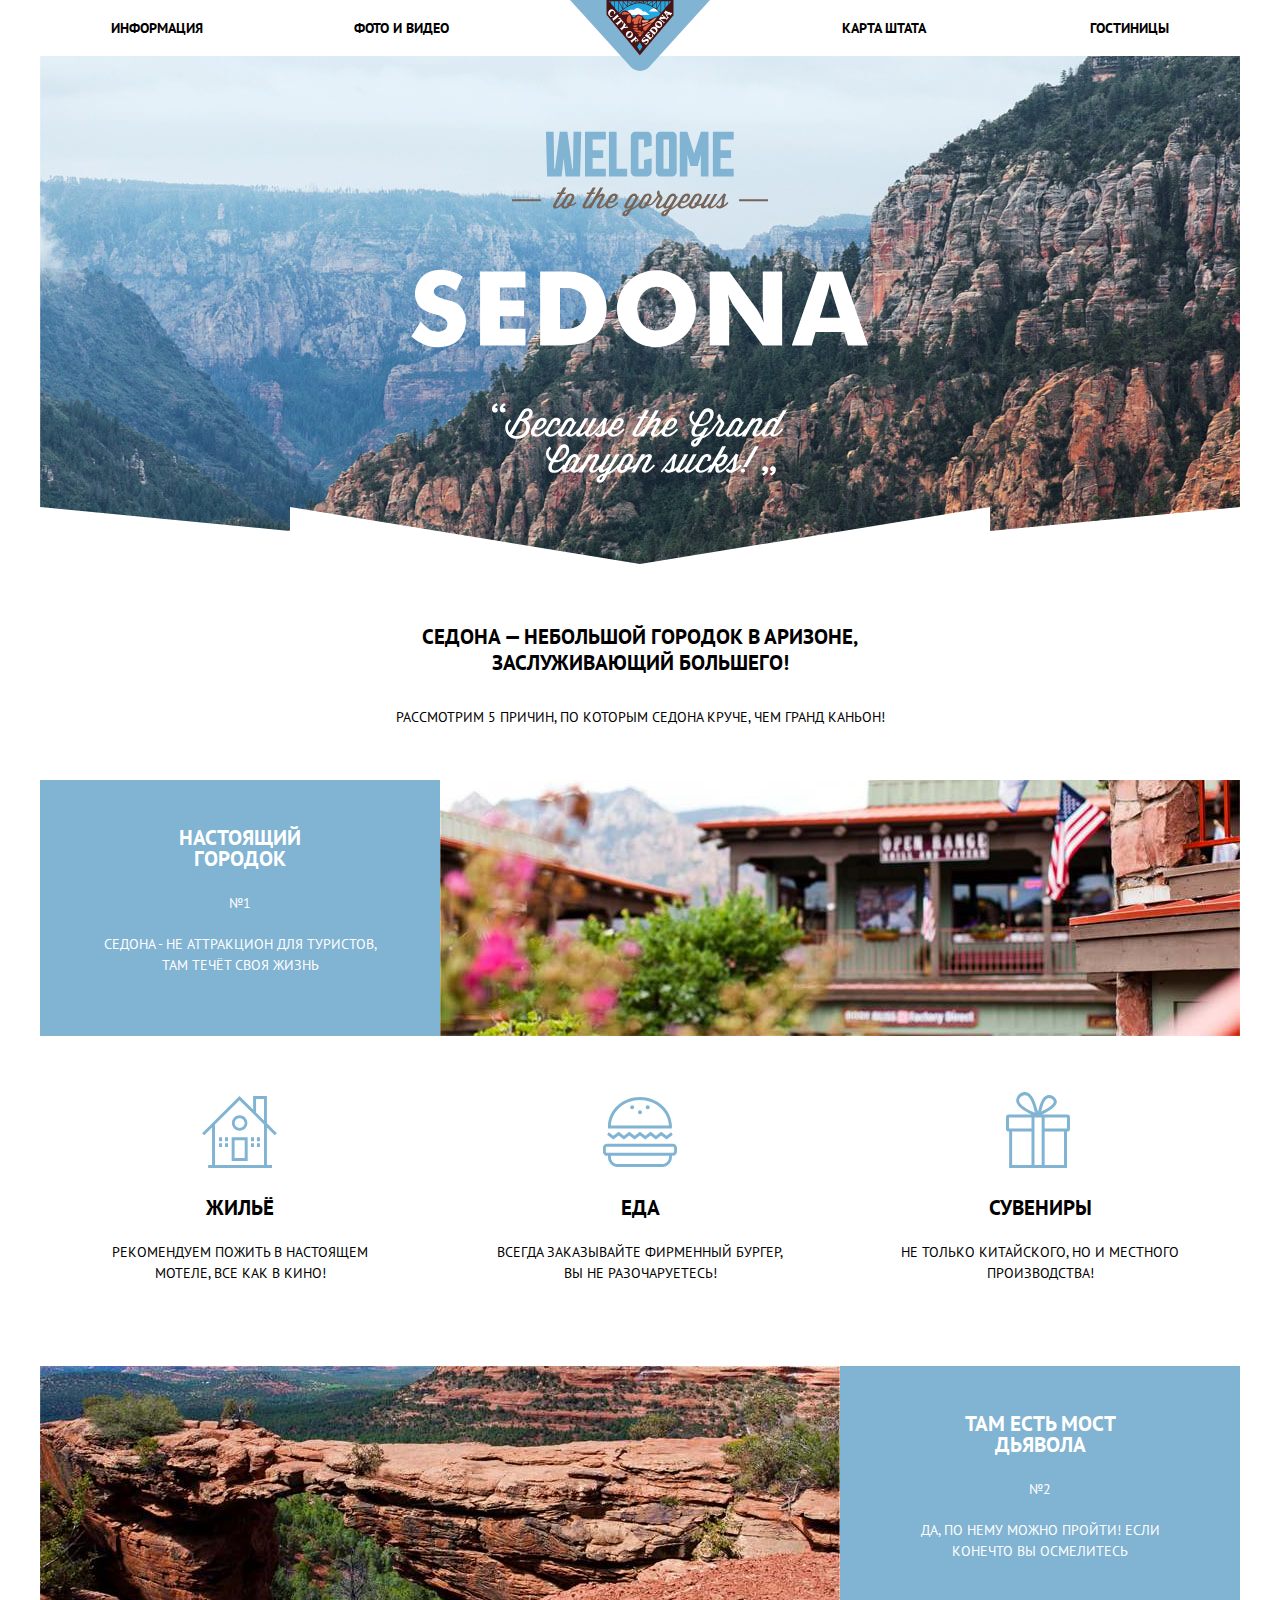
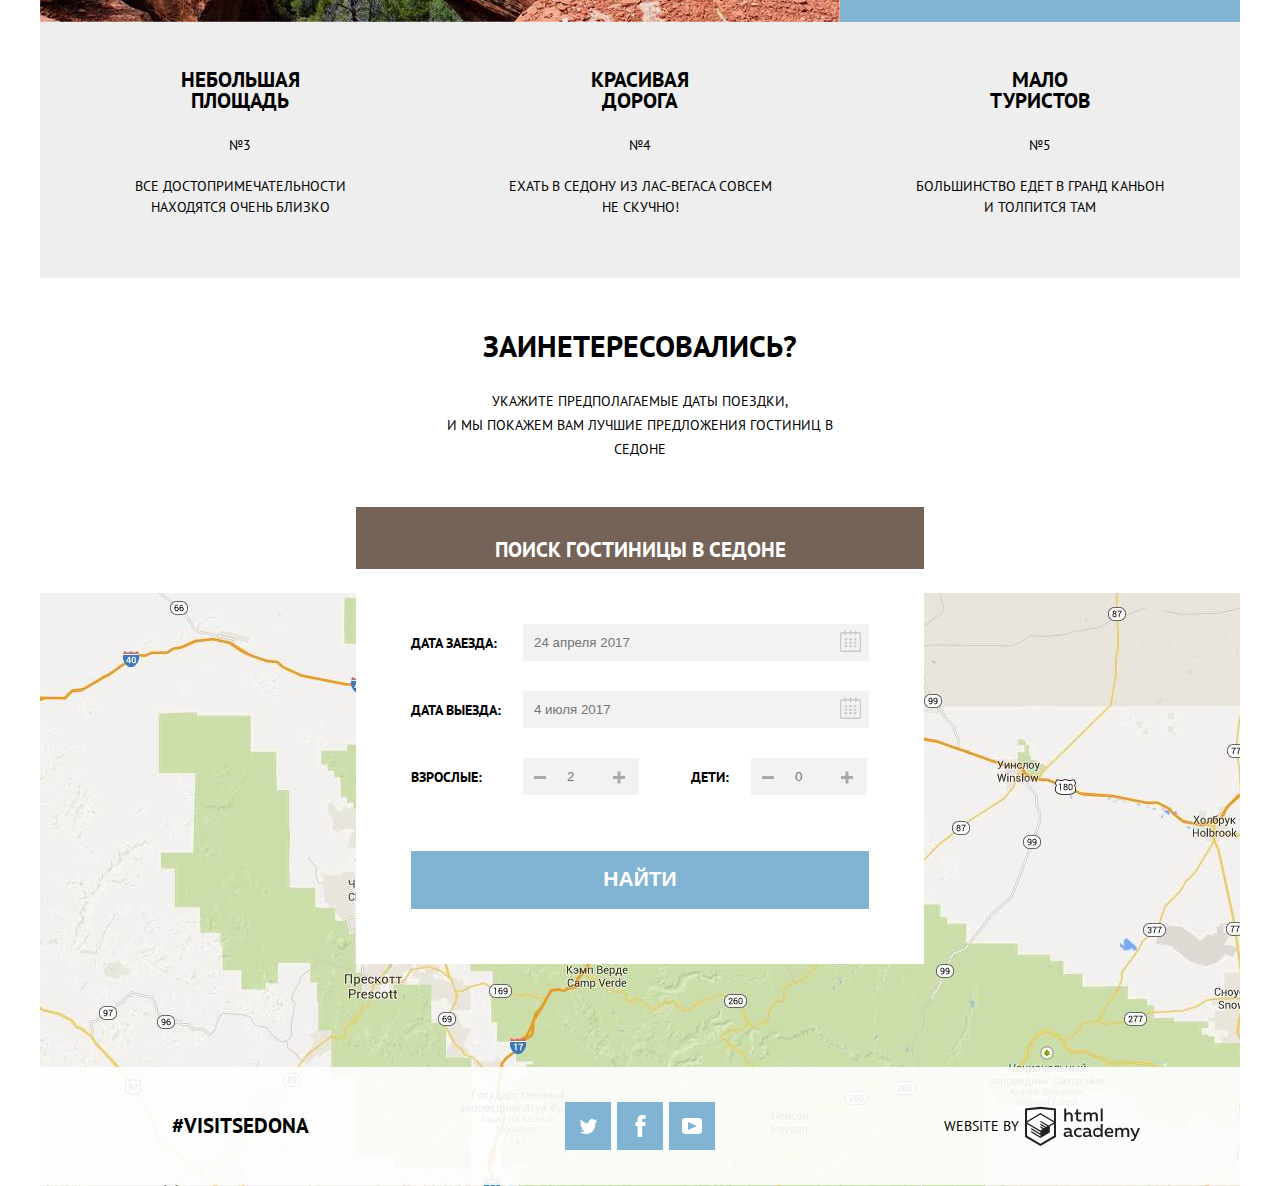
==== index.html @ 8707bc6f "внесены корректировки" ====
<!DOCTYPE html>
<html lang="ru">

<head>
  <meta charset="utf-8">
  <title>HTML Academy: Седона</title>
  <link href="https://fonts.googleapis.com/css?family=PT+Sans:400,700&amp;subset=cyrillic" rel="stylesheet">
  <link href="css/normalize.css" rel="stylesheet">
  <link rel="stylesheet" href="css/style.css">
</head>

<body>
  <!--главная навигация сайта-->
  <header class="main-header">
    <nav class="site-navigation">
      <div class="site-navigation-wrapper">
        <a class="site-navigation-logo" href="index.html" aria-label="Нажмите, для перехода на главную страницу">       
        <img src="img/logo-sedona.svg" width="140" height="72" alt="Логотип городка Седона">     
        </a>
      </div>
      <ul class="site-navigation-list">
        <li class="navigation-left-info"><a href="#" aria-label="Нажмите, что бы узнать подробную информацию о городке">Информация</a></li>
        <li class="navigation-left-photo"><a href="#" aria-label="Нажмите, для перехода в галерею">Фото и видео</a></li>
        <li class="navigation-right-map"><a href="#" aria-label="Нажмите, что бы рассмотреть Седону на карте">Карта штата</a></li>
        <li class="navigation-right-hotels"><a href="hotels.html" aria-label="Нажмите, для поиска гостиницы в Седоне">Гостиницы</a></li>
      </ul>
    </nav>
  </header>
  <!--Основное содержимое сайта-->
  <main>
    <div class="container">
      <section class="main-image">
        <h2 class="visually-hidden">Welcome to the gardeous Sedona</h2>
        <img src="img/intro-welcome.svg" width="458" height="353" alt="Because the Grand Canyon sucks">
      </section>
      <h1>Седона — небольшой городок в Аризоне, заслуживающий большего!</h1>
      <!--раздел "причины"-->
      <section class="causes">
        <h2 class="visually-hidden">Причины</h2>
        <p class="pre-causes">Рассмотрим 5 причин, по которым Седона круче, чем Гранд каньон!</p>
        <ul class="causes-list">
          <li class="causes-item causes-item-picture">
            <div class="item-wrap">
              <h3>Настоящий городок</h3>
              <span>№1</span>
              <p>Седона - не аттракцион для туристов, там течёт своя жизнь</p>
            </div>
            <img src="img/causes-cut-1.jpg" width="800" height="256" alt="Фото городка">
          </li>
          <li>
            <ul class="causes-list quality-list">
              <li class="causes-item quality-item">
                <div class="quality-item-wrap">
                  <h3>Жильё</h3>
                  <p>Рекомендуем пожить в настоящем мотеле, все как в кино!</p>
                </div>
              </li>
              <li class="causes-item quality-item">
                <div class=" quality-item-wrap">
                  <h3>Еда</h3>
                  <p>Всегда заказывайте фирменный бургер,
                    <br> вы не разочаруетесь!</p>
                </div>
              </li>
              <li class="causes-item quality-item">
                <div class=" quality-item-wrap">
                  <h3>Сувениры</h3>
                  <p>Не только китайского, но и местного производства!</p>
                </div>
              </li>
            </ul>
          </li>
          <li class="causes-item causes-item-picture">
            <img src="img/causes-cut-2.jpg" width="800" height="256" alt="Мост дьявола">
            <div class="item-wrap">
              <h3>Там есть мост дьявола</h3>
              <span>№2</span>
              <p>Да, по нему можно пройти! Если конечто вы осмелитесь</p>
            </div>
          </li>
          <li class="causes-item">
            <div class="item-wrap">
              <h3>Небольшая площадь</h3>
              <span>№3</span>
              <p>Все достопримечательности находятся очень близко</p>
            </div>
          </li>
          <li class="causes-item">
            <div class="item-wrap">
              <h3>Красивая дорога</h3>
              <span>№4</span>
              <p>Ехать в Седону из Лас-Вегаса совсем
                <br> не скучно!</p>
            </div>
          </li>
          <li class="causes-item">
            <div class="item-wrap">
              <h3>Мало туристов</h3>
              <span>№5</span>
              <p>Большинство едет в Гранд каньон
                <br> и толпится там</p>
            </div>
          </li>
        </ul>
      </section>
      <!--раздел бронирование-->
      <section class="reservation">
        <div class="reservation-paragraph">
          <h2 class="visually-hidden">Поиск гостиницы</h2>
          <p class="as-header">Заинетересовались?</p>
          <p> Укажите предполагаемые даты поездки,
            <br> и мы покажем вам лучшие предложения гостиниц в Седоне</p>
        </div>
        <!--форма бронирования-->
        <div class="form-call">
          <a>Поиск гостиницы в Седоне</a>
        </div>
        <div class="reservation-column">
          <form class="reservation-form" method="post" action="htpps://echo.htmlacademy.ru">
            <div class="form-list">
              <p class="input-text">
                <label>Дата заезда:</label>
                <input type="text" name="arrival-date" id="arrival-date" class="date" placeholder="24 апреля 2017">
                <button class="btn-calendar btn-calendar-arrival">
                  <svg xmlns="http://www.w3.org/2000/svg" width="21" height="22" viewBox="0 0 21 22">
                    <path d="M19.251 2.025h-2.845V.648c0-.381-.294-.689-.656-.689-.363 0-.656.308-.656.689v1.377h-3.938V.648c0-.381-.294-.689-.655-.689-.363 0-.657.308-.657.689v1.377H5.906V.648c0-.381-.294-.689-.656-.689-.363 0-.657.308-.657.689v1.377H1.75C.784 2.025 0 2.847 0 3.862v16.302C0 21.179.784 22 1.75 22h17.501c.966 0 1.749-.821 1.749-1.836V3.862c0-1.015-.783-1.837-1.749-1.837zm.437 18.139a.448.448 0 0 1-.437.459H1.75a.45.45 0 0 1-.438-.459V3.862a.45.45 0 0 1 .438-.459h2.844v1.378c0 .381.294.689.657.689.362 0 .656-.308.656-.689V3.403h3.938v1.378c0 .381.294.689.657.689.361 0 .655-.308.655-.689V3.403h3.938v1.378c0 .381.293.689.656.689.362 0 .656-.308.656-.689V3.403h2.845c.241 0 .437.206.437.459v16.302z" />
                    <path d="M4.594 8.225h2.625v2.066H4.594zM4.594 11.668h2.625v2.067H4.594zM4.594 15.112h2.625v2.066H4.594zM9.188 15.112h2.625v2.066H9.188zM9.188 11.668h2.625v2.067H9.188zM9.188 8.225h2.625v2.066H9.188zM13.781 15.112h2.625v2.066h-2.625zM13.781 11.668h2.625v2.067h-2.625zM13.781 8.225h2.625v2.066h-2.625z" />
                  </svg>
                </button>
              </p>
              <p class="input-text">
                <label for="departure-date">Дата выезда:</label>
                <input type="text" name="departure-date" id="departure-date" class="date" placeholder="4 июля 2017">
                <button class="btn-calendar btn-calendar-departure">
                  <svg xmlns="http://www.w3.org/2000/svg" width="21" height="22" viewBox="0 0 21 22">
                    <path d="M19.251 2.025h-2.845V.648c0-.381-.294-.689-.656-.689-.363 0-.656.308-.656.689v1.377h-3.938V.648c0-.381-.294-.689-.655-.689-.363 0-.657.308-.657.689v1.377H5.906V.648c0-.381-.294-.689-.656-.689-.363 0-.657.308-.657.689v1.377H1.75C.784 2.025 0 2.847 0 3.862v16.302C0 21.179.784 22 1.75 22h17.501c.966 0 1.749-.821 1.749-1.836V3.862c0-1.015-.783-1.837-1.749-1.837zm.437 18.139a.448.448 0 0 1-.437.459H1.75a.45.45 0 0 1-.438-.459V3.862a.45.45 0 0 1 .438-.459h2.844v1.378c0 .381.294.689.657.689.362 0 .656-.308.656-.689V3.403h3.938v1.378c0 .381.294.689.657.689.361 0 .655-.308.655-.689V3.403h3.938v1.378c0 .381.293.689.656.689.362 0 .656-.308.656-.689V3.403h2.845c.241 0 .437.206.437.459v16.302z" />
                    <path d="M4.594 8.225h2.625v2.066H4.594zM4.594 11.668h2.625v2.067H4.594zM4.594 15.112h2.625v2.066H4.594zM9.188 15.112h2.625v2.066H9.188zM9.188 11.668h2.625v2.067H9.188zM9.188 8.225h2.625v2.066H9.188zM13.781 15.112h2.625v2.066h-2.625zM13.781 11.668h2.625v2.067h-2.625zM13.781 8.225h2.625v2.066h-2.625z" />
                  </svg>
                </button>
              </p>
              <div class="input-number-column">
                <p class="input-number">
                  <label for="adults">Взрослые:</label>
                  <button class="btn btn-minus"></button>
                  <input type="text" name="adults" id="adults" placeholder="2">
                  <button class="btn btn-plus"></button>
                </p>
                <p class="input-number number-children">
                  <label for="children">Дети:</label>
                  <button class="btn btn-minus"></button>
                  <input type="text" name="children" id="children" placeholder="0">
                  <button class="btn btn-plus"></button>
                </p>
              </div>
            </div>
            <button type="submit" class="reservation-button" aria-label="Нажмите, и мы подберем Вам место для ночлега">
              Найти
            </button>
          </form>
        </div>
      </section>
      <!--карта-->
      <section class="img-map">
        <!--<img src="img/map-1200.png" width="1200" height="593" alt="мы находимся по обе стороны границы между округами Коконино и Явапай в северной области Долины Верде штата Аризона">-->
      </section>
    </div>
  </main>
  <!--футер-->
  <footer class="main-footer-index">
    <div class="footer-container">
      <p class="hashtag">#VISITSEDONA</p>
      <div class="footer-social">
        <ul class="social-list">
          <li>
            <a class="social-btn tw" href="#" aria-label="Наш Твиттер">
              <span class="visually-hidden">Твиттер</span>
              <svg xmlns="http://www.w3.org/2000/svg" xmlns:xlink="http://www.w3.org/1999/xlink" width="17" height="15" viewBox="0 0 17 15">
                <path fill="#FFF" d="M10.95.144c1.685-.496 2.984.27 3.577 1.179.673-.231 1.331-.481 2.011-.708a2.345 2.345 0 0 1-.857 1.768c.685.17 1.304-.491 1.304-.491-.169 1-1.006 1.788-1.563 2.024-.231 6.75-3.175 11.217-10.077 11.082h-.446c-.41 0-4.164-.46-4.898-1.887 2.271.196 3.893-.422 4.693-1.177-.96-.3-2.679-.477-2.979-2.95.349.106.564.228 1.19.119C1.705 8.247.374 7.53.448 5.33c.285.328 1.067.536 1.34.472C1.085 5.561-.182 2.442.894.85c1.818 1.854 3.735 3.606 7.152 3.773C8.254 2.33 9.183.793 10.95.144z"/></svg>
            </a>
          </li>
          <li>
            <a class="social-btn facebook" href="#" aria-label="Наш Фейсбук">
              <span class="visually-hidden">Фейсбук</span>              
              <svg xmlns="http://www.w3.org/2000/svg" width="19" height="22" viewBox="0 0 10.15 21.74">
                <path d="M3.34 1.12A4.77 4.77 0 0 1 6.53 0h3.61v3.81H7.81a1.07 1.07 0 0 0-1.09.83v2.55h3.42c-.08 1.23-.24 2.45-.41 3.67h-3v10.87H2.21V10.86H0V7.21h2.19V3.66a3.83 3.83 0 0 1 1.15-2.54z" fill="#fff">          
                </path>                        
              </svg>            
            </a>
          </li>
          <li><a class="social-btn youtube" href="#" aria-label="Наш Ютуб">
            <span class="visually-hidden">Ютуб</span>
            <svg xmlns="http://www.w3.org/2000/svg" xmlns:xlink="http://www.w3.org/1999/xlink" width="20" height="16" viewBox="0 0 20 16">
              <path fill="#FFF" d="M17 0H3C1.35 0 0 1.35 0 3v10c0 1.65 1.35 3 3 3h14c1.65 0 3-1.35 3-3V3c0-1.65-1.35-3-3-3zM6.027 11.998V4.002L15.014 8l-8.987 3.998z"/></svg>
          </a>
          </li>
        </ul>
      </div>
      <div class="footer-copyright"> Website by
        <a class="footer-copyright-icon" href="https://htmlacademy.ru/intensive/htmlcss" aria-label="Нажмите, для перехода на страницу Html Academy">
          <span class="visually-hidden">Wisite by</span>
          <svg id="Layer_1" data-name="Layer 1" xmlns="http://www.w3.org/2000/svg" width="115" height="41" viewBox="0 0 108.08 36.85">
            <title>logo-htmlacademy-small1</title>
            <path d="M44.61,26.88a2,2,0,0,0,.55-0.1v1.33a3.25,3.25,0,0,1-1.18.21,1.67,1.67,0,0,1-1.67-1,4.84,4.84,0,0,1-3.14,1.08c-1.51,0-2.91-.83-2.91-2.55,0-2.13,2-2.79,3.71-2.79a11.08,11.08,0,0,1,2.17.25v-0.3c0-1-.76-1.77-2.19-1.77a7.42,7.42,0,0,0-3,.64v-1.7a10.21,10.21,0,0,1,3.19-.55c2.36,0,3.81,1.12,3.81,3.65v3a0.54,0.54,0,0,0,.49.59h0.17Zm-6.44-1.13A1.35,1.35,0,0,0,39.63,27h0.11a3.39,3.39,0,0,0,2.41-1V24.58a9.72,9.72,0,0,0-1.81-.21c-1,0-2.16.33-2.16,1.38h0Zm12.36-6.11a5,5,0,0,1,2.57.64V22a4.08,4.08,0,0,0-2.3-.7,2.75,2.75,0,1,0,0,5.49,5,5,0,0,0,2.43-.64v1.71a6.27,6.27,0,0,1-2.76.57A4.21,4.21,0,0,1,46,24.51q0-.21,0-0.41a4.32,4.32,0,0,1,4.18-4.46h0.38Zm12.17,7.24a2,2,0,0,0,.55-0.1v1.33a3.25,3.25,0,0,1-1.18.21,1.67,1.67,0,0,1-1.67-1,4.84,4.84,0,0,1-3.14,1.08c-1.51,0-2.91-.83-2.91-2.55,0-2.13,2-2.79,3.71-2.79a11.08,11.08,0,0,1,2.17.25v-0.3c0-1-.76-1.77-2.19-1.77a7.42,7.42,0,0,0-3,.64v-1.7a10.21,10.21,0,0,1,3.19-.55c2.36,0,3.81,1.12,3.81,3.65v3a0.54,0.54,0,0,0,.49.59h0.17Zm-6.44-1.13A1.35,1.35,0,0,0,57.73,27h0.11a3.39,3.39,0,0,0,2.41-1V24.58a9.72,9.72,0,0,0-1.81-.21c-1.06,0-2.16.33-2.16,1.38h0ZM73,16V28.2H71.35V26.88a3.88,3.88,0,0,1-3.19,1.54,4.4,4.4,0,0,1,0-8.78,3.81,3.81,0,0,1,3,1.3V16H73Zm-4.53,5.22a2.76,2.76,0,1,0,0,5.52A2.86,2.86,0,0,0,71.15,25V23A2.91,2.91,0,0,0,68.49,21.27ZM79,19.64c3.31,0,4.46,2.68,3.92,5.09H76.7c0.21,1.5,1.67,2.11,3.19,2.11a6.11,6.11,0,0,0,2.64-.59v1.6a7.14,7.14,0,0,1-3,.57C77,28.42,74.78,27,74.78,24a4.18,4.18,0,0,1,4-4.39H79Zm0.09,1.54a2.28,2.28,0,0,0-2.44,2.1v0.06H81.3A2,2,0,0,0,79.13,21.18Zm5.73,7V19.87h1.65v1a3.81,3.81,0,0,1,2.78-1.27A2.86,2.86,0,0,1,91.89,21a4.12,4.12,0,0,1,2.91-1.33A3.06,3.06,0,0,1,98,23V28.2h-1.9V23.05a1.59,1.59,0,0,0-1.42-1.75H94.42a2.8,2.8,0,0,0-2.07,1.12V28.2h-1.9V23.05A1.59,1.59,0,0,0,89,21.31H88.8a3,3,0,0,0-2.21,1.29v5.63H84.86Zm21.31-8.33h1.9l-3.91,9.46c-0.9,2.17-2.09,2.86-3.35,2.86a4.76,4.76,0,0,1-1.1-.14V30.46a2.86,2.86,0,0,0,.85.12c0.9,0,1.58-.64,2.07-1.9l0.17-.42-4-8.4h2l2.86,6.29ZM38.73,1.46V6.22a3.81,3.81,0,0,1,2.7-1.14,3.25,3.25,0,0,1,3.44,3.4v5.15H43V8.72a1.81,1.81,0,0,0-1.61-2h-0.3a2.93,2.93,0,0,0-2.32,1.39v5.52h-1.9V1.46h1.9ZM49.94,2.31v3h3V6.91h-3v3.81c0,1.1.5,1.46,1.58,1.46a4.49,4.49,0,0,0,1.69-.33v1.6A6.8,6.8,0,0,1,51,13.8a2.55,2.55,0,0,1-2.86-2.74V6.89H46.58V5.26h1.5V2.74Zm5.4,11.31V5.28H57v1A3.81,3.81,0,0,1,59.77,5a2.86,2.86,0,0,1,2.6,1.33A4.12,4.12,0,0,1,65.28,5,3.06,3.06,0,0,1,68.44,8.4v5.21h-1.9V8.46a1.59,1.59,0,0,0-1.42-1.75H64.89a2.8,2.8,0,0,0-2.07,1.12v5.78h-1.9V8.46A1.59,1.59,0,0,0,59.5,6.71H59.27A3,3,0,0,0,57.06,8v5.63H55.34ZM71.17,1.45H73V13.6H71.17V1.45ZM14.71,0H14.55L0,1.54V28.21l14.55,8.66,14.55-8.66V1.54Zm12.5,27.1L14.55,34.64,1.9,27.12V16.18l12.59,7.5V25L5.86,19.9v1.31l8.68,5.21v1.39L5.87,22.65V24l8.68,5.21,8.75-5.24V18.31L27.2,16V27.12Zm0-12.53-3.48,2-1.6,1L14.51,13v1.31L21,18.23H21l-0.14.09-1,.54-5.37-3.2V17l4.24,2.52-1,.67-3.2-1.9v1.31l2.1,1.24L14.5,22.1,2,14.65,14.51,7.11Zm0-1.32L14.49,5.76,1.91,13.25v-10L14.56,1.92,27.21,3.25v10h0Z" transform="translate(0 -0.02)" fill="#231f20"/>
          </svg>
        </a>
      </div>
    </div>
  </footer>
</body>

</html>
---- css/style.css ----
body {
  margin: 0;
  padding: 0;

  font-family: "PT Sans", Arial, sans-serif;
  font-size: 14px;
  line-height: 26px;
  font-weight: 700;
  color: #000000;
  text-transform: uppercase;

  background-color: #ffffff;
}

a {
  text-decoration: none;
}

img {
  max-width: 100%;
  height: auto;
}

.site-navigation-list,
.causes-list,
.social-list,
.breadcrumbs,
.hotels-list {
  list-style: none;
}

.visually-hidden:not(:focus):not(:active),
input[type="checkbox"].visually-hidden,
input[type="radio"].visually-hidden {
  position: absolute;

  width: 1px;
  height: 1px;
  margin: -1px;
  border: 0;
  padding: 0;

  white-space: nowrap;

  clip-path: inset(100%);
  clip: rect(0 0 0 0);
  overflow: hidden;
}

.site-navigation-list a {
  color: #000000;
}

.site-navigation-list a:hover {
  color: #81b3d2;
}

.site-navigation-list a:active {
  color: #b2b2b2;
}

.container h1 {
  font-size: 21px;
  text-align: center;
}

.main-image {
  width: 1200px;
  min-height: 353px;

  position: relative;

  background-color: #6d676b;
  background-image: url("../img/bg-photo-index-1200-crop.jpg");
  background-position: top center;
  background-repeat: no-repeat;
}

.main-image::after {
  content: "";

  position: absolute;
  top: 451px;
  left: 0;
  width: 1200px;
  height: 59px;

  background-image: url("../img/intro-mask.svg");
  background-repeat: no-repeat;
  background-position: 0 0;
}

.causes {
  font-weight: 400;
  text-align: center;
}

.causes-item {
  line-height: 21px;

  background-color: #eeeeee;
}

.causes-item h3 {
  font-size: 21px;
  font-weight: 700;
}

.causes-item-picture {
  color: #ffffff;

  background-color: #81b3d2;
}

.quality-item {
  background-color: #ffffff;
}

.reservation {
  line-height: 24px;
  font-weight: 400;
  text-align: center;
}

.as-header {
  font-size: 30px;
  line-height: 36px;
  font-weight: 700;
}

.reservation-form {
  font-size: 14px;
  line-height: 26px;
  font-weight: 700;
}

.form-call {
  font-size: 21px;
  font-weight: 700;
  color: #ffffff;

  background-color: #766357;
}

.form-call:hover {
  background-color: #604e43;
}

.form-call:active {
  color: #75665e;
  background-color: #503e33;
}

.reservation-form input[type="text"],
.reservation-form input[type="number"] {
  background-color: #f2f2f2;
  border: none;
}

.reservation-form input[type="text"]:hover {
  background-color: #ebebeb;
}

.reservation-form input[type="text"]:focus {
  background-color: #ffffff;
  border: 1px #e5e5e5;
}

.reservation-button {
  font-size: 21px;
  line-height: 26px;
  font-weight: 700;
  color: #ffffff;
  text-align: center;
  vertical-align: middle;
  text-transform: uppercase;

  border: none;
  background-color: #81b3d2;
}

.reservation-button:hover {
  background-color: #669ec0;
}

.reservation-button:active {
  color: #88b6d1;
  background-color: #5496bd;
}

.main-footer-hotels {
  font-weight: 400;
  color: #000000;
  text-align: center;

  background-color: rgba(254, 254, 254, 0.9);
}

.main-footer-index {
  font-weight: 400;
  color: #000000;
  text-align: center;

  background-color: rgba(254, 254, 254, 0.9);
}

.hashtag {
  font-size: 21px;
  line-height: 26px;
  font-weight: 700;
}

.footer-social a {
  color: #ffffff;
  background-color: #81b3d2;
}

.footer-social a:hover {
  color: #ffffff;
  background-color: #669ec0;
}

.footer-social a:active {
  color: #82b2cf;
  background-color: #5496bd;
}

























/*---------------здесь начинаетя стилизация страницы hotels----------------------*/

.navigation-selected a {
  color: #766357;
}

.search-filters {
  background-image: url("../img/bg-photo-hotels-1200.jpg");
  background-color: #6d676b;
}

.filters fieldset {
  border: none;
}

.filters legend {
  font-size: 16px;
  line-height: 21px;
  color: #ffffff;

  margin: 0;
  padding: 0;
  margin-bottom: 24px;
}

.filters ul {
  line-height: 21px;
  font-weight: 400;
  color: #ffffff;
  list-style: none;

  padding: 0;
  margin: 0;
}

.filters-button {
  line-height: 21px;
  font-weight: 400;
  color: #ffffff;

  border: 1px solid #ffffff;
  border-radius: 2px;
  background-color: rgba(255, 255, 255, 0);
}

.filters-button:hover {
  color: #000000;

  background-color: rgba(255, 255, 255, 1);
}

.sorting {
  font-size: 21px;
}

.sorting h2 {
  font-size: 12px;
  line-height: 18px;
  font-weight: 400;
}

.breadcrumbs {
  font-size: 12px;
  line-height: 18px;
  font-weight: 400;
}

.breadcrumbs-selected {
  color: #81b3d2;

  border: none;
}

.breadcrumbs a {
  color: #e0e0e0;
  border-bottom: 1px dotted #81b3d2;
}

.breadcrumbs a:hover {
  color: #81b3d2;
}

.breadcrumbs a:active {
  color: #000000;
  border: none;
}

.hotels-list {
  font-size: 14px;
  line-height: 21px;
  font-weight: 400;
  color: #333333;
  border-top: 1px #e5e5e5 solid;
}

.hotels-list a {
  font-size: 21px;
  line-height: 26px;
  color: #000000;
}

.hotel-header a:hover {
  color: #81b3d2;
}

.hotel-header a:active {
  color: #cacaca;
}

.hotel-item {
  border-bottom: 1px solid #e5e5e5;
}


.hotels-rating {
  color: #666666;
  text-align: center;

  background-color: #f2f2f2;
}

.hotel-btn a {
  font-size: 14px;
  line-height: 21px;
  color: #ffffff;
}

.btn-info {
  background-color: #81b3d2;
}

.btn-info:hover {
  background-color: #669ec0;
}

.btn-info:active {
  color: #82b2cf;
  background-color: #5496bd;
}

.btn-reserv {
  background-color: #766357;
}

.btn-reserv:hover {
  background-color: #604e43;
}

.btn-reserv:active {
  color: #75665e;
  background-color: #503e33;
}

.btn-info,
.btn-reserv {
  box-sizing: border-box;
  display: inline-block;
  padding: 110px;
}































































/*--------------------------сеточные стили--------------------------------РР--*/

html,
body {
  min-width: 1200px;

  box-sizing: border-box;
}

.main-header {
  position: relative;
  width: 1200px;
  margin: 0 auto;
  margin-bottom: 0;
}

.site-navigation {
  display: flex;
  box-sizing: border-box;
}

.site-navigation-logo {
  position: absolute;
  z-index: 1;
  margin: 0;
  padding: 0;
  top: 0px;
  left: 530px;
  width: 140px;
  height: 72px;
}

.site-navigation-list {
  box-sizing: border-box;
  display: flex;
  margin: 0;
  padding: 0;
  width: 100%;
  margin: 0 auto;
  padding: 15px 71px;
}

.site-navigation-list li {
  width: 23%;
}

.site-navigation-list .navigation-left-info {
  margin: 0;
}

.site-navigation-list .navigation-left-photo {
  margin-right: auto;
}

.site-navigation-list .navigation-right-map {
  margin-left: auto;
  text-align: right;
}

.site-navigation-list .navigation-right-hotels {
  text-align: right;
  margin: 0;
}







/*.site-navigation-list .navigation-left {

  margin-right: auto;
  text-align: left;
}

.site-navigation-list .navigation-right {

  margin-left: auto;
  text-align: right;
}
*/

.container {
  width: 1200px;
  margin: 0 auto;
}

.main-image {
  display: flex;
  justify-content: center;
  padding-top: 75px;
  padding-bottom: 80px;
  margin-bottom: 60px;
}

.container h1 {
  width: 440px;
  margin: auto;
  margin-bottom: 28px;
}

.causes {
  display: flex;
  flex-direction: column;

  flex-wrap: wrap;
}

.pre-causes {
  padding: 0px;
  margin: 0px;
  margin-bottom: 50px;
}

.causes-list {
  box-sizing: border-box;
  display: flex;
  flex-wrap: wrap;
  padding: 0;
  margin: 0;
  margin-bottom: 50px;
}

.causes-item {
  display: flex;
  flex-direction: column;
  align-items: center;

  width: 400px;
}

.causes-item-picture {
  display: flex;
  flex-direction: row;
  width: 1200px;
}

.item-wrap {
  display: flex;
  flex-direction: column;
  align-items: center;
  width: 400px;
  padding-top: 47px;
  padding-bottom: 60px;
}





.causes-item h3 {
  width: 151px;
  margin: 0;
  padding: 0;
  margin-bottom: 24px;
}

.causes-item p {
  width: 286px;
  margin: 0;
  padding: 0;
}

.causes-item-picture img {
  width: 800px;
}

.causes-item-picture p {
  width: 300px;
  margin: 0;
  padding: 0;
}

.causes-item span {
  margin: 0;
  padding: 0;
  margin-bottom: 20px;
}

.quality-item-wrap {
  box-sizing: border-box;
  display: flex;
  flex-direction: column;
  align-items: center;
  width: 400px;
  padding-top: 161px;
  padding-bottom: 82px;
}

.quality-list {
  margin: 0px;
  padding: 0px;

  display: flex;
}

.quality-item {
  position: relative;
  margin: 0px;
  padding: 0px;
  display: flex;
  flex-direction: column;
  align-items: center;
}

.quality-item:first-child::after {
  content: "";

  position: absolute;
  top: 60px;
  left: 162px;
  width: 75px;
  height: 72px;

  background-image: url("../img/icon-1.svg");
  background-repeat: no-repeat;
  background-position: 0 0;
}

.quality-item:nth-child(2)::after {
  content: "";

  position: absolute;
  top: 61px;
  left: 163px;
  width: 74px;
  height: 70px;

  background-image: url("../img/icon-3.svg");
  background-repeat: no-repeat;
  background-position: 0 0;
}

.quality-item:last-child::after {
  content: "";

  position: absolute;
  top: 56px;
  left: 172x;
  right: 170px;
  width: 64px;
  height: 76px;

  background-image: url("../img/icon-2.svg");
  background-repeat: no-repeat;
  background-position: 0 0;
}

.reservation {

  display: flex;
  flex-direction: column;
  align-items: center;
  position: relative;
}

.reservation-paragraph {
  width: 435px;
  margin-bottom: 46px;
}

.reservation-paragraph p {
  margin: 0px;
  padding: 0px;
}

.reservation-paragraph .as-header {
  margin-bottom: 25px;
}

.form-call {

  width: 568px;
  padding: 31px 0px;
  margin: 0;
}

.reservation-column {
  box-sizing: border-box;
  position: absolute;
  top: 241px;
  left: 0px;
  right: 0px;
  width: 568px;
  height: 395px;
  padding: 55px;

  margin: 0px auto;
  background-color: #ffffff;
}

.reservation-form {
  display: flex;
  flex-direction: column;
  flex-wrap: wrap;

  box-sizing: border-box;

  width: 458px;
}

.input-number-column {
  display: flex;
  width: 100%;
}

.form-list {
  display: flex;
  flex-wrap: wrap;


  padding: 0px;
  margin: 0px;

  list-style: none;
}

.input-text {
  display: flex;
  align-items: center;
  box-sizing: border-box;
  width: 100%;
  margin: 0;
  margin-bottom: 30px;
}

.input-text input {
  position: relative;
  box-sizing: border-box;
  width: 309px;
  margin: 0;
  height: 37px;
  padding: 11px;
}
.btn-calendar {
  background: #f2f2f2;
  border: none;
  border-radius: 0;
   width: 37px;
  height: 37px;
}
.input-text .btn-calendar-arrival: {
  position: absolute;
  left: 475px;
  top: 55px;
}
.input-text .btn-calendar-departure: {
  position: absolute;
  left: 475px;
  top: 122px;
}

.btn-calendar path {
  fill: #cacaca;
}

.btn-calendar path:hover {
  fill: #000000;
}

.btn-calendar path:active {
  fill: #81b3d2;
}

.input-number {
  display: flex;
  align-items: center;
  width: 228px;
  margin: 0px;
  margin-bottom: 56px;
}

.input-number-column {
  width: 100%;
}

.input-number input {
  box-sizing: border-box;
  margin: 0;
  padding: 7px;
  width: 42px;
  height: 37px;
}

.input-text label,
.input-number label {

  display: inline-block;
  min-width: 112px;
  vertical-align: middle;

  text-align: left;
}

.number-children {
  justify-content: flex-end;
}

.number-children label {
  min-width: 60px;
}

.reservation-button {
  padding-top: 15px;
  padding-bottom: 17px;
}

.input-number button {
  min-width: 37px;
  height: 37px;
  background: #f2f2f2;
  border: none;
  border-radius: 0;
}

.btn {
  position: relative;
}

.btn:before {
  position: absolute;
  content: '';
  width: 12px;
  height: 3px;
  top: 18px;
  left: 11px;
  background: #a9a9a9;
}

.btn:after {
  position: absolute;
  content: '';
  width: 12px;
  height: 3px;
  top: 18px;
  left: 11px;
  background: #a9a9a9;
  transform: rotate(-90deg)
}

.btn-minus:after {
  content: none;
}

.btn:hover:after,
.btn:hover:before {
  background-color: #000000;
}

.btn:active:after,
.btn:active:before {
  background-color: #81b3d2;
}

.img-map {
  width: 1200px;
  margin-bottom: 0px;
  height: 593px;
  background: url("../img/map.jpg");
}

.main-footer-index {
  margin: 0 auto;
  width: 1200px;
  margin-top: -119px;
}

.main-footer-hotels {
  margin: 0 auto;
  width: 1200px;
}


.footer-container {
  box-sizing: border-box;
  display: flex;
  justify-content: center;
  justify-content: space-between;
  align-items: center;

  padding-top: 35px;
  padding-left: 130px;
  padding-right: 100px;
  padding-bottom: 35px;
}

.hashtag {
  width: 140px;
  margin: 0px;
  margin-right: 255px;
}

.footer-social {
  width: 150px;
  text-align: center;
}

.social-list {
  display: flex;
  flex-wrap: wrap;
  justify-content: space-between;
  width: 150px;
  margin: 0 auto;
  padding: 0px;
  list-style: none;
}

.social-btn {
  display: flex;
  align-items: center;
  justify-content: center;
  width: 46px;
  height: 48px;
}

.social-btn {
  background-color: #81b3d2;
}

.social-btn:hover {
  background-color: #669ec0;
}

.social-btn:active {
  background-color: #5496bd;
}

.social-btn path,
.social-btn:hover path {
  fill: #ffffff;
}

.social-btn:active path {
  fill: #82b2cf;
}


.footer-copyright {
  display: flex;
  justify-content: space-between;
  align-items: center;

  width: 196px;

  margin: 0px;
  padding: 0px;
  margin-left: auto;
}

.footer-copyright-icon {
  width: 115px;
  height: 41px;
}

.footer-copyright-icon:hover path {
  fill: #98c1da;
}

.footer-copyright-icon:active path {
  fill: #bdbbbc;
}

.search-filters {
  margin-bottom: 22px;
}

.filters {
  box-sizing: border-box;
  display: flex;

  width: 1200px;
  margin: 0;
  padding: 0;
  padding-top: 27px;
  padding-bottom: 7px;
  padding-right: 73px;
  padding-left: 73px;
}


.filters fieldset {
  margin: 0px;
  padding: 0px;
}

.filter-option {
  position: relative;
  margin-bottom: 25px;
  padding-left: 40px;
}

.filter-option label {
  position: relative;

  display: block;
  cursor: pointer;
  user-select: none;
}

.filter-input-checkbox+label::before {
  content: "";
  position: absolute;
  left: -41px;
  top: 0;


  width: 23px;
  height: 23px;

  background-image: url(../img/checkbox-off.svg);
  background-repeat: no-repeat;
  background-position: 0 0;
}

.filter-input-checkbox:checked+label::before {
  content: "";
  position: absolute;
  left: -41px;
  top: 0;


  width: 27px;
  height: 23px;

  background-image: url(../img/checkbox-on.svg);
  background-repeat: no-repeat;
  background-position: 0 0;
}

.filter-infr {
  width: 140px;
  margin-right: 115px;
}

.type-lodging {
  width: 140px;
}

.filter-range {
  width: 316px;
  margin-left: auto;
  color: #ffffff;
}

.filter-range-title {
  margin-bottom: 10px;

  font-weight: 700;
  font-size: 16px;
  line-height: 21px;
}

.price-controls {
  position: relative;
  height: 32px;
  margin-bottom: 20px;
  font-size: 0;

  border: 2px solid #ffffff;
  border-radius: 2px
}

.price-controls label {
  display: inline-block;

  font-size: 14px;
  line-height: 30px;
  vertical-align: top;

  cursor: pointer;
}

.price-controls::after {
  content: "";
  position: absolute;
  top: 50%;
  left: 50%;
  width: 2px;
  height: 22px;

  background: #ffffff;
  transform: translate(-50%, -50%);
}

.price-controls .min-price,
.price-controls .max-price {
  width: 88px;
  padding-left: 63px;
}

.price-controls input {
  width: 50px;
  margin: 0;

  color: inherit;
  font: inherit;

  background: none;
  border: none;
}

.range-controls {
  position: relative;

  margin-bottom: 32px;
}

.range-controls .scale {
  height: 2px;

  background: rgba(255, 255, 255, 0.3);
}

.range-controls .bar {
  width: 80%;
  height: 2px;

  background: #ffffff;
}

.range-toggle {
  position: absolute;
  top: -9px;
  width: 4px;
  height: 4px;

  background: #ababab;
  border: 8px solid #ffffff;
  border-radius: 50%;
  box-shadow: 0 2px 1px 0 rgba(0, 1, 1, 0.2);
  cursor: pointer;
}

.range-toggle-min {
  left: 0;
}

.range-toggle-max {
  left: 80%;
}

.range-toggle:hover {
  background: #1c4f80;
}

.btn-transparent {
  display: block;
  margin: 0 auto;
  padding: 6px 35px;

  font-size: 14px;
  line-height: 20px;
  color: #ffffff;
  text-transform: uppercase;

  background: transparent;
  border: 2px solid #ffffff;
  border-radius: 2px;
  cursor: pointer;
}

.sorting {
  box-sizing: border-box;
  display: flex;
  justify-content: flex-start;
  align-items: center;
  flex-wrap: wrap;
  position: relative;
  width: 1200px;
  margin: 0 auto;
  padding: 0 73px;
  margin-bottom: 22px;
}

.sorting-paragraph,
.sorting-header {
  margin: 0px;
  padding: 0px;
}

.sorting-paragraph {
  margin-right: 47px;
}

.sorting h2 {
  margin-right: 40px;
}

.breadcrumbs {
  display: flex;

  margin: 0px;
  padding: 0px;
}

.breadcrumbs li {
  margin-right: 33px;
}

.icon-dir {
  display: flex;
  list-style: none;
}

.icon-up-dir {
  width: 11px;
  height: 10px;

  position: absolute;
  top: 8px;
  left: 1093px;
}

.icon-up-dir path:hover {
  fill: #231f20;
}

.icon-up-dir path:active {
  fill: #81b3d2;
}

.icon-down-dir {
  width: 11px;
  height: 10px;
  position: absolute;
  top: 7px;
  left: 1116px;
}

.icon-down-dir path:hover {
  fill: #231f20;
}

.icon-down-dir path:active {
  fill: #81b3d2;
}

.hotels {
  width: 1200px;
  margin: 0 auto;
}

.hotels-list {
  display: flex;
  flex-direction: column;

  margin: 0 auto;
  padding: 0px;
}

.hotel-item {
  display: flex;
  position: relative;
  box-sizing: border-box;
  width: 1200px;
  padding: 0 73px;
  padding-top: 25px;
  padding-bottom: 30px;
}

.hotel-about {
  box-sizing: border-box;
  display: flex;
  flex-direction: column;
  margin-bottom: auto;
}

.hotel-header,
.hotels-rating,
.hotel-cost,
.hotel-btn,
.hotel-img {
  margin: 0px;
  padding: 0px;
}

.hotel-img {
  width: 134px;
  height: 90px;
  margin-right: 30px;
  padding-top: 5px;
}

.hotel-header {
  margin-bottom: 8px;
}

.hotel-cost {
  display: flex;
  margin-bottom: 13px;
}

.hotel-cost span {
  width: 95px;
  margin-right: 20px;
}

.hotel-btn a {
  padding: 3px 16px;
  margin-right: 5px;
}

.hotels-rating {
  padding: 0px;
  margin-top: auto;
  margin-left: auto;
  padding: 3px 13px;
}

.star li {
  margin-left: 6px;
}

.star {
  display: flex;
  flex-direction: row-reverse;
  width: 18px;
  height: 17px;

  position: absolute;
  right: 72px;
  top: 29px;

  list-style: none;
}
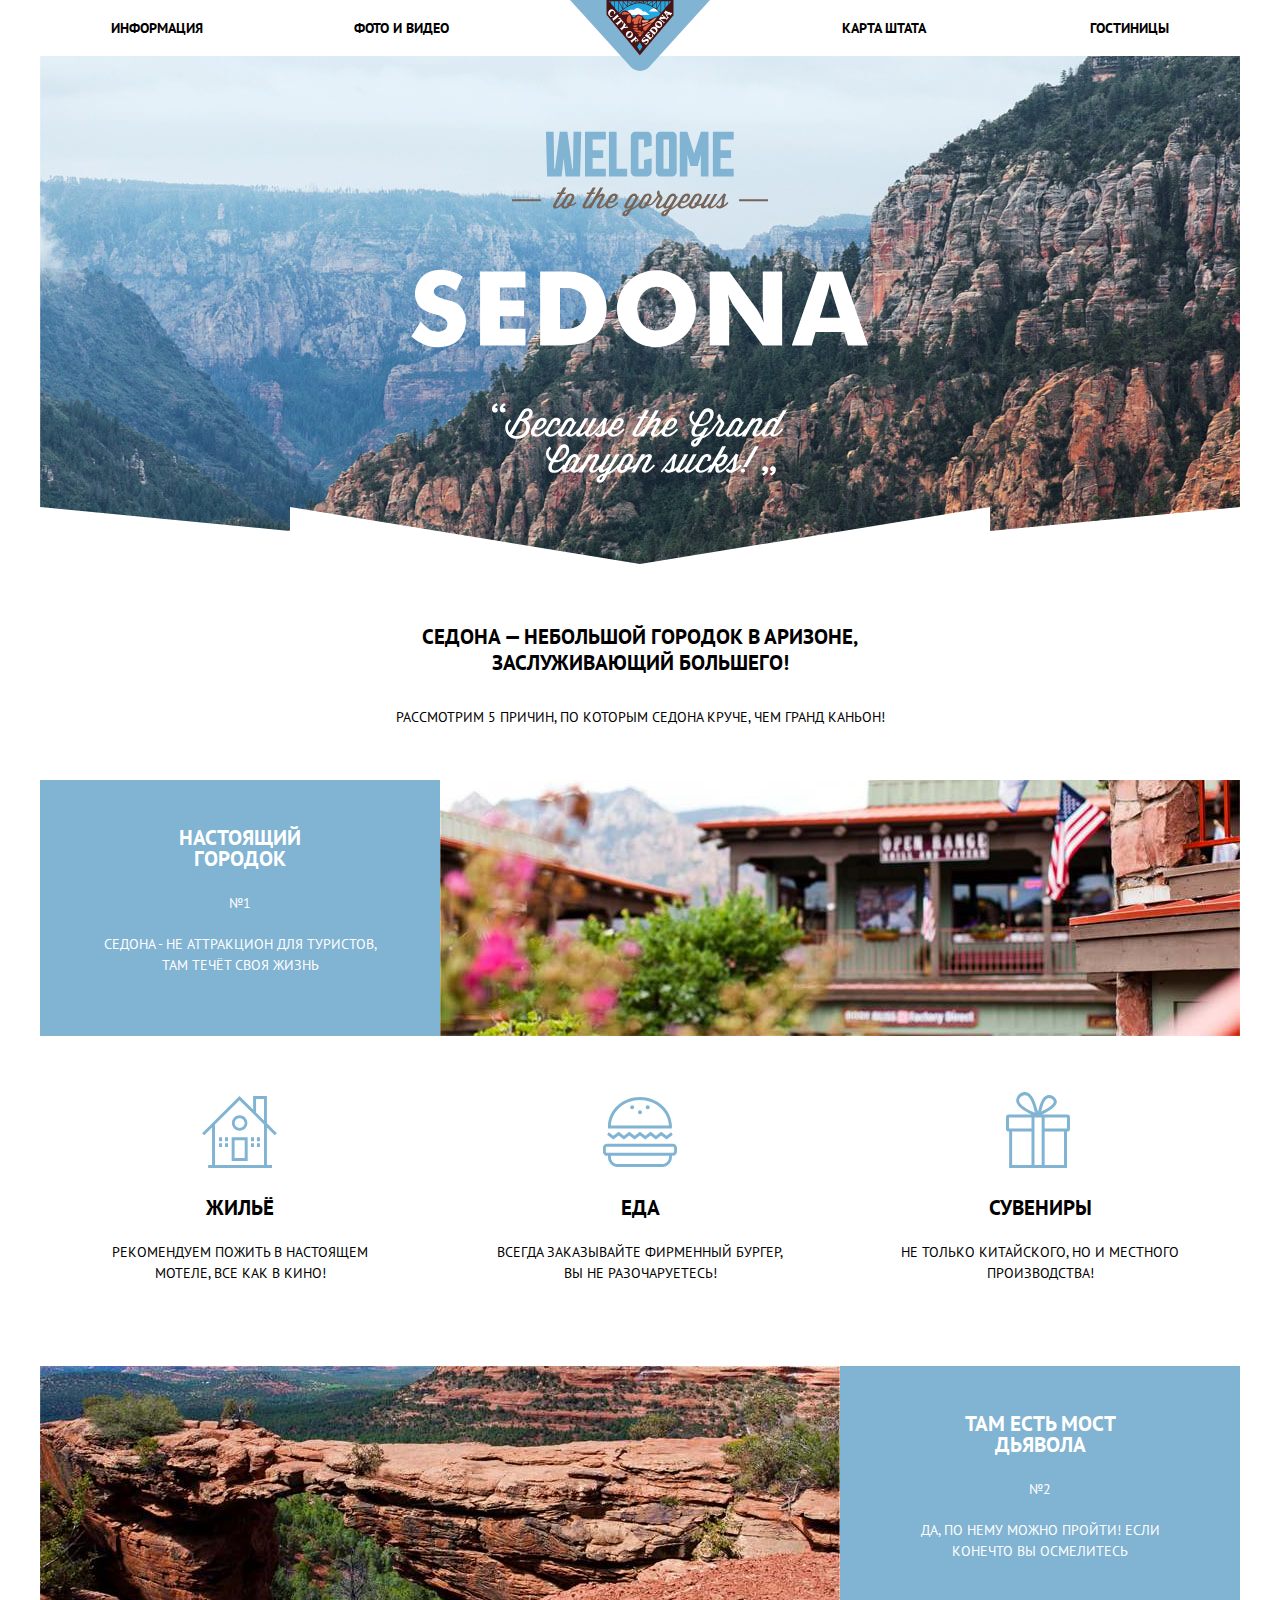
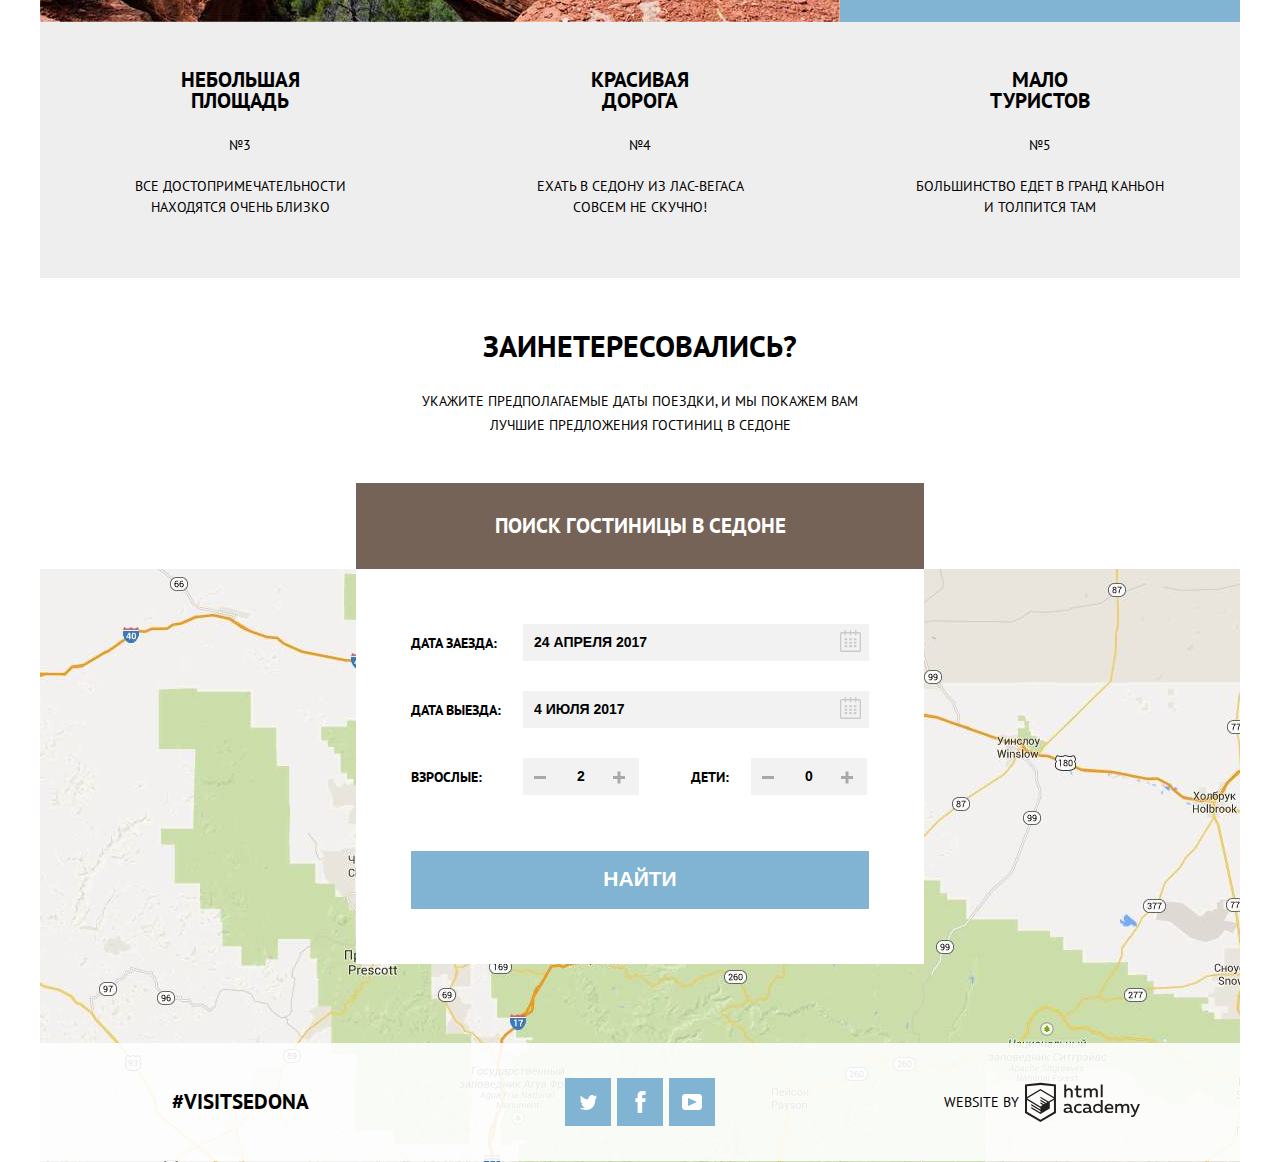
==== commit ddc76501: "внесены исправления" ====
--- a/index.html
+++ b/index.html
@@ -58,8 +58,7 @@
               <li class="causes-item quality-item">
                 <div class=" quality-item-wrap">
                   <h3>Еда</h3>
-                  <p>Всегда заказывайте фирменный бургер,
-                    <br> вы не разочаруетесь!</p>
+                  <p>Всегда заказывайте фирменный бургер, вы не разочаруетесь!</p>
                 </div>
               </li>
               <li class="causes-item quality-item">
@@ -78,27 +77,25 @@
               <p>Да, по нему можно пройти! Если конечто вы осмелитесь</p>
             </div>
           </li>
-          <li class="causes-item">
+          <li class="causes-item item-3-5">
             <div class="item-wrap">
               <h3>Небольшая площадь</h3>
               <span>№3</span>
               <p>Все достопримечательности находятся очень близко</p>
             </div>
           </li>
-          <li class="causes-item">
+          <li class="causes-item item-3-5">
             <div class="item-wrap">
               <h3>Красивая дорога</h3>
               <span>№4</span>
-              <p>Ехать в Седону из Лас-Вегаса совсем
-                <br> не скучно!</p>
-            </div>
-          </li>
-          <li class="causes-item">
+              <p>Ехать в Седону из Лас-Вегаса совсем не скучно!</p>
+            </div>
+          </li>
+          <li class="causes-item item-3-5">
             <div class="item-wrap">
               <h3>Мало туристов</h3>
               <span>№5</span>
-              <p>Большинство едет в Гранд каньон
-                <br> и толпится там</p>
+              <p>Большинство едет в Гранд каньон и толпится там</p>
             </div>
           </li>
         </ul>
@@ -109,7 +106,7 @@
           <h2 class="visually-hidden">Поиск гостиницы</h2>
           <p class="as-header">Заинетересовались?</p>
           <p> Укажите предполагаемые даты поездки,
-            <br> и мы покажем вам лучшие предложения гостиниц в Седоне</p>
+            и мы покажем вам лучшие предложения гостиниц в Седоне</p>
         </div>
         <!--форма бронирования-->
         <div class="form-call">
--- a/css/style.css
+++ b/css/style.css
@@ -42,6 +42,8 @@
 
   white-space: nowrap;
 
+  -webkit-clip-path: inset(100%);
+
   clip-path: inset(100%);
   clip: rect(0 0 0 0);
   overflow: hidden;
@@ -163,7 +165,18 @@
 
 .reservation-form input[type="text"]:focus {
   background-color: #ffffff;
-  border: 1px #e5e5e5;
+  border: none;
+  outline: 1px #ebebeb solid;
+}
+
+.reservation-form input[type="text"]::placeholder {
+  font: inherit;
+  color: #000000;
+  font-size: 14px;
+  line-height: 21px;
+  font-weight: 700;
+
+  text-transform: uppercase;
 }
 
 .reservation-button {
@@ -231,24 +244,6 @@
 
 
 
-
-
-
-
-
-
-
-
-
-
-
-
-
-
-
-
-
-
 /*---------------здесь начинаетя стилизация страницы hotels----------------------*/
 
 .navigation-selected a {
@@ -404,66 +399,11 @@
 
 .btn-info,
 .btn-reserv {
+  -webkit-box-sizing: border-box;
   box-sizing: border-box;
   display: inline-block;
   padding: 110px;
 }
-
-
-
-
-
-
-
-
-
-
-
-
-
-
-
-
-
-
-
-
-
-
-
-
-
-
-
-
-
-
-
-
-
-
-
-
-
-
-
-
-
-
-
-
-
-
-
-
-
-
-
-
-
-
-
-
 
 
 
@@ -476,6 +416,8 @@
 html,
 body {
   min-width: 1200px;
+
+  -webkit-box-sizing: border-box;
 
   box-sizing: border-box;
 }
@@ -488,7 +430,10 @@
 }
 
 .site-navigation {
-  display: flex;
+  display: -webkit-box;
+  display: -ms-flexbox;
+  display: flex;
+  -webkit-box-sizing: border-box;
   box-sizing: border-box;
 }
 
@@ -504,7 +449,10 @@
 }
 
 .site-navigation-list {
-  box-sizing: border-box;
+  -webkit-box-sizing: border-box;
+  box-sizing: border-box;
+  display: -webkit-box;
+  display: -ms-flexbox;
   display: flex;
   margin: 0;
   padding: 0;
@@ -536,31 +484,17 @@
 }
 
 
-
-
-
-
-
-/*.site-navigation-list .navigation-left {
-
-  margin-right: auto;
-  text-align: left;
-}
-
-.site-navigation-list .navigation-right {
-
-  margin-left: auto;
-  text-align: right;
-}
-*/
-
 .container {
   width: 1200px;
   margin: 0 auto;
 }
 
 .main-image {
-  display: flex;
+  display: -webkit-box;
+  display: -ms-flexbox;
+  display: flex;
+  -webkit-box-pack: center;
+  -ms-flex-pack: center;
   justify-content: center;
   padding-top: 75px;
   padding-bottom: 80px;
@@ -574,8 +508,15 @@
 }
 
 .causes {
-  display: flex;
+  display: -webkit-box;
+  display: -ms-flexbox;
+  display: flex;
+  -webkit-box-orient: vertical;
+  -webkit-box-direction: normal;
+  -ms-flex-direction: column;
   flex-direction: column;
+
+  -ms-flex-wrap: wrap;
 
   flex-wrap: wrap;
 }
@@ -587,8 +528,12 @@
 }
 
 .causes-list {
-  box-sizing: border-box;
-  display: flex;
+  -webkit-box-sizing: border-box;
+  box-sizing: border-box;
+  display: -webkit-box;
+  display: -ms-flexbox;
+  display: flex;
+  -ms-flex-wrap: wrap;
   flex-wrap: wrap;
   padding: 0;
   margin: 0;
@@ -596,32 +541,47 @@
 }
 
 .causes-item {
-  display: flex;
+  display: -webkit-box;
+  display: -ms-flexbox;
+  display: flex;
+  -webkit-box-orient: vertical;
+  -webkit-box-direction: normal;
+  -ms-flex-direction: column;
   flex-direction: column;
+  -webkit-box-align: center;
+  -ms-flex-align: center;
   align-items: center;
 
   width: 400px;
 }
 
 .causes-item-picture {
-  display: flex;
+  display: -webkit-box;
+  display: -ms-flexbox;
+  display: flex;
+  -webkit-box-orient: horizontal;
+  -webkit-box-direction: normal;
+  -ms-flex-direction: row;
   flex-direction: row;
   width: 1200px;
 }
 
 .item-wrap {
-  display: flex;
+  display: -webkit-box;
+  display: -ms-flexbox;
+  display: flex;
+  -webkit-box-orient: vertical;
+  -webkit-box-direction: normal;
+  -ms-flex-direction: column;
   flex-direction: column;
+  -webkit-box-align: center;
+  -ms-flex-align: center;
   align-items: center;
   width: 400px;
   padding-top: 47px;
   padding-bottom: 60px;
 }
 
-
-
-
-
 .causes-item h3 {
   width: 151px;
   margin: 0;
@@ -635,12 +595,16 @@
   padding: 0;
 }
 
+.item-3-5 p {
+  width: 261px;
+}
+
 .causes-item-picture img {
   width: 800px;
 }
 
 .causes-item-picture p {
-  width: 300px;
+  width: 301px;
   margin: 0;
   padding: 0;
 }
@@ -652,9 +616,17 @@
 }
 
 .quality-item-wrap {
-  box-sizing: border-box;
-  display: flex;
+  -webkit-box-sizing: border-box;
+  box-sizing: border-box;
+  display: -webkit-box;
+  display: -ms-flexbox;
+  display: flex;
+  -webkit-box-orient: vertical;
+  -webkit-box-direction: normal;
+  -ms-flex-direction: column;
   flex-direction: column;
+  -webkit-box-align: center;
+  -ms-flex-align: center;
   align-items: center;
   width: 400px;
   padding-top: 161px;
@@ -665,6 +637,10 @@
   margin: 0px;
   padding: 0px;
 
+  display: -webkit-box;
+
+  display: -ms-flexbox;
+
   display: flex;
 }
 
@@ -672,8 +648,15 @@
   position: relative;
   margin: 0px;
   padding: 0px;
-  display: flex;
+  display: -webkit-box;
+  display: -ms-flexbox;
+  display: flex;
+  -webkit-box-orient: vertical;
+  -webkit-box-direction: normal;
+  -ms-flex-direction: column;
   flex-direction: column;
+  -webkit-box-align: center;
+  -ms-flex-align: center;
   align-items: center;
 }
 
@@ -722,14 +705,23 @@
 
 .reservation {
 
-  display: flex;
+  display: -webkit-box;
+
+  display: -ms-flexbox;
+
+  display: flex;
+  -webkit-box-orient: vertical;
+  -webkit-box-direction: normal;
+  -ms-flex-direction: column;
   flex-direction: column;
+  -webkit-box-align: center;
+  -ms-flex-align: center;
   align-items: center;
   position: relative;
 }
 
 .reservation-paragraph {
-  width: 435px;
+  width: 436px;
   margin-bottom: 46px;
 }
 
@@ -750,9 +742,10 @@
 }
 
 .reservation-column {
-  box-sizing: border-box;
-  position: absolute;
-  top: 241px;
+  -webkit-box-sizing: border-box;
+  box-sizing: border-box;
+  position: absolute;
+  top: 100%;
   left: 0px;
   right: 0px;
   width: 568px;
@@ -764,22 +757,35 @@
 }
 
 .reservation-form {
-  display: flex;
+  display: -webkit-box;
+  display: -ms-flexbox;
+  display: flex;
+  -webkit-box-orient: vertical;
+  -webkit-box-direction: normal;
+  -ms-flex-direction: column;
   flex-direction: column;
+  -ms-flex-wrap: wrap;
   flex-wrap: wrap;
 
+  -webkit-box-sizing: border-box;
+
   box-sizing: border-box;
 
   width: 458px;
 }
 
 .input-number-column {
+  display: -webkit-box;
+  display: -ms-flexbox;
   display: flex;
   width: 100%;
 }
 
 .form-list {
-  display: flex;
+  display: -webkit-box;
+  display: -ms-flexbox;
+  display: flex;
+  -ms-flex-wrap: wrap;
   flex-wrap: wrap;
 
 
@@ -790,34 +796,44 @@
 }
 
 .input-text {
-  display: flex;
+  display: -webkit-box;
+  display: -ms-flexbox;
+  display: flex;
+  -webkit-box-align: center;
+  -ms-flex-align: center;
   align-items: center;
+  -webkit-box-sizing: border-box;
   box-sizing: border-box;
   width: 100%;
   margin: 0;
   margin-bottom: 30px;
+  text-align: center;
 }
 
 .input-text input {
   position: relative;
+  -webkit-box-sizing: border-box;
   box-sizing: border-box;
   width: 309px;
   margin: 0;
   height: 37px;
   padding: 11px;
 }
+
 .btn-calendar {
   background: #f2f2f2;
   border: none;
   border-radius: 0;
-   width: 37px;
+  width: 37px;
   height: 37px;
 }
+
 .input-text .btn-calendar-arrival: {
   position: absolute;
   left: 475px;
   top: 55px;
 }
+
 .input-text .btn-calendar-departure: {
   position: absolute;
   left: 475px;
@@ -837,7 +853,11 @@
 }
 
 .input-number {
-  display: flex;
+  display: -webkit-box;
+  display: -ms-flexbox;
+  display: flex;
+  -webkit-box-align: center;
+  -ms-flex-align: center;
   align-items: center;
   width: 228px;
   margin: 0px;
@@ -849,11 +869,13 @@
 }
 
 .input-number input {
+  -webkit-box-sizing: border-box;
   box-sizing: border-box;
   margin: 0;
   padding: 7px;
   width: 42px;
   height: 37px;
+  text-align: center;
 }
 
 .input-text label,
@@ -867,6 +889,8 @@
 }
 
 .number-children {
+  -webkit-box-pack: end;
+  -ms-flex-pack: end;
   justify-content: flex-end;
 }
 
@@ -909,6 +933,8 @@
   top: 18px;
   left: 11px;
   background: #a9a9a9;
+  -webkit-transform: rotate(-90deg);
+  -ms-transform: rotate(-90deg);
   transform: rotate(-90deg)
 }
 
@@ -946,10 +972,19 @@
 
 
 .footer-container {
-  box-sizing: border-box;
-  display: flex;
+  -webkit-box-sizing: border-box;
+  box-sizing: border-box;
+  display: -webkit-box;
+  display: -ms-flexbox;
+  display: flex;
+  -webkit-box-pack: center;
+  -ms-flex-pack: center;
   justify-content: center;
+  -webkit-box-pack: justify;
+  -ms-flex-pack: justify;
   justify-content: space-between;
+  -webkit-box-align: center;
+  -ms-flex-align: center;
   align-items: center;
 
   padding-top: 35px;
@@ -970,8 +1005,13 @@
 }
 
 .social-list {
-  display: flex;
+  display: -webkit-box;
+  display: -ms-flexbox;
+  display: flex;
+  -ms-flex-wrap: wrap;
   flex-wrap: wrap;
+  -webkit-box-pack: justify;
+  -ms-flex-pack: justify;
   justify-content: space-between;
   width: 150px;
   margin: 0 auto;
@@ -980,8 +1020,14 @@
 }
 
 .social-btn {
-  display: flex;
+  display: -webkit-box;
+  display: -ms-flexbox;
+  display: flex;
+  -webkit-box-align: center;
+  -ms-flex-align: center;
   align-items: center;
+  -webkit-box-pack: center;
+  -ms-flex-pack: center;
   justify-content: center;
   width: 46px;
   height: 48px;
@@ -1010,8 +1056,14 @@
 
 
 .footer-copyright {
-  display: flex;
+  display: -webkit-box;
+  display: -ms-flexbox;
+  display: flex;
+  -webkit-box-pack: justify;
+  -ms-flex-pack: justify;
   justify-content: space-between;
+  -webkit-box-align: center;
+  -ms-flex-align: center;
   align-items: center;
 
   width: 196px;
@@ -1039,7 +1091,10 @@
 }
 
 .filters {
-  box-sizing: border-box;
+  -webkit-box-sizing: border-box;
+  box-sizing: border-box;
+  display: -webkit-box;
+  display: -ms-flexbox;
   display: flex;
 
   width: 1200px;
@@ -1068,6 +1123,9 @@
 
   display: block;
   cursor: pointer;
+  -webkit-user-select: none;
+  -moz-user-select: none;
+  -ms-user-select: none;
   user-select: none;
 }
 
@@ -1153,6 +1211,8 @@
   height: 22px;
 
   background: #ffffff;
+  -webkit-transform: translate(-50%, -50%);
+  -ms-transform: translate(-50%, -50%);
   transform: translate(-50%, -50%);
 }
 
@@ -1167,6 +1227,9 @@
   margin: 0;
 
   color: inherit;
+  font-size: 16px;
+  line-height: 21px;
+  min-height: 30px;
   font: inherit;
 
   background: none;
@@ -1201,6 +1264,7 @@
   background: #ababab;
   border: 8px solid #ffffff;
   border-radius: 50%;
+  -webkit-box-shadow: 0 2px 1px 0 rgba(0, 1, 1, 0.2);
   box-shadow: 0 2px 1px 0 rgba(0, 1, 1, 0.2);
   cursor: pointer;
 }
@@ -1234,10 +1298,18 @@
 }
 
 .sorting {
-  box-sizing: border-box;
-  display: flex;
+  -webkit-box-sizing: border-box;
+  box-sizing: border-box;
+  display: -webkit-box;
+  display: -ms-flexbox;
+  display: flex;
+  -webkit-box-pack: start;
+  -ms-flex-pack: start;
   justify-content: flex-start;
+  -webkit-box-align: center;
+  -ms-flex-align: center;
   align-items: center;
+  -ms-flex-wrap: wrap;
   flex-wrap: wrap;
   position: relative;
   width: 1200px;
@@ -1261,6 +1333,8 @@
 }
 
 .breadcrumbs {
+  display: -webkit-box;
+  display: -ms-flexbox;
   display: flex;
 
   margin: 0px;
@@ -1272,6 +1346,8 @@
 }
 
 .icon-dir {
+  display: -webkit-box;
+  display: -ms-flexbox;
   display: flex;
   list-style: none;
 }
@@ -1315,7 +1391,12 @@
 }
 
 .hotels-list {
-  display: flex;
+  display: -webkit-box;
+  display: -ms-flexbox;
+  display: flex;
+  -webkit-box-orient: vertical;
+  -webkit-box-direction: normal;
+  -ms-flex-direction: column;
   flex-direction: column;
 
   margin: 0 auto;
@@ -1323,8 +1404,13 @@
 }
 
 .hotel-item {
-  display: flex;
+  display: -webkit-box;
+  display: -ms-flexbox;
+  display: flex;
+  -ms-flex-wrap: wrap;
+  flex-wrap: wrap;
   position: relative;
+  -webkit-box-sizing: border-box;
   box-sizing: border-box;
   width: 1200px;
   padding: 0 73px;
@@ -1333,8 +1419,15 @@
 }
 
 .hotel-about {
-  box-sizing: border-box;
-  display: flex;
+  -webkit-box-sizing: border-box;
+  box-sizing: border-box;
+  display: -webkit-box;
+  display: -ms-flexbox;
+  display: flex;
+
+  -webkit-box-orient: vertical;
+  -webkit-box-direction: normal;
+  -ms-flex-direction: column;
   flex-direction: column;
   margin-bottom: auto;
 }
@@ -1360,6 +1453,8 @@
 }
 
 .hotel-cost {
+  display: -webkit-box;
+  display: -ms-flexbox;
   display: flex;
   margin-bottom: 13px;
 }
@@ -1374,10 +1469,29 @@
   margin-right: 5px;
 }
 
+.hotel-rating-column {
+  display: -webkit-box;
+  display: -ms-flexbox;
+  display: flex;
+  -webkit-box-orient: vertical;
+  -webkit-box-direction: normal;
+  -ms-flex-direction: column;
+  flex-direction: column;
+  -webkit-box-pack: justify;
+  -ms-flex-pack: justify;
+  justify-content: space-between;
+  -webkit-box-align: end;
+  -ms-flex-align: end;
+  align-items: flex-end;
+  margin-left: auto;
+}
+
 .hotels-rating {
+  -webkit-box-sizing: border-box;
+  box-sizing: border-box;
   padding: 0px;
-  margin-top: auto;
-  margin-left: auto;
+  min-width: 110px;
+
   padding: 3px 13px;
 }
 
@@ -1386,14 +1500,17 @@
 }
 
 .star {
-  display: flex;
-  flex-direction: row-reverse;
-  width: 18px;
-  height: 17px;
-
-  position: absolute;
-  right: 72px;
-  top: 29px;
+  display: -webkit-box;
+  display: -ms-flexbox;
+  display: flex;
+  -webkit-box-orient: horizontal;
+  -webkit-box-direction: normal;
+  -ms-flex-direction: row;
+  flex-direction: row;
+  -webkit-box-pack: end;
+  -ms-flex-pack: end;
+  justify-content: flex-end;
+
 
   list-style: none;
 }
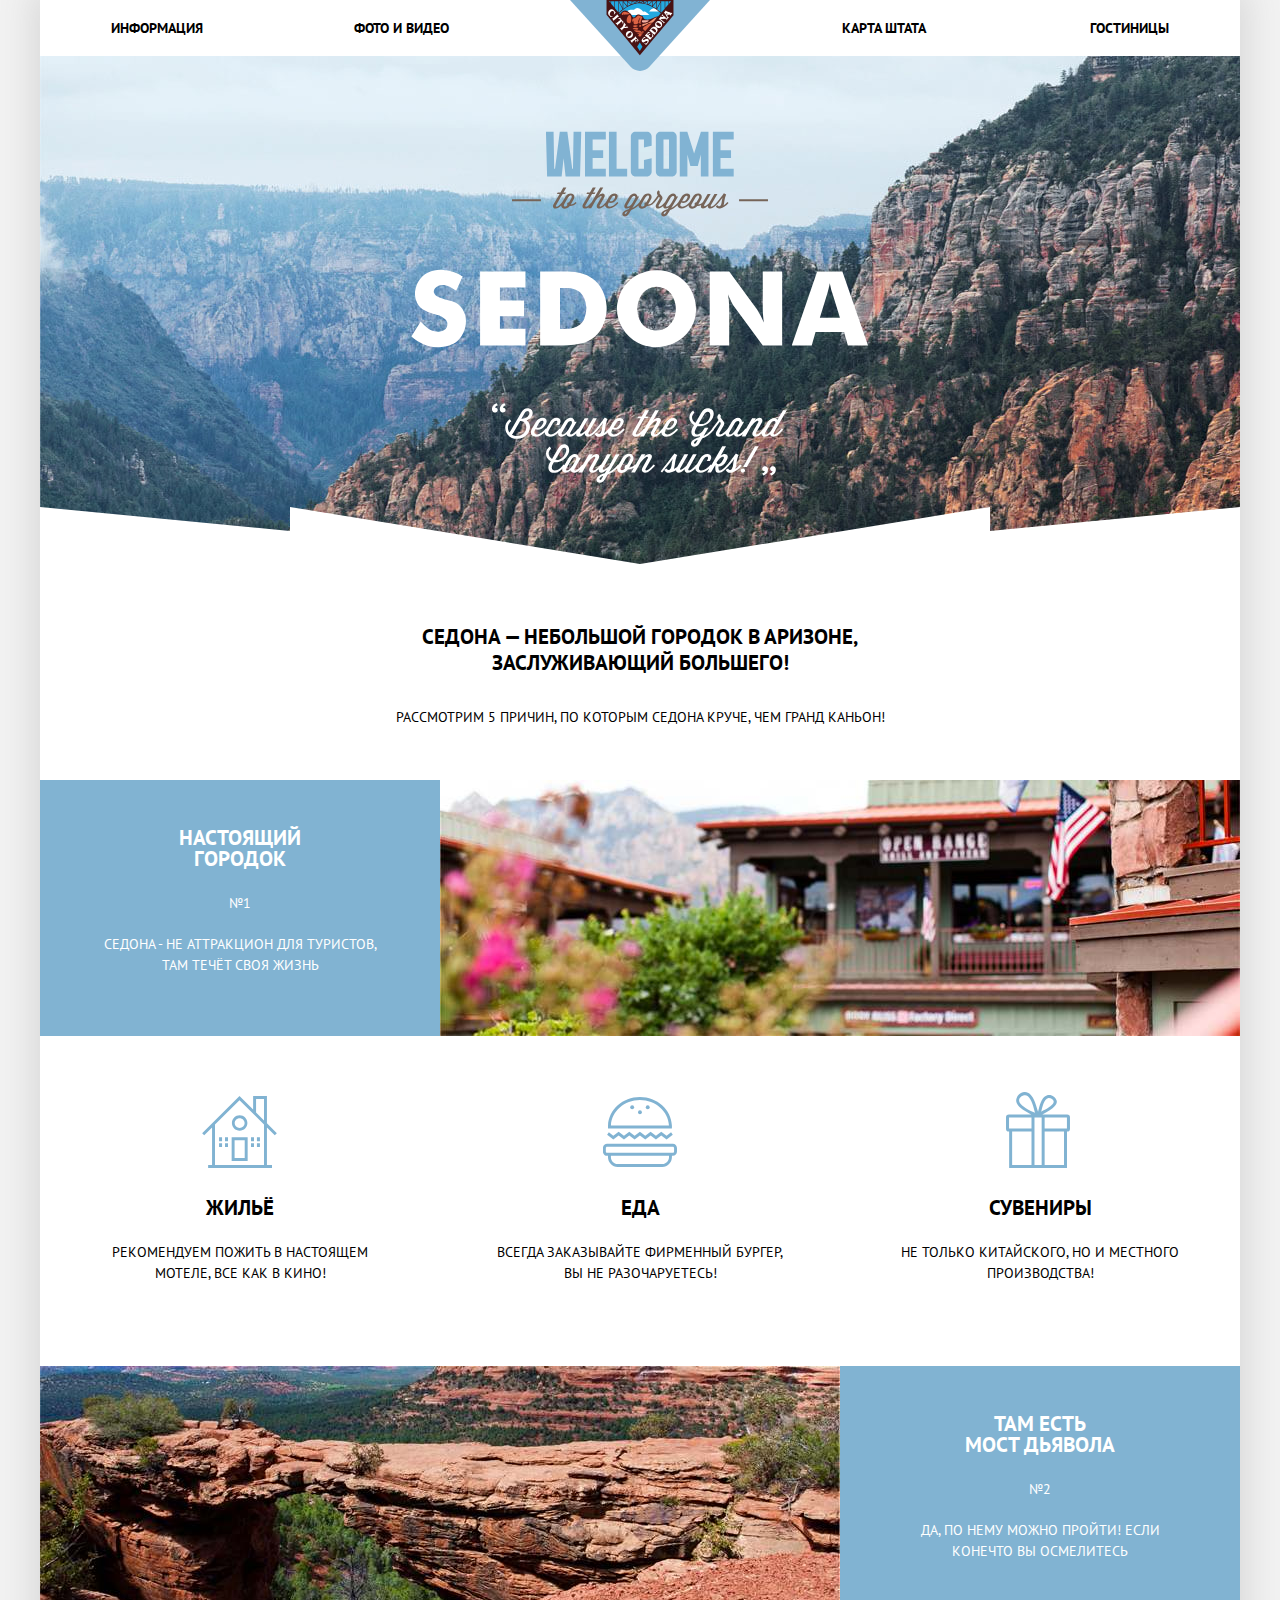
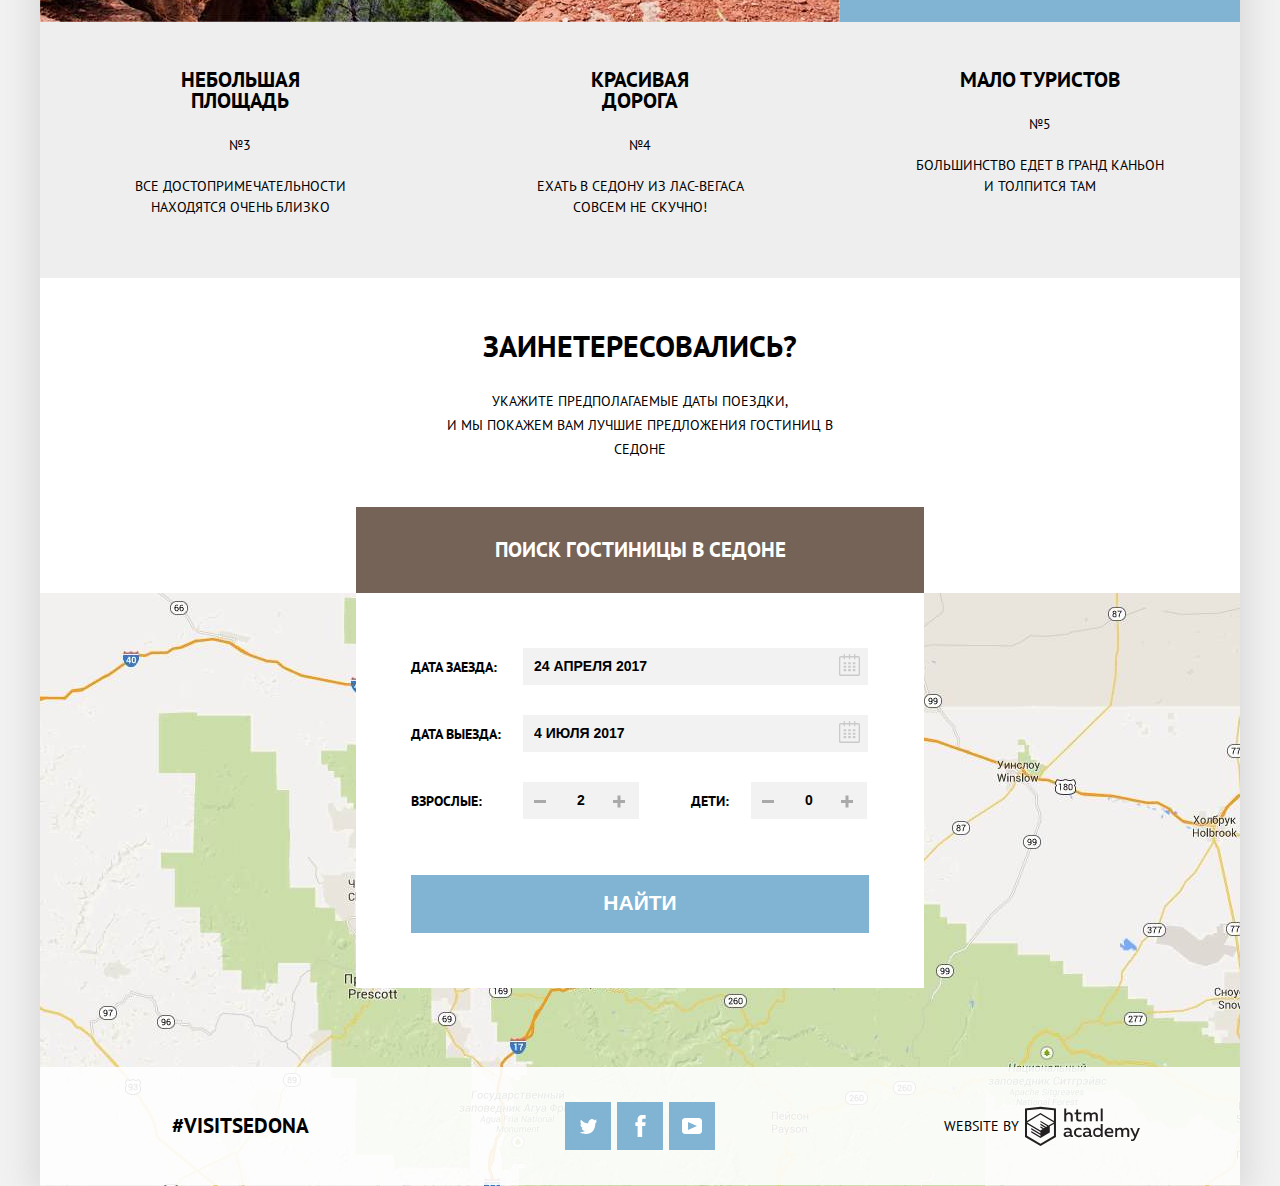
==== commit ce7d004b: "изменения после финальной проверки" ====
--- a/index.html
+++ b/index.html
@@ -11,198 +11,200 @@
 
 <body>
   <!--главная навигация сайта-->
-  <header class="main-header">
-    <nav class="site-navigation">
-      <div class="site-navigation-wrapper">
-        <a class="site-navigation-logo" href="index.html" aria-label="Нажмите, для перехода на главную страницу">       
+  <div class="shadow">
+    <header class="main-header">
+      <nav class="site-navigation">
+        <div class="site-navigation-wrapper">
+          <a class="site-navigation-logo" href="index.html" aria-label="Нажмите, для перехода на главную страницу">       
         <img src="img/logo-sedona.svg" width="140" height="72" alt="Логотип городка Седона">     
         </a>
+        </div>
+        <ul class="site-navigation-list">
+          <li class="navigation-left-info"><a href="#" aria-label="Нажмите, что бы узнать подробную информацию о городке">Информация</a></li>
+          <li class="navigation-left-photo"><a href="#" aria-label="Нажмите, для перехода в галерею">Фото и видео</a></li>
+          <li class="navigation-right-map"><a href="#" aria-label="Нажмите, что бы рассмотреть Седону на карте">Карта штата</a></li>
+          <li class="navigation-right-hotels"><a href="hotels.html" aria-label="Нажмите, для поиска гостиницы в Седоне">Гостиницы</a></li>
+        </ul>
+      </nav>
+    </header>
+    <!--Основное содержимое сайта-->
+    <main>
+      <div class="container">
+        <section class="main-image">
+          <h2 class="visually-hidden">Welcome to the gardeous Sedona</h2>
+          <img src="img/intro-welcome.svg" width="458" height="353" alt="Because the Grand Canyon sucks">
+        </section>
+        <h1>Седона — небольшой городок в Аризоне, заслуживающий большего!</h1>
+        <!--раздел "причины"-->
+        <section class="causes">
+          <h2 class="visually-hidden">Причины</h2>
+          <p class="pre-causes">Рассмотрим 5 причин, по которым Седона круче, чем Гранд каньон!</p>
+          <ul class="causes-list">
+            <li class="causes-item causes-item-picture">
+              <div class="item-wrap">
+                <h3>Настоящий городок</h3>
+                <span>№1</span>
+                <p>Седона - не аттракцион для туристов, там течёт своя жизнь</p>
+              </div>
+              <img src="img/causes-cut-1.jpg" width="800" height="256" alt="Фото городка">
+            </li>
+            <li>
+              <ul class="causes-list quality-list">
+                <li class="causes-item quality-item">
+                  <div class="quality-item-wrap">
+                    <h3>Жильё</h3>
+                    <p>Рекомендуем пожить в настоящем мотеле, все как в кино!</p>
+                  </div>
+                </li>
+                <li class="causes-item quality-item">
+                  <div class=" quality-item-wrap">
+                    <h3>Еда</h3>
+                    <p>Всегда заказывайте фирменный бургер, вы не разочаруетесь!</p>
+                  </div>
+                </li>
+                <li class="causes-item quality-item">
+                  <div class=" quality-item-wrap">
+                    <h3>Сувениры</h3>
+                    <p>Не только китайского, но и местного производства!</p>
+                  </div>
+                </li>
+              </ul>
+            </li>
+            <li class="causes-item causes-item-picture">
+              <img src="img/causes-cut-2.jpg" width="800" height="256" alt="Мост дьявола">
+              <div class="item-wrap">
+                <h3>Там есть <br> мост дьявола</h3>
+                <span>№2</span>
+                <p>Да, по нему можно пройти! Если конечто вы осмелитесь</p>
+              </div>
+            </li>
+            <li class="causes-item item-3-4 ">
+              <div class="item-wrap">
+                <h3>Небольшая площадь</h3>
+                <span>№3</span>
+                <p>Все достопримечательности находятся очень близко</p>
+              </div>
+            </li>
+            <li class="causes-item item-3-4">
+              <div class="item-wrap">
+                <h3>Красивая дорога</h3>
+                <span>№4</span>
+                <p>Ехать в Седону из Лас-Вегаса совсем не скучно!</p>
+              </div>
+            </li>
+            <li class="causes-item item-5">
+              <div class="item-wrap">
+                <h3>Мало туристов</h3>
+                <span>№5</span>
+                <p>Большинство едет в Гранд каньон и толпится там</p>
+              </div>
+            </li>
+          </ul>
+        </section>
+        <!--раздел бронирование-->
+        <section class="reservation">
+          <div class="reservation-paragraph">
+            <h2 class="visually-hidden">Поиск гостиницы</h2>
+            <p class="as-header">Заинетересовались?</p>
+            <p> Укажите предполагаемые даты поездки,
+              <br> и мы покажем вам лучшие предложения гостиниц в Седоне</p>
+          </div>
+          <!--форма бронирования-->
+          <div class="form-call">
+            <a>Поиск гостиницы в Седоне</a>
+          </div>
+          <div class="reservation-column">
+            <form class="reservation-form" method="post" action="https://echo.htmlacademy.ru">
+              <div class="form-list">
+                <p class="input-text">
+                  <label>Дата заезда:</label>
+                  <input type="text" name="arrival-date" id="arrival-date" class="date" placeholder="24 апреля 2017">
+                  <button type="button" class="btn-calendar btn-calendar-arrival">
+                    <svg xmlns="http://www.w3.org/2000/svg" width="21" height="22" viewBox="0 0 21 22">
+                      <path d="M19.251 2.025h-2.845V.648c0-.381-.294-.689-.656-.689-.363 0-.656.308-.656.689v1.377h-3.938V.648c0-.381-.294-.689-.655-.689-.363 0-.657.308-.657.689v1.377H5.906V.648c0-.381-.294-.689-.656-.689-.363 0-.657.308-.657.689v1.377H1.75C.784 2.025 0 2.847 0 3.862v16.302C0 21.179.784 22 1.75 22h17.501c.966 0 1.749-.821 1.749-1.836V3.862c0-1.015-.783-1.837-1.749-1.837zm.437 18.139a.448.448 0 0 1-.437.459H1.75a.45.45 0 0 1-.438-.459V3.862a.45.45 0 0 1 .438-.459h2.844v1.378c0 .381.294.689.657.689.362 0 .656-.308.656-.689V3.403h3.938v1.378c0 .381.294.689.657.689.361 0 .655-.308.655-.689V3.403h3.938v1.378c0 .381.293.689.656.689.362 0 .656-.308.656-.689V3.403h2.845c.241 0 .437.206.437.459v16.302z" />
+                      <path d="M4.594 8.225h2.625v2.066H4.594zM4.594 11.668h2.625v2.067H4.594zM4.594 15.112h2.625v2.066H4.594zM9.188 15.112h2.625v2.066H9.188zM9.188 11.668h2.625v2.067H9.188zM9.188 8.225h2.625v2.066H9.188zM13.781 15.112h2.625v2.066h-2.625zM13.781 11.668h2.625v2.067h-2.625zM13.781 8.225h2.625v2.066h-2.625z" />
+                    </svg>
+                  </button>
+                </p>
+                <p class="input-text">
+                  <label for="departure-date">Дата выезда:</label>
+                  <input type="text" name="departure-date" id="departure-date" class="date" placeholder="4 июля 2017">
+                  <button type="button" class="btn-calendar btn-calendar-departure">
+                    <svg xmlns="http://www.w3.org/2000/svg" width="21" height="22" viewBox="0 0 21 22">
+                      <path d="M19.251 2.025h-2.845V.648c0-.381-.294-.689-.656-.689-.363 0-.656.308-.656.689v1.377h-3.938V.648c0-.381-.294-.689-.655-.689-.363 0-.657.308-.657.689v1.377H5.906V.648c0-.381-.294-.689-.656-.689-.363 0-.657.308-.657.689v1.377H1.75C.784 2.025 0 2.847 0 3.862v16.302C0 21.179.784 22 1.75 22h17.501c.966 0 1.749-.821 1.749-1.836V3.862c0-1.015-.783-1.837-1.749-1.837zm.437 18.139a.448.448 0 0 1-.437.459H1.75a.45.45 0 0 1-.438-.459V3.862a.45.45 0 0 1 .438-.459h2.844v1.378c0 .381.294.689.657.689.362 0 .656-.308.656-.689V3.403h3.938v1.378c0 .381.294.689.657.689.361 0 .655-.308.655-.689V3.403h3.938v1.378c0 .381.293.689.656.689.362 0 .656-.308.656-.689V3.403h2.845c.241 0 .437.206.437.459v16.302z" />
+                      <path d="M4.594 8.225h2.625v2.066H4.594zM4.594 11.668h2.625v2.067H4.594zM4.594 15.112h2.625v2.066H4.594zM9.188 15.112h2.625v2.066H9.188zM9.188 11.668h2.625v2.067H9.188zM9.188 8.225h2.625v2.066H9.188zM13.781 15.112h2.625v2.066h-2.625zM13.781 11.668h2.625v2.067h-2.625zM13.781 8.225h2.625v2.066h-2.625z" />
+                    </svg>
+                  </button>
+                </p>
+                <div class="input-number-column">
+                  <p class="input-number">
+                    <label for="adults">Взрослые:</label>
+                    <button type="button" class="btn btn-minus"></button>
+                    <input type="text" name="adults" id="adults" placeholder="2">
+                    <button type="button" class="btn btn-plus"></button>
+                  </p>
+                  <p class="input-number number-children">
+                    <label for="children">Дети:</label>
+                    <button type="button" class="btn btn-minus"></button>
+                    <input type="text" name="children" id="children" placeholder="0">
+                    <button type="button" class="btn btn-plus"></button>
+                  </p>
+                </div>
+              </div>
+              <button type="submit" class="reservation-button" aria-label="Нажмите, и мы подберем Вам место для ночлега">
+                Найти
+              </button>
+            </form>
+          </div>
+        </section>
+        <!--карта-->
+        <section class="img-map">
+          <!--<img src="img/map-1200.png" width="1200" height="593" alt="мы находимся по обе стороны границы между округами Коконино и Явапай в северной области Долины Верде штата Аризона">-->
+        </section>
       </div>
-      <ul class="site-navigation-list">
-        <li class="navigation-left-info"><a href="#" aria-label="Нажмите, что бы узнать подробную информацию о городке">Информация</a></li>
-        <li class="navigation-left-photo"><a href="#" aria-label="Нажмите, для перехода в галерею">Фото и видео</a></li>
-        <li class="navigation-right-map"><a href="#" aria-label="Нажмите, что бы рассмотреть Седону на карте">Карта штата</a></li>
-        <li class="navigation-right-hotels"><a href="hotels.html" aria-label="Нажмите, для поиска гостиницы в Седоне">Гостиницы</a></li>
-      </ul>
-    </nav>
-  </header>
-  <!--Основное содержимое сайта-->
-  <main>
-    <div class="container">
-      <section class="main-image">
-        <h2 class="visually-hidden">Welcome to the gardeous Sedona</h2>
-        <img src="img/intro-welcome.svg" width="458" height="353" alt="Because the Grand Canyon sucks">
-      </section>
-      <h1>Седона — небольшой городок в Аризоне, заслуживающий большего!</h1>
-      <!--раздел "причины"-->
-      <section class="causes">
-        <h2 class="visually-hidden">Причины</h2>
-        <p class="pre-causes">Рассмотрим 5 причин, по которым Седона круче, чем Гранд каньон!</p>
-        <ul class="causes-list">
-          <li class="causes-item causes-item-picture">
-            <div class="item-wrap">
-              <h3>Настоящий городок</h3>
-              <span>№1</span>
-              <p>Седона - не аттракцион для туристов, там течёт своя жизнь</p>
-            </div>
-            <img src="img/causes-cut-1.jpg" width="800" height="256" alt="Фото городка">
-          </li>
-          <li>
-            <ul class="causes-list quality-list">
-              <li class="causes-item quality-item">
-                <div class="quality-item-wrap">
-                  <h3>Жильё</h3>
-                  <p>Рекомендуем пожить в настоящем мотеле, все как в кино!</p>
-                </div>
-              </li>
-              <li class="causes-item quality-item">
-                <div class=" quality-item-wrap">
-                  <h3>Еда</h3>
-                  <p>Всегда заказывайте фирменный бургер, вы не разочаруетесь!</p>
-                </div>
-              </li>
-              <li class="causes-item quality-item">
-                <div class=" quality-item-wrap">
-                  <h3>Сувениры</h3>
-                  <p>Не только китайского, но и местного производства!</p>
-                </div>
-              </li>
-            </ul>
-          </li>
-          <li class="causes-item causes-item-picture">
-            <img src="img/causes-cut-2.jpg" width="800" height="256" alt="Мост дьявола">
-            <div class="item-wrap">
-              <h3>Там есть мост дьявола</h3>
-              <span>№2</span>
-              <p>Да, по нему можно пройти! Если конечто вы осмелитесь</p>
-            </div>
-          </li>
-          <li class="causes-item item-3-5">
-            <div class="item-wrap">
-              <h3>Небольшая площадь</h3>
-              <span>№3</span>
-              <p>Все достопримечательности находятся очень близко</p>
-            </div>
-          </li>
-          <li class="causes-item item-3-5">
-            <div class="item-wrap">
-              <h3>Красивая дорога</h3>
-              <span>№4</span>
-              <p>Ехать в Седону из Лас-Вегаса совсем не скучно!</p>
-            </div>
-          </li>
-          <li class="causes-item item-3-5">
-            <div class="item-wrap">
-              <h3>Мало туристов</h3>
-              <span>№5</span>
-              <p>Большинство едет в Гранд каньон и толпится там</p>
-            </div>
-          </li>
-        </ul>
-      </section>
-      <!--раздел бронирование-->
-      <section class="reservation">
-        <div class="reservation-paragraph">
-          <h2 class="visually-hidden">Поиск гостиницы</h2>
-          <p class="as-header">Заинетересовались?</p>
-          <p> Укажите предполагаемые даты поездки,
-            и мы покажем вам лучшие предложения гостиниц в Седоне</p>
-        </div>
-        <!--форма бронирования-->
-        <div class="form-call">
-          <a>Поиск гостиницы в Седоне</a>
-        </div>
-        <div class="reservation-column">
-          <form class="reservation-form" method="post" action="htpps://echo.htmlacademy.ru">
-            <div class="form-list">
-              <p class="input-text">
-                <label>Дата заезда:</label>
-                <input type="text" name="arrival-date" id="arrival-date" class="date" placeholder="24 апреля 2017">
-                <button class="btn-calendar btn-calendar-arrival">
-                  <svg xmlns="http://www.w3.org/2000/svg" width="21" height="22" viewBox="0 0 21 22">
-                    <path d="M19.251 2.025h-2.845V.648c0-.381-.294-.689-.656-.689-.363 0-.656.308-.656.689v1.377h-3.938V.648c0-.381-.294-.689-.655-.689-.363 0-.657.308-.657.689v1.377H5.906V.648c0-.381-.294-.689-.656-.689-.363 0-.657.308-.657.689v1.377H1.75C.784 2.025 0 2.847 0 3.862v16.302C0 21.179.784 22 1.75 22h17.501c.966 0 1.749-.821 1.749-1.836V3.862c0-1.015-.783-1.837-1.749-1.837zm.437 18.139a.448.448 0 0 1-.437.459H1.75a.45.45 0 0 1-.438-.459V3.862a.45.45 0 0 1 .438-.459h2.844v1.378c0 .381.294.689.657.689.362 0 .656-.308.656-.689V3.403h3.938v1.378c0 .381.294.689.657.689.361 0 .655-.308.655-.689V3.403h3.938v1.378c0 .381.293.689.656.689.362 0 .656-.308.656-.689V3.403h2.845c.241 0 .437.206.437.459v16.302z" />
-                    <path d="M4.594 8.225h2.625v2.066H4.594zM4.594 11.668h2.625v2.067H4.594zM4.594 15.112h2.625v2.066H4.594zM9.188 15.112h2.625v2.066H9.188zM9.188 11.668h2.625v2.067H9.188zM9.188 8.225h2.625v2.066H9.188zM13.781 15.112h2.625v2.066h-2.625zM13.781 11.668h2.625v2.067h-2.625zM13.781 8.225h2.625v2.066h-2.625z" />
-                  </svg>
-                </button>
-              </p>
-              <p class="input-text">
-                <label for="departure-date">Дата выезда:</label>
-                <input type="text" name="departure-date" id="departure-date" class="date" placeholder="4 июля 2017">
-                <button class="btn-calendar btn-calendar-departure">
-                  <svg xmlns="http://www.w3.org/2000/svg" width="21" height="22" viewBox="0 0 21 22">
-                    <path d="M19.251 2.025h-2.845V.648c0-.381-.294-.689-.656-.689-.363 0-.656.308-.656.689v1.377h-3.938V.648c0-.381-.294-.689-.655-.689-.363 0-.657.308-.657.689v1.377H5.906V.648c0-.381-.294-.689-.656-.689-.363 0-.657.308-.657.689v1.377H1.75C.784 2.025 0 2.847 0 3.862v16.302C0 21.179.784 22 1.75 22h17.501c.966 0 1.749-.821 1.749-1.836V3.862c0-1.015-.783-1.837-1.749-1.837zm.437 18.139a.448.448 0 0 1-.437.459H1.75a.45.45 0 0 1-.438-.459V3.862a.45.45 0 0 1 .438-.459h2.844v1.378c0 .381.294.689.657.689.362 0 .656-.308.656-.689V3.403h3.938v1.378c0 .381.294.689.657.689.361 0 .655-.308.655-.689V3.403h3.938v1.378c0 .381.293.689.656.689.362 0 .656-.308.656-.689V3.403h2.845c.241 0 .437.206.437.459v16.302z" />
-                    <path d="M4.594 8.225h2.625v2.066H4.594zM4.594 11.668h2.625v2.067H4.594zM4.594 15.112h2.625v2.066H4.594zM9.188 15.112h2.625v2.066H9.188zM9.188 11.668h2.625v2.067H9.188zM9.188 8.225h2.625v2.066H9.188zM13.781 15.112h2.625v2.066h-2.625zM13.781 11.668h2.625v2.067h-2.625zM13.781 8.225h2.625v2.066h-2.625z" />
-                  </svg>
-                </button>
-              </p>
-              <div class="input-number-column">
-                <p class="input-number">
-                  <label for="adults">Взрослые:</label>
-                  <button class="btn btn-minus"></button>
-                  <input type="text" name="adults" id="adults" placeholder="2">
-                  <button class="btn btn-plus"></button>
-                </p>
-                <p class="input-number number-children">
-                  <label for="children">Дети:</label>
-                  <button class="btn btn-minus"></button>
-                  <input type="text" name="children" id="children" placeholder="0">
-                  <button class="btn btn-plus"></button>
-                </p>
-              </div>
-            </div>
-            <button type="submit" class="reservation-button" aria-label="Нажмите, и мы подберем Вам место для ночлега">
-              Найти
-            </button>
-          </form>
-        </div>
-      </section>
-      <!--карта-->
-      <section class="img-map">
-        <!--<img src="img/map-1200.png" width="1200" height="593" alt="мы находимся по обе стороны границы между округами Коконино и Явапай в северной области Долины Верде штата Аризона">-->
-      </section>
-    </div>
-  </main>
-  <!--футер-->
-  <footer class="main-footer-index">
-    <div class="footer-container">
-      <p class="hashtag">#VISITSEDONA</p>
-      <div class="footer-social">
-        <ul class="social-list">
-          <li>
-            <a class="social-btn tw" href="#" aria-label="Наш Твиттер">
+    </main>
+    <!--футер-->
+    <footer class="main-footer-index">
+      <div class="footer-container">
+        <p class="hashtag">#VISITSEDONA</p>
+        <div class="footer-social">
+          <ul class="social-list">
+            <li>
+              <a class="social-btn tw" href="#" aria-label="Наш Твиттер">
               <span class="visually-hidden">Твиттер</span>
               <svg xmlns="http://www.w3.org/2000/svg" xmlns:xlink="http://www.w3.org/1999/xlink" width="17" height="15" viewBox="0 0 17 15">
                 <path fill="#FFF" d="M10.95.144c1.685-.496 2.984.27 3.577 1.179.673-.231 1.331-.481 2.011-.708a2.345 2.345 0 0 1-.857 1.768c.685.17 1.304-.491 1.304-.491-.169 1-1.006 1.788-1.563 2.024-.231 6.75-3.175 11.217-10.077 11.082h-.446c-.41 0-4.164-.46-4.898-1.887 2.271.196 3.893-.422 4.693-1.177-.96-.3-2.679-.477-2.979-2.95.349.106.564.228 1.19.119C1.705 8.247.374 7.53.448 5.33c.285.328 1.067.536 1.34.472C1.085 5.561-.182 2.442.894.85c1.818 1.854 3.735 3.606 7.152 3.773C8.254 2.33 9.183.793 10.95.144z"/></svg>
             </a>
-          </li>
-          <li>
-            <a class="social-btn facebook" href="#" aria-label="Наш Фейсбук">
+            </li>
+            <li>
+              <a class="social-btn facebook" href="#" aria-label="Наш Фейсбук">
               <span class="visually-hidden">Фейсбук</span>              
               <svg xmlns="http://www.w3.org/2000/svg" width="19" height="22" viewBox="0 0 10.15 21.74">
                 <path d="M3.34 1.12A4.77 4.77 0 0 1 6.53 0h3.61v3.81H7.81a1.07 1.07 0 0 0-1.09.83v2.55h3.42c-.08 1.23-.24 2.45-.41 3.67h-3v10.87H2.21V10.86H0V7.21h2.19V3.66a3.83 3.83 0 0 1 1.15-2.54z" fill="#fff">          
                 </path>                        
               </svg>            
             </a>
-          </li>
-          <li><a class="social-btn youtube" href="#" aria-label="Наш Ютуб">
+            </li>
+            <li><a class="social-btn youtube" href="#" aria-label="Наш Ютуб">
             <span class="visually-hidden">Ютуб</span>
             <svg xmlns="http://www.w3.org/2000/svg" xmlns:xlink="http://www.w3.org/1999/xlink" width="20" height="16" viewBox="0 0 20 16">
               <path fill="#FFF" d="M17 0H3C1.35 0 0 1.35 0 3v10c0 1.65 1.35 3 3 3h14c1.65 0 3-1.35 3-3V3c0-1.65-1.35-3-3-3zM6.027 11.998V4.002L15.014 8l-8.987 3.998z"/></svg>
           </a>
-          </li>
-        </ul>
-      </div>
-      <div class="footer-copyright"> Website by
-        <a class="footer-copyright-icon" href="https://htmlacademy.ru/intensive/htmlcss" aria-label="Нажмите, для перехода на страницу Html Academy">
+            </li>
+          </ul>
+        </div>
+        <div class="footer-copyright"> Website by
+          <a class="footer-copyright-icon" href="https://htmlacademy.ru/intensive/htmlcss" aria-label="Нажмите, для перехода на страницу Html Academy">
           <span class="visually-hidden">Wisite by</span>
           <svg id="Layer_1" data-name="Layer 1" xmlns="http://www.w3.org/2000/svg" width="115" height="41" viewBox="0 0 108.08 36.85">
             <title>logo-htmlacademy-small1</title>
             <path d="M44.61,26.88a2,2,0,0,0,.55-0.1v1.33a3.25,3.25,0,0,1-1.18.21,1.67,1.67,0,0,1-1.67-1,4.84,4.84,0,0,1-3.14,1.08c-1.51,0-2.91-.83-2.91-2.55,0-2.13,2-2.79,3.71-2.79a11.08,11.08,0,0,1,2.17.25v-0.3c0-1-.76-1.77-2.19-1.77a7.42,7.42,0,0,0-3,.64v-1.7a10.21,10.21,0,0,1,3.19-.55c2.36,0,3.81,1.12,3.81,3.65v3a0.54,0.54,0,0,0,.49.59h0.17Zm-6.44-1.13A1.35,1.35,0,0,0,39.63,27h0.11a3.39,3.39,0,0,0,2.41-1V24.58a9.72,9.72,0,0,0-1.81-.21c-1,0-2.16.33-2.16,1.38h0Zm12.36-6.11a5,5,0,0,1,2.57.64V22a4.08,4.08,0,0,0-2.3-.7,2.75,2.75,0,1,0,0,5.49,5,5,0,0,0,2.43-.64v1.71a6.27,6.27,0,0,1-2.76.57A4.21,4.21,0,0,1,46,24.51q0-.21,0-0.41a4.32,4.32,0,0,1,4.18-4.46h0.38Zm12.17,7.24a2,2,0,0,0,.55-0.1v1.33a3.25,3.25,0,0,1-1.18.21,1.67,1.67,0,0,1-1.67-1,4.84,4.84,0,0,1-3.14,1.08c-1.51,0-2.91-.83-2.91-2.55,0-2.13,2-2.79,3.71-2.79a11.08,11.08,0,0,1,2.17.25v-0.3c0-1-.76-1.77-2.19-1.77a7.42,7.42,0,0,0-3,.64v-1.7a10.21,10.21,0,0,1,3.19-.55c2.36,0,3.81,1.12,3.81,3.65v3a0.54,0.54,0,0,0,.49.59h0.17Zm-6.44-1.13A1.35,1.35,0,0,0,57.73,27h0.11a3.39,3.39,0,0,0,2.41-1V24.58a9.72,9.72,0,0,0-1.81-.21c-1.06,0-2.16.33-2.16,1.38h0ZM73,16V28.2H71.35V26.88a3.88,3.88,0,0,1-3.19,1.54,4.4,4.4,0,0,1,0-8.78,3.81,3.81,0,0,1,3,1.3V16H73Zm-4.53,5.22a2.76,2.76,0,1,0,0,5.52A2.86,2.86,0,0,0,71.15,25V23A2.91,2.91,0,0,0,68.49,21.27ZM79,19.64c3.31,0,4.46,2.68,3.92,5.09H76.7c0.21,1.5,1.67,2.11,3.19,2.11a6.11,6.11,0,0,0,2.64-.59v1.6a7.14,7.14,0,0,1-3,.57C77,28.42,74.78,27,74.78,24a4.18,4.18,0,0,1,4-4.39H79Zm0.09,1.54a2.28,2.28,0,0,0-2.44,2.1v0.06H81.3A2,2,0,0,0,79.13,21.18Zm5.73,7V19.87h1.65v1a3.81,3.81,0,0,1,2.78-1.27A2.86,2.86,0,0,1,91.89,21a4.12,4.12,0,0,1,2.91-1.33A3.06,3.06,0,0,1,98,23V28.2h-1.9V23.05a1.59,1.59,0,0,0-1.42-1.75H94.42a2.8,2.8,0,0,0-2.07,1.12V28.2h-1.9V23.05A1.59,1.59,0,0,0,89,21.31H88.8a3,3,0,0,0-2.21,1.29v5.63H84.86Zm21.31-8.33h1.9l-3.91,9.46c-0.9,2.17-2.09,2.86-3.35,2.86a4.76,4.76,0,0,1-1.1-.14V30.46a2.86,2.86,0,0,0,.85.12c0.9,0,1.58-.64,2.07-1.9l0.17-.42-4-8.4h2l2.86,6.29ZM38.73,1.46V6.22a3.81,3.81,0,0,1,2.7-1.14,3.25,3.25,0,0,1,3.44,3.4v5.15H43V8.72a1.81,1.81,0,0,0-1.61-2h-0.3a2.93,2.93,0,0,0-2.32,1.39v5.52h-1.9V1.46h1.9ZM49.94,2.31v3h3V6.91h-3v3.81c0,1.1.5,1.46,1.58,1.46a4.49,4.49,0,0,0,1.69-.33v1.6A6.8,6.8,0,0,1,51,13.8a2.55,2.55,0,0,1-2.86-2.74V6.89H46.58V5.26h1.5V2.74Zm5.4,11.31V5.28H57v1A3.81,3.81,0,0,1,59.77,5a2.86,2.86,0,0,1,2.6,1.33A4.12,4.12,0,0,1,65.28,5,3.06,3.06,0,0,1,68.44,8.4v5.21h-1.9V8.46a1.59,1.59,0,0,0-1.42-1.75H64.89a2.8,2.8,0,0,0-2.07,1.12v5.78h-1.9V8.46A1.59,1.59,0,0,0,59.5,6.71H59.27A3,3,0,0,0,57.06,8v5.63H55.34ZM71.17,1.45H73V13.6H71.17V1.45ZM14.71,0H14.55L0,1.54V28.21l14.55,8.66,14.55-8.66V1.54Zm12.5,27.1L14.55,34.64,1.9,27.12V16.18l12.59,7.5V25L5.86,19.9v1.31l8.68,5.21v1.39L5.87,22.65V24l8.68,5.21,8.75-5.24V18.31L27.2,16V27.12Zm0-12.53-3.48,2-1.6,1L14.51,13v1.31L21,18.23H21l-0.14.09-1,.54-5.37-3.2V17l4.24,2.52-1,.67-3.2-1.9v1.31l2.1,1.24L14.5,22.1,2,14.65,14.51,7.11Zm0-1.32L14.49,5.76,1.91,13.25v-10L14.56,1.92,27.21,3.25v10h0Z" transform="translate(0 -0.02)" fill="#231f20"/>
           </svg>
         </a>
+        </div>
       </div>
-    </div>
-  </footer>
+    </footer>
+  </div>
 </body>
 
 </html>
--- a/css/style.css
+++ b/css/style.css
@@ -1,19 +1,22 @@
 body {
   margin: 0;
   padding: 0;
-
   font-family: "PT Sans", Arial, sans-serif;
   font-size: 14px;
   line-height: 26px;
   font-weight: 700;
   color: #000000;
   text-transform: uppercase;
-
-  background-color: #ffffff;
+  background-color: #f2f2f2;
 }
 
 a {
   text-decoration: none;
+}
+.shadow {
+  box-shadow: 0 0 30px 10px #dbdbdb;
+  width: 1200px;
+  margin: 0 auto;
 }
 
 img {
@@ -33,24 +36,23 @@
 input[type="checkbox"].visually-hidden,
 input[type="radio"].visually-hidden {
   position: absolute;
-
   width: 1px;
   height: 1px;
   margin: -1px;
   border: 0;
   padding: 0;
-
   white-space: nowrap;
-
   -webkit-clip-path: inset(100%);
-
   clip-path: inset(100%);
   clip: rect(0 0 0 0);
   overflow: hidden;
 }
-
+.site-navigation-list  {
+  background-color: #ffffff;
+}
 .site-navigation-list a {
   color: #000000;
+  background-color: #ffffff;
 }
 
 .site-navigation-list a:hover {
@@ -60,7 +62,9 @@
 .site-navigation-list a:active {
   color: #b2b2b2;
 }
-
+.container {
+  background-color: #ffffff;
+}
 .container h1 {
   font-size: 21px;
   text-align: center;
@@ -69,9 +73,7 @@
 .main-image {
   width: 1200px;
   min-height: 353px;
-
   position: relative;
-
   background-color: #6d676b;
   background-image: url("../img/bg-photo-index-1200-crop.jpg");
   background-position: top center;
@@ -80,13 +82,11 @@
 
 .main-image::after {
   content: "";
-
   position: absolute;
   top: 451px;
   left: 0;
   width: 1200px;
   height: 59px;
-
   background-image: url("../img/intro-mask.svg");
   background-repeat: no-repeat;
   background-position: 0 0;
@@ -99,7 +99,6 @@
 
 .causes-item {
   line-height: 21px;
-
   background-color: #eeeeee;
 }
 
@@ -110,7 +109,6 @@
 
 .causes-item-picture {
   color: #ffffff;
-
   background-color: #81b3d2;
 }
 
@@ -140,8 +138,8 @@
   font-size: 21px;
   font-weight: 700;
   color: #ffffff;
-
   background-color: #766357;
+  cursor: pointer;
 }
 
 .form-call:hover {
@@ -175,7 +173,6 @@
   font-size: 14px;
   line-height: 21px;
   font-weight: 700;
-
   text-transform: uppercase;
 }
 
@@ -187,7 +184,6 @@
   text-align: center;
   vertical-align: middle;
   text-transform: uppercase;
-
   border: none;
   background-color: #81b3d2;
 }
@@ -205,7 +201,6 @@
   font-weight: 400;
   color: #000000;
   text-align: center;
-
   background-color: rgba(254, 254, 254, 0.9);
 }
 
@@ -213,7 +208,6 @@
   font-weight: 400;
   color: #000000;
   text-align: center;
-
   background-color: rgba(254, 254, 254, 0.9);
 }
 
@@ -241,9 +235,6 @@
 
 
 
-
-
-
 /*---------------здесь начинаетя стилизация страницы hotels----------------------*/
 
 .navigation-selected a {
@@ -263,7 +254,6 @@
   font-size: 16px;
   line-height: 21px;
   color: #ffffff;
-
   margin: 0;
   padding: 0;
   margin-bottom: 24px;
@@ -274,7 +264,6 @@
   font-weight: 400;
   color: #ffffff;
   list-style: none;
-
   padding: 0;
   margin: 0;
 }
@@ -283,7 +272,6 @@
   line-height: 21px;
   font-weight: 400;
   color: #ffffff;
-
   border: 1px solid #ffffff;
   border-radius: 2px;
   background-color: rgba(255, 255, 255, 0);
@@ -291,7 +279,6 @@
 
 .filters-button:hover {
   color: #000000;
-
   background-color: rgba(255, 255, 255, 1);
 }
 
@@ -313,7 +300,6 @@
 
 .breadcrumbs-selected {
   color: #81b3d2;
-
   border: none;
 }
 
@@ -361,7 +347,6 @@
 .hotels-rating {
   color: #666666;
   text-align: center;
-
   background-color: #f2f2f2;
 }
 
@@ -408,17 +393,12 @@
 
 
 
-
-
-
 /*--------------------------сеточные стили--------------------------------РР--*/
 
 html,
 body {
   min-width: 1200px;
-
-  -webkit-box-sizing: border-box;
-
+  -webkit-box-sizing: border-box;
   box-sizing: border-box;
 }
 
@@ -463,6 +443,7 @@
 
 .site-navigation-list li {
   width: 23%;
+  cursor: pointer;
 }
 
 .site-navigation-list .navigation-left-info {
@@ -482,7 +463,6 @@
   text-align: right;
   margin: 0;
 }
-
 
 .container {
   width: 1200px;
@@ -515,9 +495,7 @@
   -webkit-box-direction: normal;
   -ms-flex-direction: column;
   flex-direction: column;
-
   -ms-flex-wrap: wrap;
-
   flex-wrap: wrap;
 }
 
@@ -551,7 +529,6 @@
   -webkit-box-align: center;
   -ms-flex-align: center;
   align-items: center;
-
   width: 400px;
 }
 
@@ -583,7 +560,7 @@
 }
 
 .causes-item h3 {
-  width: 151px;
+  width: 160px;
   margin: 0;
   padding: 0;
   margin-bottom: 24px;
@@ -595,8 +572,12 @@
   padding: 0;
 }
 
-.item-3-5 p {
+.item-3-4 p {
   width: 261px;
+}
+
+.item-5 p {
+  width: 259px;
 }
 
 .causes-item-picture img {
@@ -636,11 +617,8 @@
 .quality-list {
   margin: 0px;
   padding: 0px;
-
-  display: -webkit-box;
-
-  display: -ms-flexbox;
-
+  display: -webkit-box;
+  display: -ms-flexbox;
   display: flex;
 }
 
@@ -662,13 +640,11 @@
 
 .quality-item:first-child::after {
   content: "";
-
   position: absolute;
   top: 60px;
   left: 162px;
   width: 75px;
   height: 72px;
-
   background-image: url("../img/icon-1.svg");
   background-repeat: no-repeat;
   background-position: 0 0;
@@ -676,13 +652,11 @@
 
 .quality-item:nth-child(2)::after {
   content: "";
-
   position: absolute;
   top: 61px;
   left: 163px;
   width: 74px;
   height: 70px;
-
   background-image: url("../img/icon-3.svg");
   background-repeat: no-repeat;
   background-position: 0 0;
@@ -690,25 +664,20 @@
 
 .quality-item:last-child::after {
   content: "";
-
   position: absolute;
   top: 56px;
   left: 172x;
   right: 170px;
   width: 64px;
   height: 76px;
-
   background-image: url("../img/icon-2.svg");
   background-repeat: no-repeat;
   background-position: 0 0;
 }
 
 .reservation {
-
-  display: -webkit-box;
-
-  display: -ms-flexbox;
-
+  display: -webkit-box;
+  display: -ms-flexbox;
   display: flex;
   -webkit-box-orient: vertical;
   -webkit-box-direction: normal;
@@ -735,7 +704,6 @@
 }
 
 .form-call {
-
   width: 568px;
   padding: 31px 0px;
   margin: 0;
@@ -751,7 +719,6 @@
   width: 568px;
   height: 395px;
   padding: 55px;
-
   margin: 0px auto;
   background-color: #ffffff;
 }
@@ -766,11 +733,8 @@
   flex-direction: column;
   -ms-flex-wrap: wrap;
   flex-wrap: wrap;
-
-  -webkit-box-sizing: border-box;
-
-  box-sizing: border-box;
-
+  -webkit-box-sizing: border-box;
+  box-sizing: border-box;
   width: 458px;
 }
 
@@ -787,11 +751,8 @@
   display: flex;
   -ms-flex-wrap: wrap;
   flex-wrap: wrap;
-
-
   padding: 0px;
   margin: 0px;
-
   list-style: none;
 }
 
@@ -814,6 +775,7 @@
   position: relative;
   -webkit-box-sizing: border-box;
   box-sizing: border-box;
+  cursor: pointer;
   width: 309px;
   margin: 0;
   height: 37px;
@@ -824,31 +786,34 @@
   background: #f2f2f2;
   border: none;
   border-radius: 0;
+  cursor: pointer;
   width: 37px;
   height: 37px;
 }
 
-.input-text .btn-calendar-arrival: {
-  position: absolute;
+.input-text .btn-calendar-arrival {
+  position: absolute;
+  cursor: pointer;
   left: 475px;
   top: 55px;
 }
 
-.input-text .btn-calendar-departure: {
-  position: absolute;
+.input-text .btn-calendar-departure {
+  position: absolute;
+  cursor: pointer;
   left: 475px;
   top: 122px;
 }
 
-.btn-calendar path {
+.btn-calendar svg {
   fill: #cacaca;
 }
 
-.btn-calendar path:hover {
+.btn-calendar svg:hover {
   fill: #000000;
 }
 
-.btn-calendar path:active {
+.btn-calendar svg:active {
   fill: #81b3d2;
 }
 
@@ -871,6 +836,7 @@
 .input-number input {
   -webkit-box-sizing: border-box;
   box-sizing: border-box;
+  cursor: pointer;
   margin: 0;
   padding: 7px;
   width: 42px;
@@ -880,11 +846,10 @@
 
 .input-text label,
 .input-number label {
-
   display: inline-block;
   min-width: 112px;
+  cursor: pointer;
   vertical-align: middle;
-
   text-align: left;
 }
 
@@ -895,10 +860,12 @@
 }
 
 .number-children label {
+  cursor: pointer;
   min-width: 60px;
 }
 
 .reservation-button {
+  cursor: pointer;
   padding-top: 15px;
   padding-bottom: 17px;
 }
@@ -907,17 +874,19 @@
   min-width: 37px;
   height: 37px;
   background: #f2f2f2;
+  cursor: pointer;
   border: none;
   border-radius: 0;
 }
 
 .btn {
   position: relative;
+  cursor: pointer;
 }
 
 .btn:before {
   position: absolute;
-  content: '';
+  content: "";
   width: 12px;
   height: 3px;
   top: 18px;
@@ -927,7 +896,7 @@
 
 .btn:after {
   position: absolute;
-  content: '';
+  content: "";
   width: 12px;
   height: 3px;
   top: 18px;
@@ -969,7 +938,6 @@
   margin: 0 auto;
   width: 1200px;
 }
-
 
 .footer-container {
   -webkit-box-sizing: border-box;
@@ -986,7 +954,6 @@
   -webkit-box-align: center;
   -ms-flex-align: center;
   align-items: center;
-
   padding-top: 35px;
   padding-left: 130px;
   padding-right: 100px;
@@ -1029,6 +996,7 @@
   -webkit-box-pack: center;
   -ms-flex-pack: center;
   justify-content: center;
+  cursor: pointer;
   width: 46px;
   height: 48px;
 }
@@ -1065,9 +1033,8 @@
   -webkit-box-align: center;
   -ms-flex-align: center;
   align-items: center;
-
+  cursor: pointer;
   width: 196px;
-
   margin: 0px;
   padding: 0px;
   margin-left: auto;
@@ -1096,7 +1063,6 @@
   display: -webkit-box;
   display: -ms-flexbox;
   display: flex;
-
   width: 1200px;
   margin: 0;
   padding: 0;
@@ -1120,12 +1086,12 @@
 
 .filter-option label {
   position: relative;
-
   display: block;
   cursor: pointer;
   -webkit-user-select: none;
   -moz-user-select: none;
   -ms-user-select: none;
+  cursor: pointer;
   user-select: none;
 }
 
@@ -1134,12 +1100,9 @@
   position: absolute;
   left: -41px;
   top: 0;
-
-
   width: 23px;
   height: 23px;
-
-  background-image: url(../img/checkbox-off.svg);
+  background-image: url("../img/checkbox-off.svg");
   background-repeat: no-repeat;
   background-position: 0 0;
 }
@@ -1149,12 +1112,9 @@
   position: absolute;
   left: -41px;
   top: 0;
-
-
   width: 27px;
   height: 23px;
-
-  background-image: url(../img/checkbox-on.svg);
+  background-image: url("../img/checkbox-on.svg");
   background-repeat: no-repeat;
   background-position: 0 0;
 }
@@ -1176,7 +1136,6 @@
 
 .filter-range-title {
   margin-bottom: 10px;
-
   font-weight: 700;
   font-size: 16px;
   line-height: 21px;
@@ -1187,18 +1146,15 @@
   height: 32px;
   margin-bottom: 20px;
   font-size: 0;
-
   border: 2px solid #ffffff;
   border-radius: 2px
 }
 
 .price-controls label {
   display: inline-block;
-
   font-size: 14px;
   line-height: 30px;
   vertical-align: top;
-
   cursor: pointer;
 }
 
@@ -1209,7 +1165,6 @@
   left: 50%;
   width: 2px;
   height: 22px;
-
   background: #ffffff;
   -webkit-transform: translate(-50%, -50%);
   -ms-transform: translate(-50%, -50%);
@@ -1218,40 +1173,35 @@
 
 .price-controls .min-price,
 .price-controls .max-price {
-  width: 88px;
-  padding-left: 63px;
+  width: 82px;
+  padding-left: 64px;
 }
 
 .price-controls input {
   width: 50px;
   margin: 0;
-
   color: inherit;
   font-size: 16px;
   line-height: 21px;
   min-height: 30px;
   font: inherit;
-
   background: none;
   border: none;
 }
 
 .range-controls {
   position: relative;
-
   margin-bottom: 32px;
 }
 
 .range-controls .scale {
   height: 2px;
-
   background: rgba(255, 255, 255, 0.3);
 }
 
 .range-controls .bar {
   width: 80%;
   height: 2px;
-
   background: #ffffff;
 }
 
@@ -1260,7 +1210,6 @@
   top: -9px;
   width: 4px;
   height: 4px;
-
   background: #ababab;
   border: 8px solid #ffffff;
   border-radius: 50%;
@@ -1283,14 +1232,16 @@
 
 .btn-transparent {
   display: block;
-  margin: 0 auto;
+  margin: 0;
+  margin-left: 84px;
   padding: 6px 35px;
-
+  width: 137px;
+  font: inherit;
+  font-weight: 400;
   font-size: 14px;
   line-height: 20px;
   color: #ffffff;
   text-transform: uppercase;
-
   background: transparent;
   border: 2px solid #ffffff;
   border-radius: 2px;
@@ -1336,13 +1287,13 @@
   display: -webkit-box;
   display: -ms-flexbox;
   display: flex;
-
   margin: 0px;
   padding: 0px;
 }
 
 .breadcrumbs li {
   margin-right: 33px;
+  cursor: pointer;
 }
 
 .icon-dir {
@@ -1355,10 +1306,10 @@
 .icon-up-dir {
   width: 11px;
   height: 10px;
-
   position: absolute;
   top: 8px;
   left: 1093px;
+  cursor: pointer;
 }
 
 .icon-up-dir path:hover {
@@ -1398,7 +1349,6 @@
   -webkit-box-direction: normal;
   -ms-flex-direction: column;
   flex-direction: column;
-
   margin: 0 auto;
   padding: 0px;
 }
@@ -1424,7 +1374,6 @@
   display: -webkit-box;
   display: -ms-flexbox;
   display: flex;
-
   -webkit-box-orient: vertical;
   -webkit-box-direction: normal;
   -ms-flex-direction: column;
@@ -1467,6 +1416,7 @@
 .hotel-btn a {
   padding: 3px 16px;
   margin-right: 5px;
+  cursor: pointer;
 }
 
 .hotel-rating-column {
@@ -1491,7 +1441,6 @@
   box-sizing: border-box;
   padding: 0px;
   min-width: 110px;
-
   padding: 3px 13px;
 }
 
@@ -1510,7 +1459,5 @@
   -webkit-box-pack: end;
   -ms-flex-pack: end;
   justify-content: flex-end;
-
-
   list-style: none;
 }
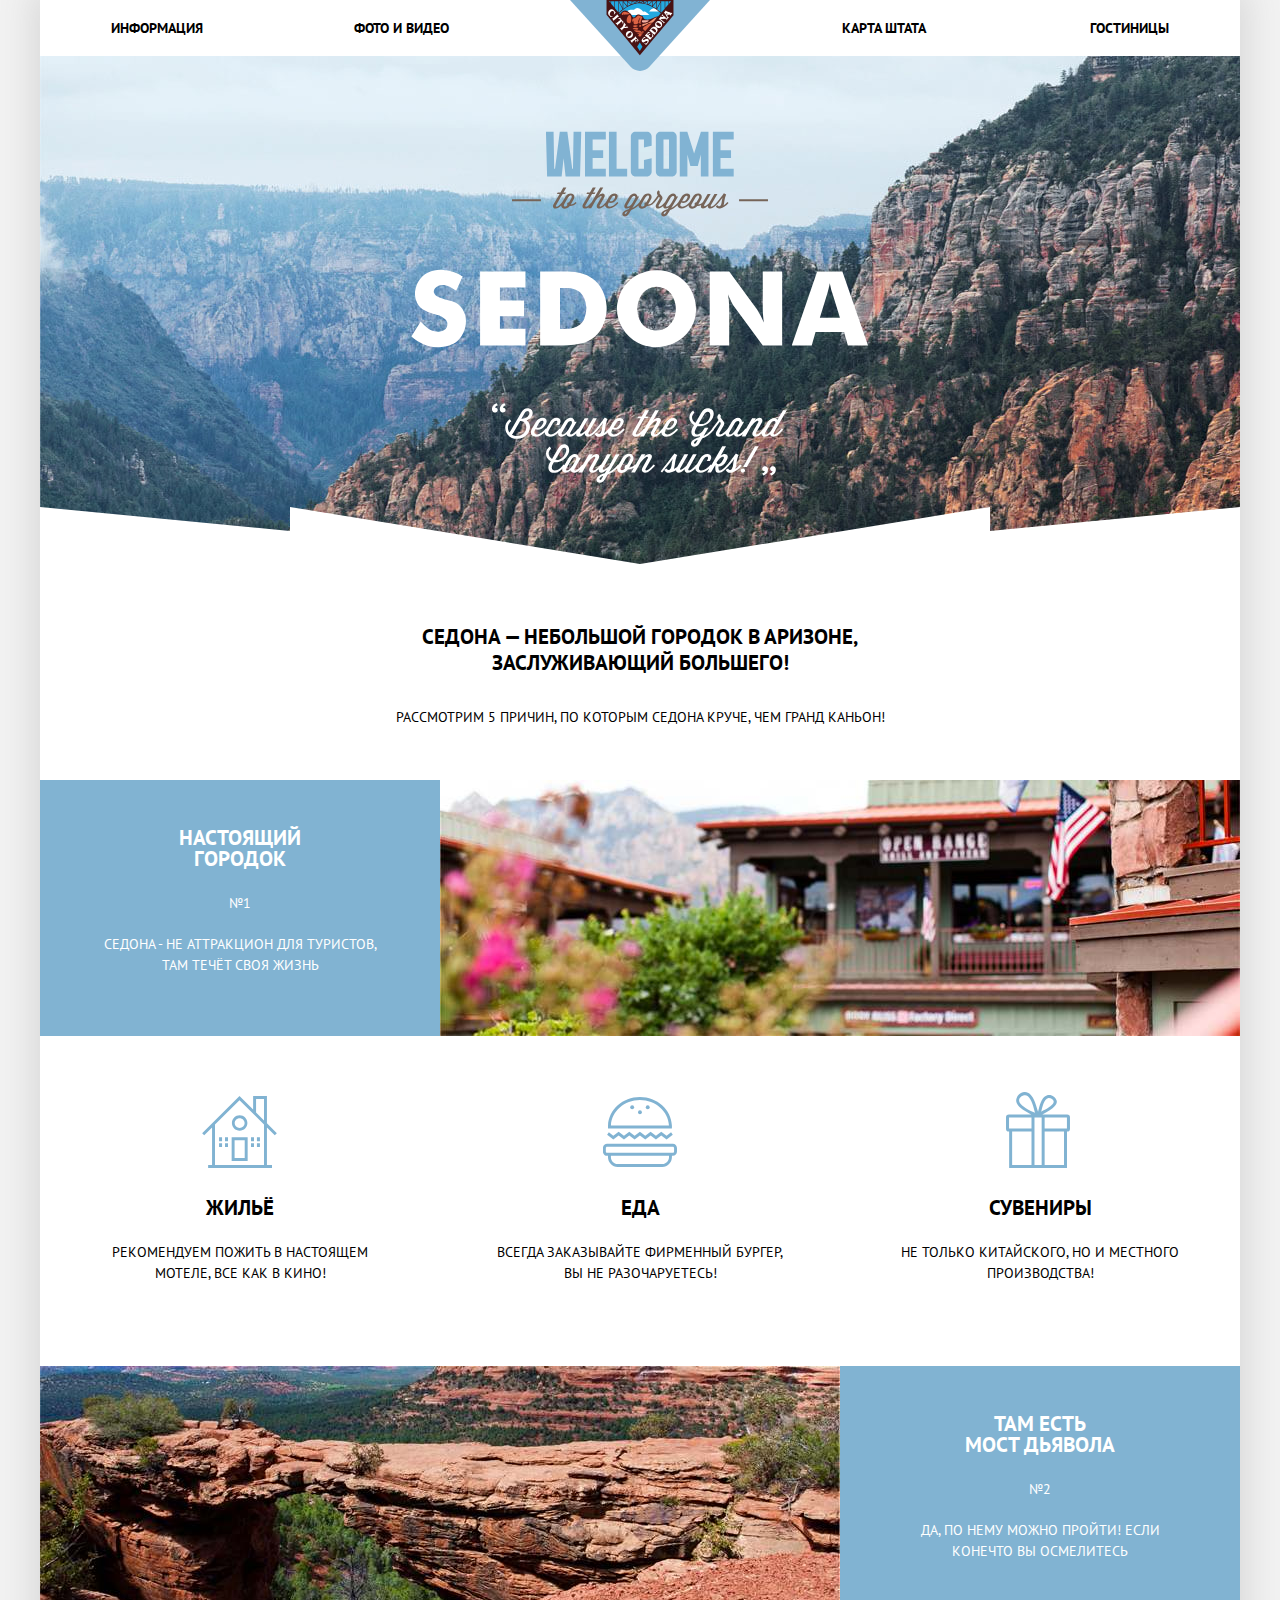
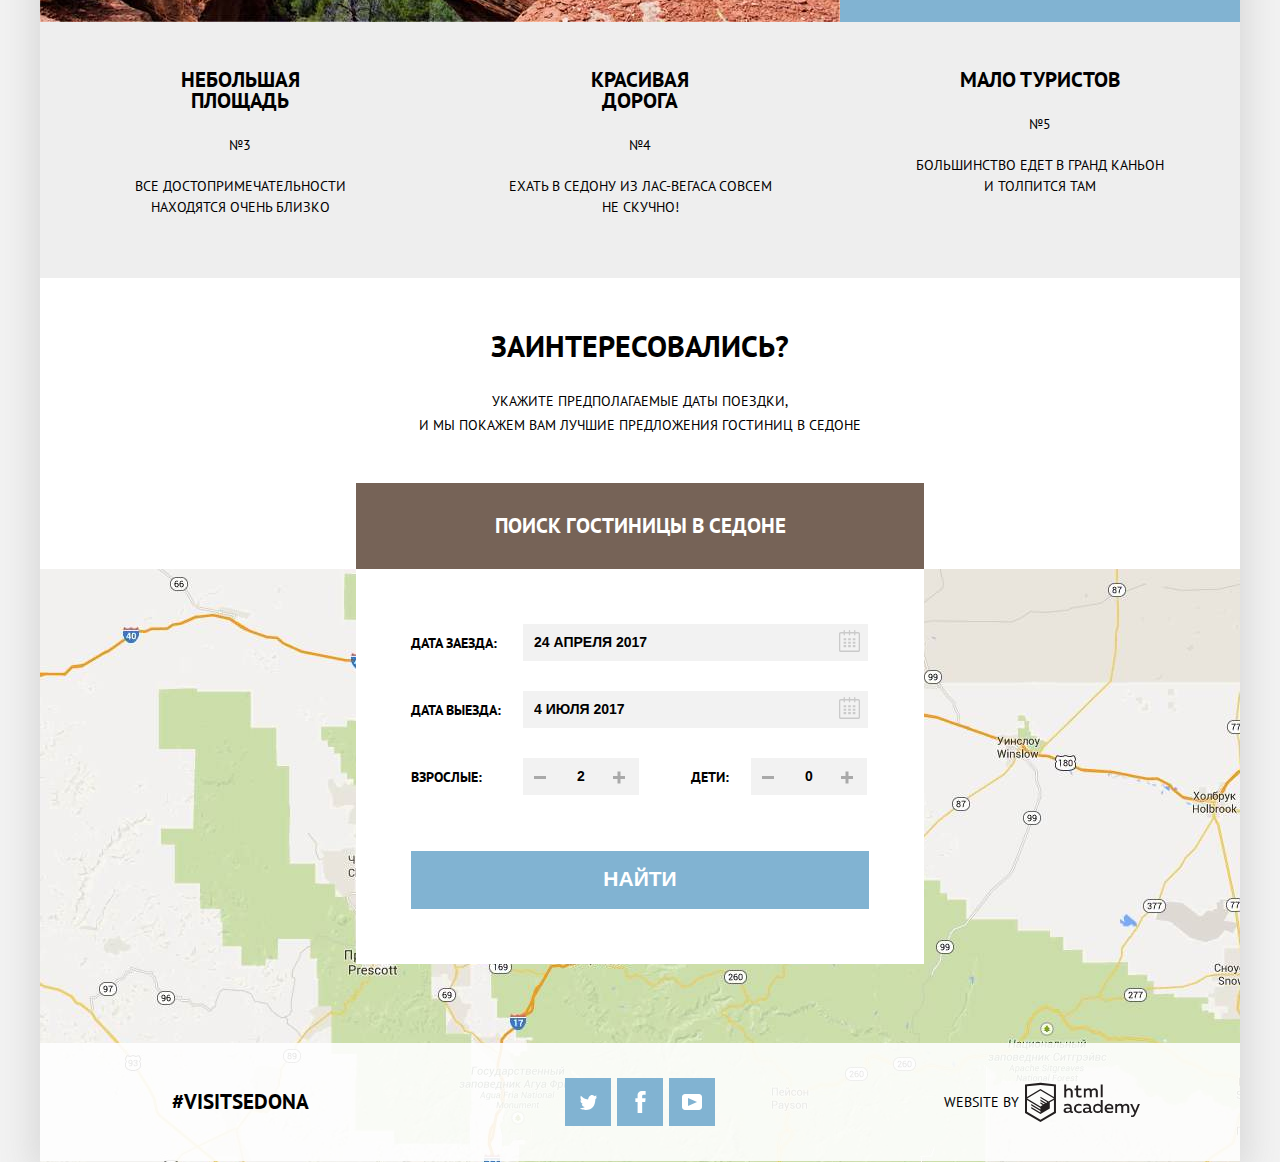
==== commit 04a7a619: "ie... остановись" ====
--- a/index.html
+++ b/index.html
@@ -70,7 +70,7 @@
                 </li>
               </ul>
             </li>
-            <li class="causes-item causes-item-picture">
+            <li class="causes-item causes-item-picture item-2">
               <img src="img/causes-cut-2.jpg" width="800" height="256" alt="Мост дьявола">
               <div class="item-wrap">
                 <h3>Там есть <br> мост дьявола</h3>
@@ -105,7 +105,7 @@
         <section class="reservation">
           <div class="reservation-paragraph">
             <h2 class="visually-hidden">Поиск гостиницы</h2>
-            <p class="as-header">Заинетересовались?</p>
+            <p class="as-header">Заинтересовались?</p>
             <p> Укажите предполагаемые даты поездки,
               <br> и мы покажем вам лучшие предложения гостиниц в Седоне</p>
           </div>
--- a/css/style.css
+++ b/css/style.css
@@ -554,6 +554,7 @@
   -webkit-box-align: center;
   -ms-flex-align: center;
   align-items: center;
+  box-sizing: border-box;
   width: 400px;
   padding-top: 47px;
   padding-bottom: 60px;
@@ -572,8 +573,11 @@
   padding: 0;
 }
 
+.item-2 h3 {
+  width: 170px;
+}
 .item-3-4 p {
-  width: 261px;
+  width: 264px;
 }
 
 .item-5 p {
@@ -688,16 +692,18 @@
   align-items: center;
   position: relative;
 }
-
-.reservation-paragraph {
-  width: 436px;
-  margin-bottom: 46px;
-}
-
 .reservation-paragraph p {
   margin: 0px;
   padding: 0px;
 }
+
+.reservation-paragraph {
+  margin: 0 auto;
+  width: 1200px;
+  margin-bottom: 46px;
+}
+
+
 
 .reservation-paragraph .as-header {
   margin-bottom: 25px;
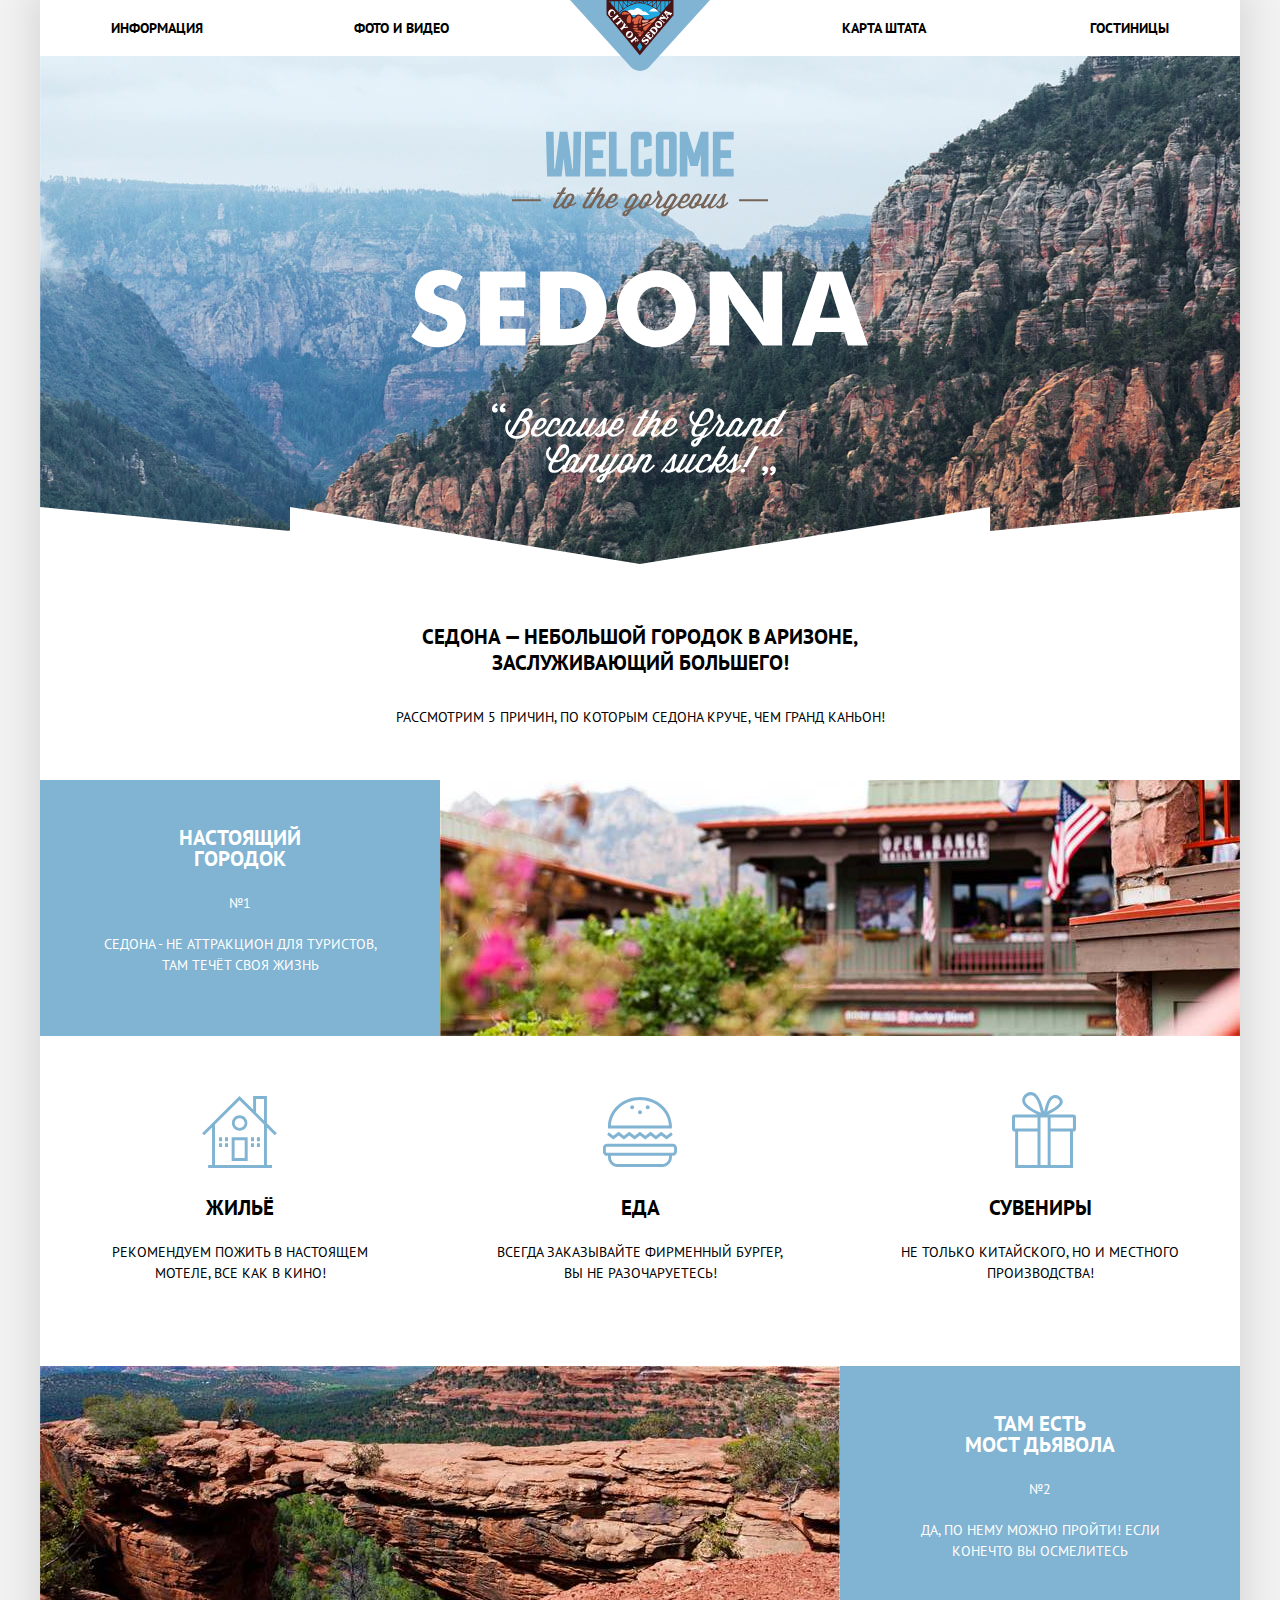
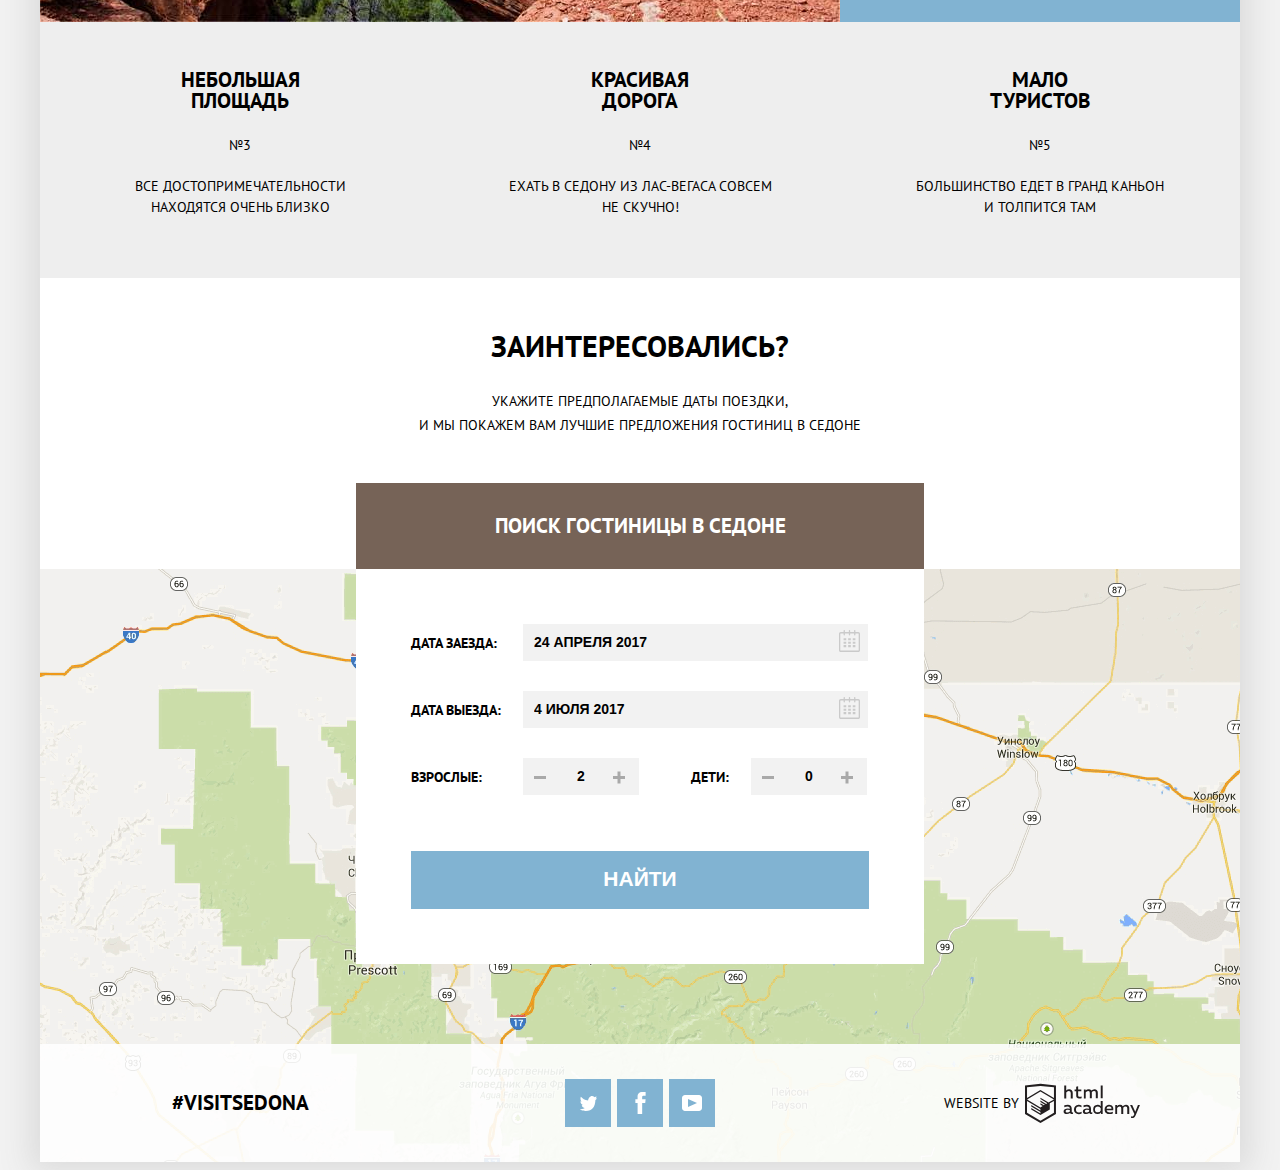
==== commit ae8b1959: "изменения после проверки" ====
--- a/index.html
+++ b/index.html
@@ -159,7 +159,7 @@
         </section>
         <!--карта-->
         <section class="img-map">
-          <!--<img src="img/map-1200.png" width="1200" height="593" alt="мы находимся по обе стороны границы между округами Коконино и Явапай в северной области Долины Верде штата Аризона">-->
+          <img src="img/map-1200.png" width="1200" height="593" alt="мы находимся по обе стороны границы между округами Коконино и Явапай в северной области Долины Верде штата Аризона">
         </section>
       </div>
     </main>
@@ -205,6 +205,7 @@
       </div>
     </footer>
   </div>
+  
 </body>
 
 </html>
--- a/css/style.css
+++ b/css/style.css
@@ -8,11 +8,13 @@
   color: #000000;
   text-transform: uppercase;
   background-color: #f2f2f2;
+  position: relative;
 }
 
 a {
   text-decoration: none;
 }
+
 .shadow {
   box-shadow: 0 0 30px 10px #dbdbdb;
   width: 1200px;
@@ -47,9 +49,11 @@
   clip: rect(0 0 0 0);
   overflow: hidden;
 }
-.site-navigation-list  {
+
+.site-navigation-list {
   background-color: #ffffff;
 }
+
 .site-navigation-list a {
   color: #000000;
   background-color: #ffffff;
@@ -62,9 +66,11 @@
 .site-navigation-list a:active {
   color: #b2b2b2;
 }
+
 .container {
   background-color: #ffffff;
 }
+
 .container h1 {
   font-size: 21px;
   text-align: center;
@@ -201,10 +207,16 @@
   font-weight: 400;
   color: #000000;
   text-align: center;
-  background-color: rgba(254, 254, 254, 0.9);
-}
-
+
+}
 .main-footer-index {
+  position: absolute;
+  bottom: 0;
+  right: 0;
+  left: 0;
+}
+
+.footer-container {
   font-weight: 400;
   color: #000000;
   text-align: center;
@@ -231,6 +243,7 @@
   color: #82b2cf;
   background-color: #5496bd;
 }
+
 
 
 
@@ -389,6 +402,7 @@
   display: inline-block;
   padding: 110px;
 }
+
 
 
 
@@ -576,12 +590,17 @@
 .item-2 h3 {
   width: 170px;
 }
+
 .item-3-4 p {
   width: 264px;
 }
 
 .item-5 p {
   width: 259px;
+}
+
+.item-5 h3 {
+  width: 130px;
 }
 
 .causes-item-picture img {
@@ -670,7 +689,7 @@
   content: "";
   position: absolute;
   top: 56px;
-  left: 172x;
+  left: 172px;
   right: 170px;
   width: 64px;
   height: 76px;
@@ -692,6 +711,7 @@
   align-items: center;
   position: relative;
 }
+
 .reservation-paragraph p {
   margin: 0px;
   padding: 0px;
@@ -890,7 +910,7 @@
   cursor: pointer;
 }
 
-.btn:before {
+.btn::before {
   position: absolute;
   content: "";
   width: 12px;
@@ -900,7 +920,7 @@
   background: #a9a9a9;
 }
 
-.btn:after {
+.btn::after {
   position: absolute;
   content: "";
   width: 12px;
@@ -913,17 +933,17 @@
   transform: rotate(-90deg)
 }
 
-.btn-minus:after {
+.btn-minus::after {
   content: none;
 }
 
-.btn:hover:after,
-.btn:hover:before {
+.btn:hover::after,
+.btn:hover::before {
   background-color: #000000;
 }
 
-.btn:active:after,
-.btn:active:before {
+.btn:active::after,
+.btn:active::before {
   background-color: #81b3d2;
 }
 
@@ -931,7 +951,6 @@
   width: 1200px;
   margin-bottom: 0px;
   height: 593px;
-  background: url("../img/map.jpg");
 }
 
 .main-footer-index {
@@ -1106,12 +1125,16 @@
   position: absolute;
   left: -41px;
   top: 0;
-  width: 23px;
-  height: 23px;
+  width: 27px;
+  height: 27px;
   background-image: url("../img/checkbox-off.svg");
   background-repeat: no-repeat;
   background-position: 0 0;
 }
+.filter-input-checkbox:disabled+label::before {
+    background-image: url("../img/checkbox-off—disable.svg");
+    cursor: default;
+}
 
 .filter-input-checkbox:checked+label::before {
   content: "";
@@ -1119,10 +1142,15 @@
   left: -41px;
   top: 0;
   width: 27px;
-  height: 23px;
+  height: 27px;
   background-image: url("../img/checkbox-on.svg");
   background-repeat: no-repeat;
   background-position: 0 0;
+}
+
+.filter-input-checkbox:checked:disabled+label::before {
+    background-image: url("../img/checkbox-on—disable.svg");
+    cursor: default;
 }
 
 .filter-infr {
@@ -1252,6 +1280,10 @@
   border: 2px solid #ffffff;
   border-radius: 2px;
   cursor: pointer;
+}
+.btn-transparent:hover {
+  background-color: #ffffff;
+  color: #000000;
 }
 
 .sorting {
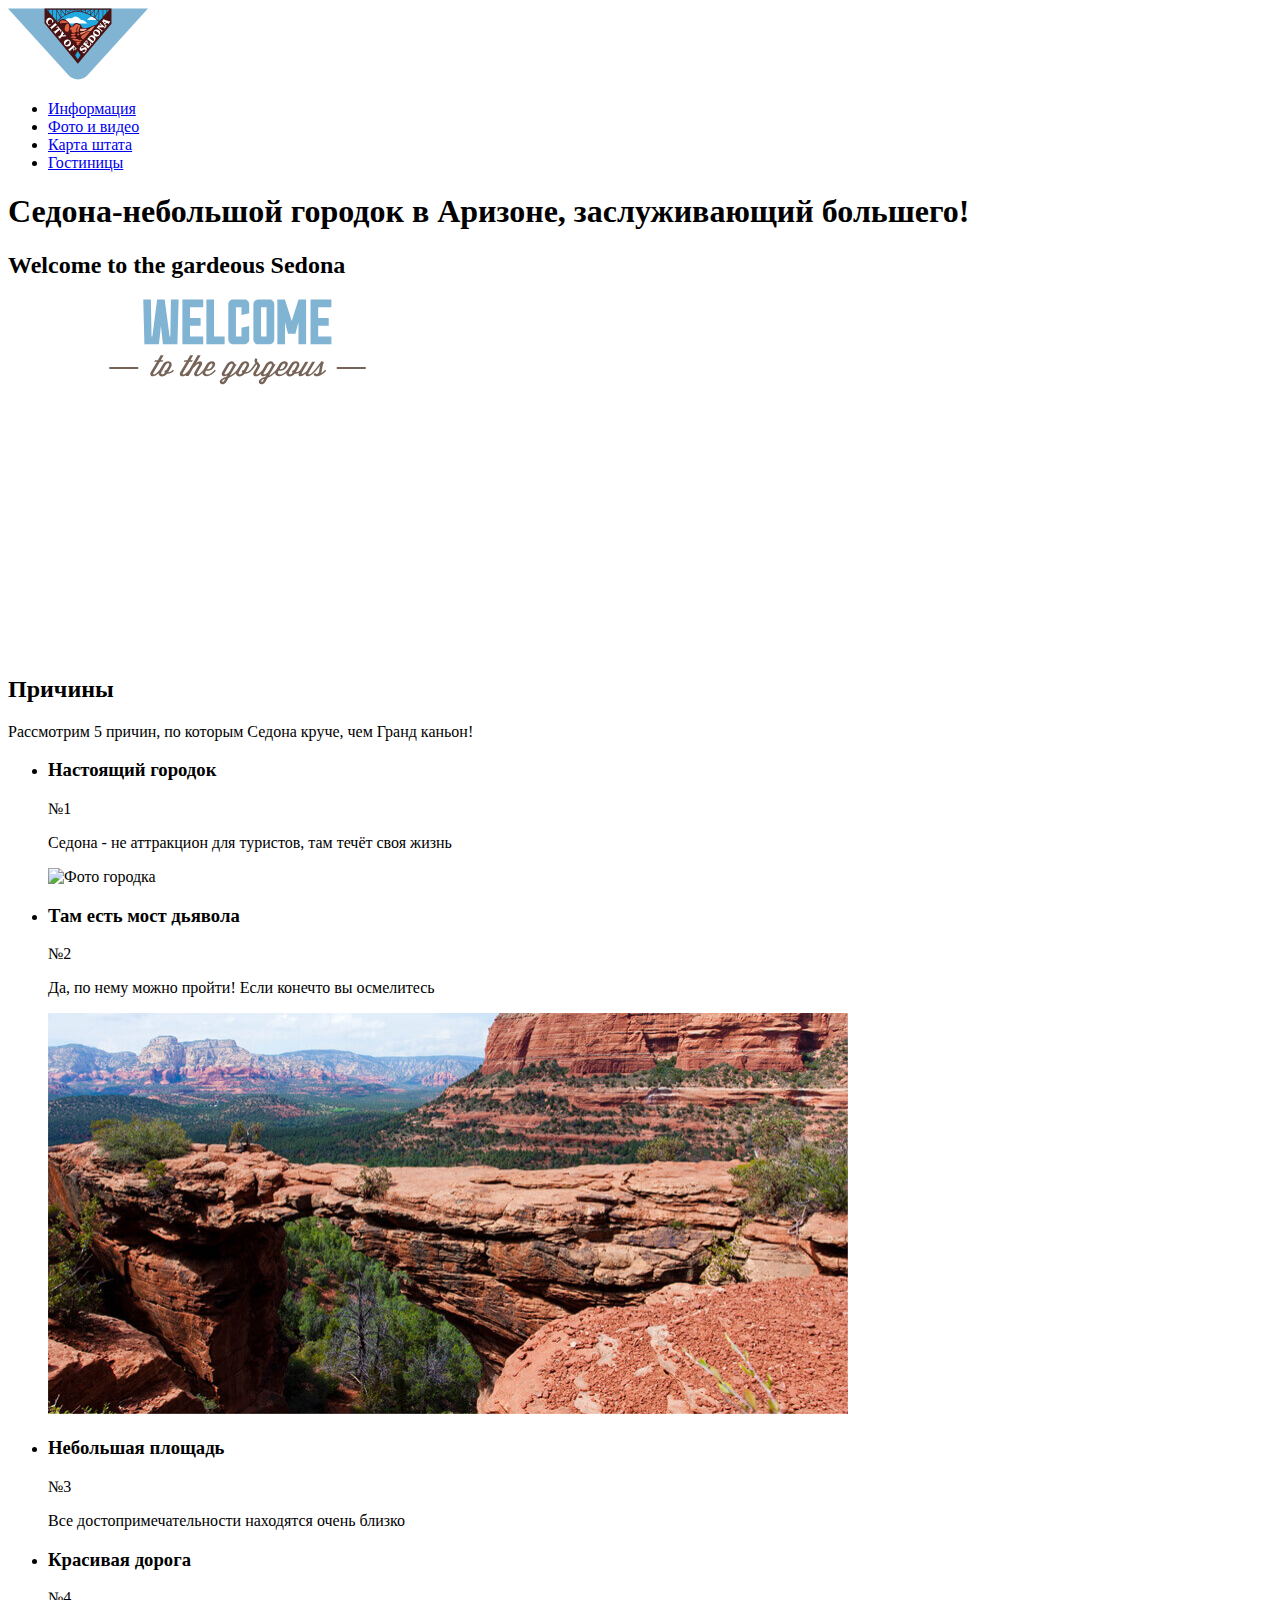
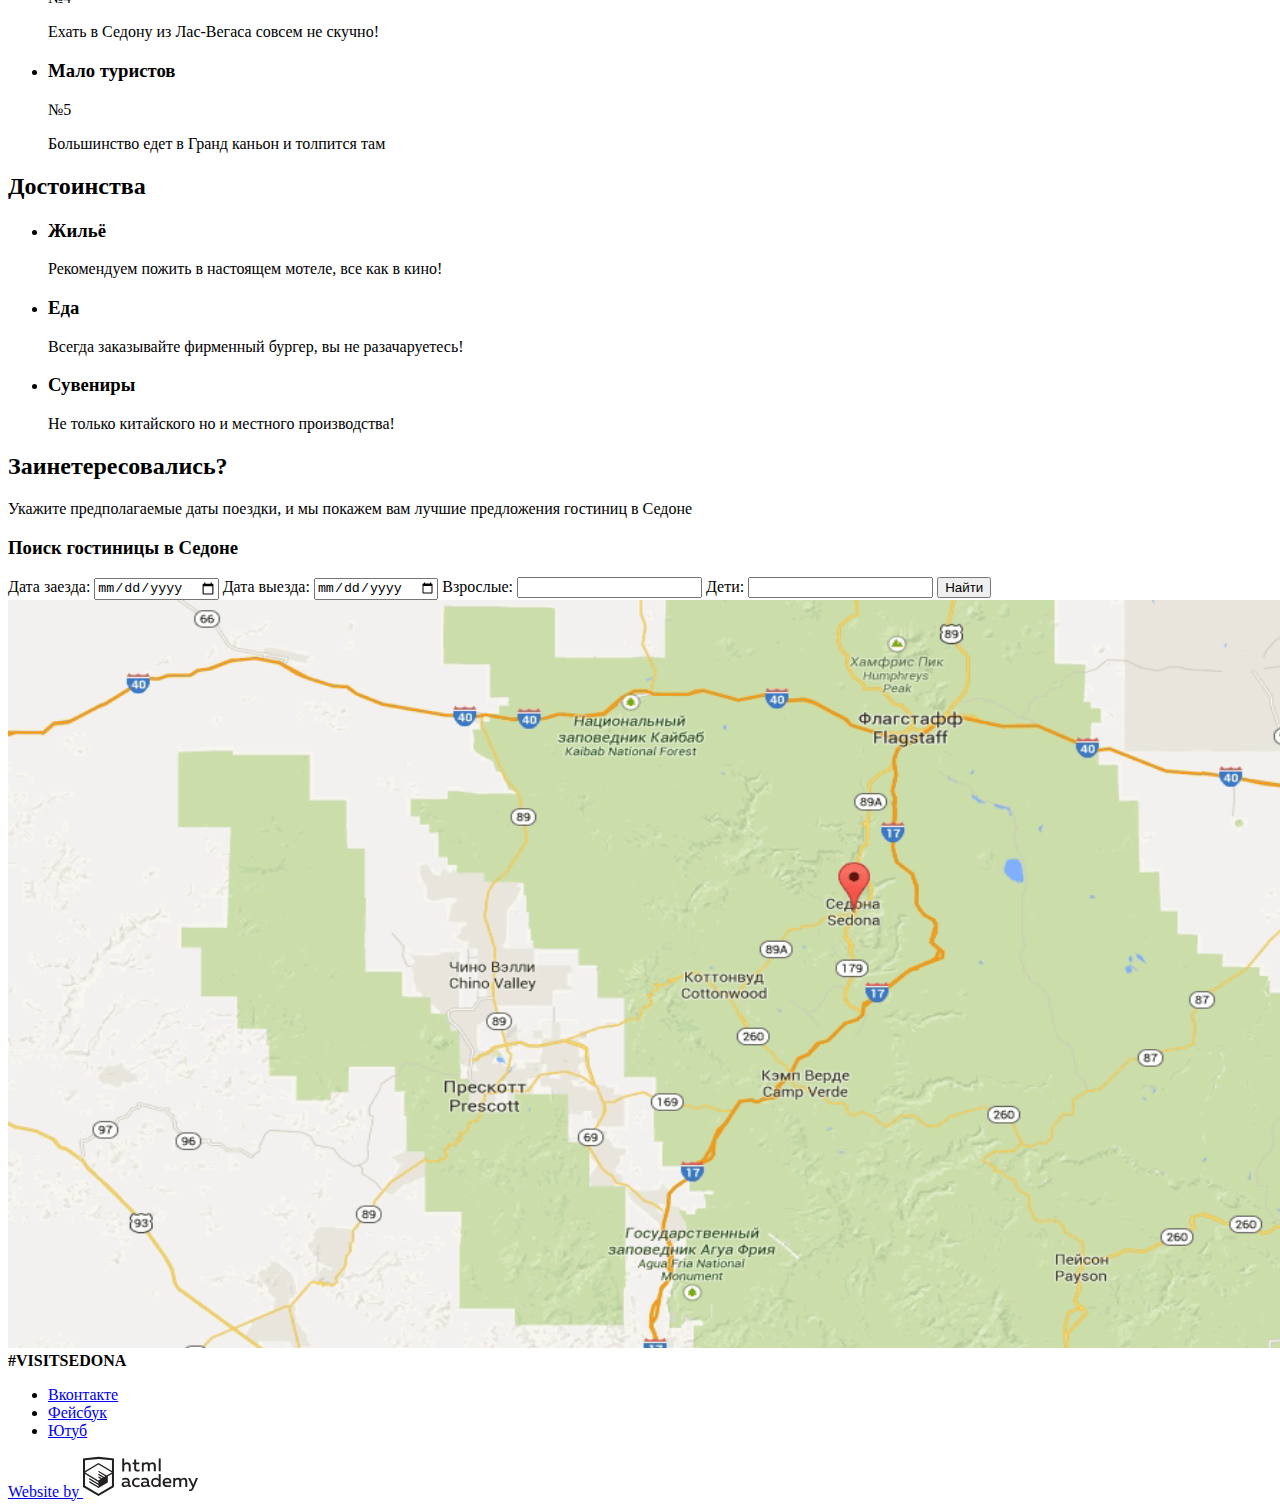
==== commit 28846160: "переименованны классы" ====
--- a/index.html
+++ b/index.html
@@ -1,211 +1,143 @@
 <!DOCTYPE html>
 <html lang="ru">
+  <head>
+    <meta charset="utf-8">
+    <title>HTML Academy: Седона</title>
+  </head>
+  <body>
 
-<head>
-  <meta charset="utf-8">
-  <title>HTML Academy: Седона</title>
-  <link href="https://fonts.googleapis.com/css?family=PT+Sans:400,700&amp;subset=cyrillic" rel="stylesheet">
-  <link href="css/normalize.css" rel="stylesheet">
-  <link rel="stylesheet" href="css/style.css">
-</head>
+<!--главная навигация сайта-->
+  <header class="main-header">
 
-<body>
-  <!--главная навигация сайта-->
-  <div class="shadow">
-    <header class="main-header">
-      <nav class="site-navigation">
-        <div class="site-navigation-wrapper">
-          <a class="site-navigation-logo" href="index.html" aria-label="Нажмите, для перехода на главную страницу">       
-        <img src="img/logo-sedona.svg" width="140" height="72" alt="Логотип городка Седона">     
+    <nav class="site-navigation">
+      <!--логотип сайта-->
+      <div class="site-navigation-logo">
+        <a href="index.html" aria-label="Нажмите, для перехода на главную страницу">
+         <img src="img/logo-sedona.svg" width="140" height="72" alt="Логотип городка Седона">
         </a>
-        </div>
-        <ul class="site-navigation-list">
-          <li class="navigation-left-info"><a href="#" aria-label="Нажмите, что бы узнать подробную информацию о городке">Информация</a></li>
-          <li class="navigation-left-photo"><a href="#" aria-label="Нажмите, для перехода в галерею">Фото и видео</a></li>
-          <li class="navigation-right-map"><a href="#" aria-label="Нажмите, что бы рассмотреть Седону на карте">Карта штата</a></li>
-          <li class="navigation-right-hotels"><a href="hotels.html" aria-label="Нажмите, для поиска гостиницы в Седоне">Гостиницы</a></li>
-        </ul>
-      </nav>
-    </header>
-    <!--Основное содержимое сайта-->
-    <main>
-      <div class="container">
-        <section class="main-image">
-          <h2 class="visually-hidden">Welcome to the gardeous Sedona</h2>
-          <img src="img/intro-welcome.svg" width="458" height="353" alt="Because the Grand Canyon sucks">
-        </section>
-        <h1>Седона — небольшой городок в Аризоне, заслуживающий большего!</h1>
-        <!--раздел "причины"-->
+      </div>
+      <ul class="site-navigation-list">
+        <li><a href="#" aria-label="Нажмите, что бы узнать подробную информацию о городке">Информация</a></li>
+        <li><a href="#" aria-label="Нажмите, для перехода в галерею">Фото и видео</a></li>
+        <li><a href="#" aria-label="Нажмите, что бы рассмотреть Седону на карте">Карта штата</a></li>
+        <li><a href="#" aria-label="Нажмите, для поиска гостиницы в Седоне">Гостиницы</a></li>
+      </ul>
+     </nav>
+   </header>
+
+<!--Основное содержимое сайта-->
+     <main class="container">
+       <h1>Седона-небольшой городок в Аризоне, заслуживающий большего!</h1>
+
+       <section class="main-image">
+         <h2 class="visually-hidden">Welcome to the gardeous Sedona</h2>
+         <img src="img/intro-welcome.svg" width="459" height="353" alt="Because the Grand Canyon sucks">
+       </section>
+
+
+<!--раздел "причины"-->
         <section class="causes">
           <h2 class="visually-hidden">Причины</h2>
-          <p class="pre-causes">Рассмотрим 5 причин, по которым Седона круче, чем Гранд каньон!</p>
+          <p>Рассмотрим 5 причин, по которым Седона круче, чем Гранд каньон!</p>
           <ul class="causes-list">
-            <li class="causes-item causes-item-picture">
-              <div class="item-wrap">
-                <h3>Настоящий городок</h3>
-                <span>№1</span>
-                <p>Седона - не аттракцион для туристов, там течёт своя жизнь</p>
-              </div>
-              <img src="img/causes-cut-1.jpg" width="800" height="256" alt="Фото городка">
+            <li class="causes-item causes-item-blue"><!--класс?-->
+              <h3>Настоящий городок</h3>
+              <p>№1</p>
+              <p>Седона - не аттракцион для туристов, там течёт своя жизнь</p>
+              <img src="img/cause-1-1200.jpg" width="800" height="401" alt="Фото городка">
             </li>
-            <li>
-              <ul class="causes-list quality-list">
-                <li class="causes-item quality-item">
-                  <div class="quality-item-wrap">
-                    <h3>Жильё</h3>
-                    <p>Рекомендуем пожить в настоящем мотеле, все как в кино!</p>
-                  </div>
-                </li>
-                <li class="causes-item quality-item">
-                  <div class=" quality-item-wrap">
-                    <h3>Еда</h3>
-                    <p>Всегда заказывайте фирменный бургер, вы не разочаруетесь!</p>
-                  </div>
-                </li>
-                <li class="causes-item quality-item">
-                  <div class=" quality-item-wrap">
-                    <h3>Сувениры</h3>
-                    <p>Не только китайского, но и местного производства!</p>
-                  </div>
-                </li>
-              </ul>
+            <li class="causes-item causes-item-blue"><!--класс?-->
+              <h3>Там есть мост дьявола</h3>
+              <p>№2</p>
+              <p>Да, по нему можно пройти! Если конечто вы осмелитесь</p>
+              <img src="img/cause-2-1200.jpg" width="800" height="401" alt="Мост дьявола">
             </li>
-            <li class="causes-item causes-item-picture item-2">
-              <img src="img/causes-cut-2.jpg" width="800" height="256" alt="Мост дьявола">
-              <div class="item-wrap">
-                <h3>Там есть <br> мост дьявола</h3>
-                <span>№2</span>
-                <p>Да, по нему можно пройти! Если конечто вы осмелитесь</p>
-              </div>
+            <li class="causes-item">
+              <h3>Небольшая площадь</h3>
+              <p>№3</p>
+              <p>Все достопримечательности находятся очень близко</p>
             </li>
-            <li class="causes-item item-3-4 ">
-              <div class="item-wrap">
-                <h3>Небольшая площадь</h3>
-                <span>№3</span>
-                <p>Все достопримечательности находятся очень близко</p>
-              </div>
+            <li class="causes-item">
+              <h3>Красивая дорога</h3>
+              <p>№4</p>
+              <p>Ехать в Седону из Лас-Вегаса совсем не скучно!</p>
             </li>
-            <li class="causes-item item-3-4">
-              <div class="item-wrap">
-                <h3>Красивая дорога</h3>
-                <span>№4</span>
-                <p>Ехать в Седону из Лас-Вегаса совсем не скучно!</p>
-              </div>
-            </li>
-            <li class="causes-item item-5">
-              <div class="item-wrap">
-                <h3>Мало туристов</h3>
-                <span>№5</span>
-                <p>Большинство едет в Гранд каньон и толпится там</p>
-              </div>
+            <li class="causes-item">
+              <h3>Мало туристов</h3>
+              <p>№5</p>
+              <p>Большинство едет в Гранд каньон и толпится там</p>
             </li>
           </ul>
         </section>
-        <!--раздел бронирование-->
-        <section class="reservation">
-          <div class="reservation-paragraph">
-            <h2 class="visually-hidden">Поиск гостиницы</h2>
-            <p class="as-header">Заинтересовались?</p>
-            <p> Укажите предполагаемые даты поездки,
-              <br> и мы покажем вам лучшие предложения гостиниц в Седоне</p>
+<!--раздел "достоинства"-->
+          <section class="quality">
+            <h2 class="visually-hidden">Достоинства</h2>
+            <ul class="quality-list">
+              <li class="quality-item">
+                <h3>Жильё</h3>
+                <p>Рекомендуем пожить в настоящем мотеле, все как в кино!</p>
+              </li>
+              <li class="quality-item">
+                <h3>Еда</h3>
+                <p>Всегда заказывайте фирменный бургер, вы не разачаруетесь!</p>
+              </li>
+              <li class="quality-item">
+                <h3>Сувениры</h3>
+                <p>Не только китайского но и местного производства!</p>
+              </li>
+            </ul>
+          </section>
+<!--раздел бронирование-->
+          <section class="reservation">
+            <h2>Заинетересовались?</h2>
+            <p> Укажите предполагаемые даты поездки, и мы покажем вам лучшие предложения гостиниц в Седоне</p>
+
+<!--форма бронирования-->
+            <form class="reservation-form" method="post" action="htpps://echo.htmlacademy.ru">
+              <h3>Поиск гостиницы в Седоне</h3>
+              <label>
+                Дата заезда:
+                <input type="date" name="arrival-date" class="date">
+              </label>
+              <label>
+                Дата выезда:
+               <input type="date" name="departure-date" class="date">
+             </label>
+             <label>
+               Взрослые:
+               <input type="number" name="adults" class="people">
+             </label>
+             <label>
+               Дети:
+               <input type="number" name="children" class="people">
+             </label>
+             <button type="submit" class="reservation-button" href="#" aria-label="Нажмите, и мы подберем Вам место для ночлега" >Найти</a>
+           </form>
+          </section>
+<!--карта-->
+          <section class="img-map">
+             <img src="img/map-1200.png" width="1718" height="748" alt="мы находимся по обе стороны границы между округами Коконино и Явапай в северной области Долины Верде штата Аризона">
+          </section>
+
+        </main>
+<!--футер-->
+        <footer class="main-footer">
+            <b>#VISITSEDONA</b>
+
+          <div class="footer-social">
+            <ul>
+              <li><a class="social-btn vk" href="#" aria-label="Наш Вконтакте">Вконтакте</a></li>
+              <li><a class="social-btn facebook" href="#" aria-label="Наш Фейсбук">Фейсбук</a></li>
+              <li><a class="social-btn youtube" href="#" aria-label="Наш Ютуб">Ютуб</a></li>
+            </ul>
           </div>
-          <!--форма бронирования-->
-          <div class="form-call">
-            <a>Поиск гостиницы в Седоне</a>
-          </div>
-          <div class="reservation-column">
-            <form class="reservation-form" method="post" action="https://echo.htmlacademy.ru">
-              <div class="form-list">
-                <p class="input-text">
-                  <label>Дата заезда:</label>
-                  <input type="text" name="arrival-date" id="arrival-date" class="date" placeholder="24 апреля 2017">
-                  <button type="button" class="btn-calendar btn-calendar-arrival">
-                    <svg xmlns="http://www.w3.org/2000/svg" width="21" height="22" viewBox="0 0 21 22">
-                      <path d="M19.251 2.025h-2.845V.648c0-.381-.294-.689-.656-.689-.363 0-.656.308-.656.689v1.377h-3.938V.648c0-.381-.294-.689-.655-.689-.363 0-.657.308-.657.689v1.377H5.906V.648c0-.381-.294-.689-.656-.689-.363 0-.657.308-.657.689v1.377H1.75C.784 2.025 0 2.847 0 3.862v16.302C0 21.179.784 22 1.75 22h17.501c.966 0 1.749-.821 1.749-1.836V3.862c0-1.015-.783-1.837-1.749-1.837zm.437 18.139a.448.448 0 0 1-.437.459H1.75a.45.45 0 0 1-.438-.459V3.862a.45.45 0 0 1 .438-.459h2.844v1.378c0 .381.294.689.657.689.362 0 .656-.308.656-.689V3.403h3.938v1.378c0 .381.294.689.657.689.361 0 .655-.308.655-.689V3.403h3.938v1.378c0 .381.293.689.656.689.362 0 .656-.308.656-.689V3.403h2.845c.241 0 .437.206.437.459v16.302z" />
-                      <path d="M4.594 8.225h2.625v2.066H4.594zM4.594 11.668h2.625v2.067H4.594zM4.594 15.112h2.625v2.066H4.594zM9.188 15.112h2.625v2.066H9.188zM9.188 11.668h2.625v2.067H9.188zM9.188 8.225h2.625v2.066H9.188zM13.781 15.112h2.625v2.066h-2.625zM13.781 11.668h2.625v2.067h-2.625zM13.781 8.225h2.625v2.066h-2.625z" />
-                    </svg>
-                  </button>
-                </p>
-                <p class="input-text">
-                  <label for="departure-date">Дата выезда:</label>
-                  <input type="text" name="departure-date" id="departure-date" class="date" placeholder="4 июля 2017">
-                  <button type="button" class="btn-calendar btn-calendar-departure">
-                    <svg xmlns="http://www.w3.org/2000/svg" width="21" height="22" viewBox="0 0 21 22">
-                      <path d="M19.251 2.025h-2.845V.648c0-.381-.294-.689-.656-.689-.363 0-.656.308-.656.689v1.377h-3.938V.648c0-.381-.294-.689-.655-.689-.363 0-.657.308-.657.689v1.377H5.906V.648c0-.381-.294-.689-.656-.689-.363 0-.657.308-.657.689v1.377H1.75C.784 2.025 0 2.847 0 3.862v16.302C0 21.179.784 22 1.75 22h17.501c.966 0 1.749-.821 1.749-1.836V3.862c0-1.015-.783-1.837-1.749-1.837zm.437 18.139a.448.448 0 0 1-.437.459H1.75a.45.45 0 0 1-.438-.459V3.862a.45.45 0 0 1 .438-.459h2.844v1.378c0 .381.294.689.657.689.362 0 .656-.308.656-.689V3.403h3.938v1.378c0 .381.294.689.657.689.361 0 .655-.308.655-.689V3.403h3.938v1.378c0 .381.293.689.656.689.362 0 .656-.308.656-.689V3.403h2.845c.241 0 .437.206.437.459v16.302z" />
-                      <path d="M4.594 8.225h2.625v2.066H4.594zM4.594 11.668h2.625v2.067H4.594zM4.594 15.112h2.625v2.066H4.594zM9.188 15.112h2.625v2.066H9.188zM9.188 11.668h2.625v2.067H9.188zM9.188 8.225h2.625v2.066H9.188zM13.781 15.112h2.625v2.066h-2.625zM13.781 11.668h2.625v2.067h-2.625zM13.781 8.225h2.625v2.066h-2.625z" />
-                    </svg>
-                  </button>
-                </p>
-                <div class="input-number-column">
-                  <p class="input-number">
-                    <label for="adults">Взрослые:</label>
-                    <button type="button" class="btn btn-minus"></button>
-                    <input type="text" name="adults" id="adults" placeholder="2">
-                    <button type="button" class="btn btn-plus"></button>
-                  </p>
-                  <p class="input-number number-children">
-                    <label for="children">Дети:</label>
-                    <button type="button" class="btn btn-minus"></button>
-                    <input type="text" name="children" id="children" placeholder="0">
-                    <button type="button" class="btn btn-plus"></button>
-                  </p>
-                </div>
-              </div>
-              <button type="submit" class="reservation-button" aria-label="Нажмите, и мы подберем Вам место для ночлега">
-                Найти
-              </button>
-            </form>
-          </div>
-        </section>
-        <!--карта-->
-        <section class="img-map">
-          <img src="img/map-1200.png" width="1200" height="593" alt="мы находимся по обе стороны границы между округами Коконино и Явапай в северной области Долины Верде штата Аризона">
-        </section>
-      </div>
-    </main>
-    <!--футер-->
-    <footer class="main-footer-index">
-      <div class="footer-container">
-        <p class="hashtag">#VISITSEDONA</p>
-        <div class="footer-social">
-          <ul class="social-list">
-            <li>
-              <a class="social-btn tw" href="#" aria-label="Наш Твиттер">
-              <span class="visually-hidden">Твиттер</span>
-              <svg xmlns="http://www.w3.org/2000/svg" xmlns:xlink="http://www.w3.org/1999/xlink" width="17" height="15" viewBox="0 0 17 15">
-                <path fill="#FFF" d="M10.95.144c1.685-.496 2.984.27 3.577 1.179.673-.231 1.331-.481 2.011-.708a2.345 2.345 0 0 1-.857 1.768c.685.17 1.304-.491 1.304-.491-.169 1-1.006 1.788-1.563 2.024-.231 6.75-3.175 11.217-10.077 11.082h-.446c-.41 0-4.164-.46-4.898-1.887 2.271.196 3.893-.422 4.693-1.177-.96-.3-2.679-.477-2.979-2.95.349.106.564.228 1.19.119C1.705 8.247.374 7.53.448 5.33c.285.328 1.067.536 1.34.472C1.085 5.561-.182 2.442.894.85c1.818 1.854 3.735 3.606 7.152 3.773C8.254 2.33 9.183.793 10.95.144z"/></svg>
-            </a>
-            </li>
-            <li>
-              <a class="social-btn facebook" href="#" aria-label="Наш Фейсбук">
-              <span class="visually-hidden">Фейсбук</span>              
-              <svg xmlns="http://www.w3.org/2000/svg" width="19" height="22" viewBox="0 0 10.15 21.74">
-                <path d="M3.34 1.12A4.77 4.77 0 0 1 6.53 0h3.61v3.81H7.81a1.07 1.07 0 0 0-1.09.83v2.55h3.42c-.08 1.23-.24 2.45-.41 3.67h-3v10.87H2.21V10.86H0V7.21h2.19V3.66a3.83 3.83 0 0 1 1.15-2.54z" fill="#fff">          
-                </path>                        
-              </svg>            
-            </a>
-            </li>
-            <li><a class="social-btn youtube" href="#" aria-label="Наш Ютуб">
-            <span class="visually-hidden">Ютуб</span>
-            <svg xmlns="http://www.w3.org/2000/svg" xmlns:xlink="http://www.w3.org/1999/xlink" width="20" height="16" viewBox="0 0 20 16">
-              <path fill="#FFF" d="M17 0H3C1.35 0 0 1.35 0 3v10c0 1.65 1.35 3 3 3h14c1.65 0 3-1.35 3-3V3c0-1.65-1.35-3-3-3zM6.027 11.998V4.002L15.014 8l-8.987 3.998z"/></svg>
+
+          <a href="https://htmlacademy.ru/intensive/htmlcss" aria-label="Нажмите, для перехода на страницу Html Academy">
+            Website by                
+            <img src="img/logo-htmlacademy.svg" width="115" height="41" alt="Html Academy-logo">
           </a>
-            </li>
-          </ul>
-        </div>
-        <div class="footer-copyright"> Website by
-          <a class="footer-copyright-icon" href="https://htmlacademy.ru/intensive/htmlcss" aria-label="Нажмите, для перехода на страницу Html Academy">
-          <span class="visually-hidden">Wisite by</span>
-          <svg id="Layer_1" data-name="Layer 1" xmlns="http://www.w3.org/2000/svg" width="115" height="41" viewBox="0 0 108.08 36.85">
-            <title>logo-htmlacademy-small1</title>
-            <path d="M44.61,26.88a2,2,0,0,0,.55-0.1v1.33a3.25,3.25,0,0,1-1.18.21,1.67,1.67,0,0,1-1.67-1,4.84,4.84,0,0,1-3.14,1.08c-1.51,0-2.91-.83-2.91-2.55,0-2.13,2-2.79,3.71-2.79a11.08,11.08,0,0,1,2.17.25v-0.3c0-1-.76-1.77-2.19-1.77a7.42,7.42,0,0,0-3,.64v-1.7a10.21,10.21,0,0,1,3.19-.55c2.36,0,3.81,1.12,3.81,3.65v3a0.54,0.54,0,0,0,.49.59h0.17Zm-6.44-1.13A1.35,1.35,0,0,0,39.63,27h0.11a3.39,3.39,0,0,0,2.41-1V24.58a9.72,9.72,0,0,0-1.81-.21c-1,0-2.16.33-2.16,1.38h0Zm12.36-6.11a5,5,0,0,1,2.57.64V22a4.08,4.08,0,0,0-2.3-.7,2.75,2.75,0,1,0,0,5.49,5,5,0,0,0,2.43-.64v1.71a6.27,6.27,0,0,1-2.76.57A4.21,4.21,0,0,1,46,24.51q0-.21,0-0.41a4.32,4.32,0,0,1,4.18-4.46h0.38Zm12.17,7.24a2,2,0,0,0,.55-0.1v1.33a3.25,3.25,0,0,1-1.18.21,1.67,1.67,0,0,1-1.67-1,4.84,4.84,0,0,1-3.14,1.08c-1.51,0-2.91-.83-2.91-2.55,0-2.13,2-2.79,3.71-2.79a11.08,11.08,0,0,1,2.17.25v-0.3c0-1-.76-1.77-2.19-1.77a7.42,7.42,0,0,0-3,.64v-1.7a10.21,10.21,0,0,1,3.19-.55c2.36,0,3.81,1.12,3.81,3.65v3a0.54,0.54,0,0,0,.49.59h0.17Zm-6.44-1.13A1.35,1.35,0,0,0,57.73,27h0.11a3.39,3.39,0,0,0,2.41-1V24.58a9.72,9.72,0,0,0-1.81-.21c-1.06,0-2.16.33-2.16,1.38h0ZM73,16V28.2H71.35V26.88a3.88,3.88,0,0,1-3.19,1.54,4.4,4.4,0,0,1,0-8.78,3.81,3.81,0,0,1,3,1.3V16H73Zm-4.53,5.22a2.76,2.76,0,1,0,0,5.52A2.86,2.86,0,0,0,71.15,25V23A2.91,2.91,0,0,0,68.49,21.27ZM79,19.64c3.31,0,4.46,2.68,3.92,5.09H76.7c0.21,1.5,1.67,2.11,3.19,2.11a6.11,6.11,0,0,0,2.64-.59v1.6a7.14,7.14,0,0,1-3,.57C77,28.42,74.78,27,74.78,24a4.18,4.18,0,0,1,4-4.39H79Zm0.09,1.54a2.28,2.28,0,0,0-2.44,2.1v0.06H81.3A2,2,0,0,0,79.13,21.18Zm5.73,7V19.87h1.65v1a3.81,3.81,0,0,1,2.78-1.27A2.86,2.86,0,0,1,91.89,21a4.12,4.12,0,0,1,2.91-1.33A3.06,3.06,0,0,1,98,23V28.2h-1.9V23.05a1.59,1.59,0,0,0-1.42-1.75H94.42a2.8,2.8,0,0,0-2.07,1.12V28.2h-1.9V23.05A1.59,1.59,0,0,0,89,21.31H88.8a3,3,0,0,0-2.21,1.29v5.63H84.86Zm21.31-8.33h1.9l-3.91,9.46c-0.9,2.17-2.09,2.86-3.35,2.86a4.76,4.76,0,0,1-1.1-.14V30.46a2.86,2.86,0,0,0,.85.12c0.9,0,1.58-.64,2.07-1.9l0.17-.42-4-8.4h2l2.86,6.29ZM38.73,1.46V6.22a3.81,3.81,0,0,1,2.7-1.14,3.25,3.25,0,0,1,3.44,3.4v5.15H43V8.72a1.81,1.81,0,0,0-1.61-2h-0.3a2.93,2.93,0,0,0-2.32,1.39v5.52h-1.9V1.46h1.9ZM49.94,2.31v3h3V6.91h-3v3.81c0,1.1.5,1.46,1.58,1.46a4.49,4.49,0,0,0,1.69-.33v1.6A6.8,6.8,0,0,1,51,13.8a2.55,2.55,0,0,1-2.86-2.74V6.89H46.58V5.26h1.5V2.74Zm5.4,11.31V5.28H57v1A3.81,3.81,0,0,1,59.77,5a2.86,2.86,0,0,1,2.6,1.33A4.12,4.12,0,0,1,65.28,5,3.06,3.06,0,0,1,68.44,8.4v5.21h-1.9V8.46a1.59,1.59,0,0,0-1.42-1.75H64.89a2.8,2.8,0,0,0-2.07,1.12v5.78h-1.9V8.46A1.59,1.59,0,0,0,59.5,6.71H59.27A3,3,0,0,0,57.06,8v5.63H55.34ZM71.17,1.45H73V13.6H71.17V1.45ZM14.71,0H14.55L0,1.54V28.21l14.55,8.66,14.55-8.66V1.54Zm12.5,27.1L14.55,34.64,1.9,27.12V16.18l12.59,7.5V25L5.86,19.9v1.31l8.68,5.21v1.39L5.87,22.65V24l8.68,5.21,8.75-5.24V18.31L27.2,16V27.12Zm0-12.53-3.48,2-1.6,1L14.51,13v1.31L21,18.23H21l-0.14.09-1,.54-5.37-3.2V17l4.24,2.52-1,.67-3.2-1.9v1.31l2.1,1.24L14.5,22.1,2,14.65,14.51,7.11Zm0-1.32L14.49,5.76,1.91,13.25v-10L14.56,1.92,27.21,3.25v10h0Z" transform="translate(0 -0.02)" fill="#231f20"/>
-          </svg>
-        </a>
-        </div>
-      </div>
-    </footer>
-  </div>
-  
-</body>
+          
+        </footer>
 
+  </body>
 </html>
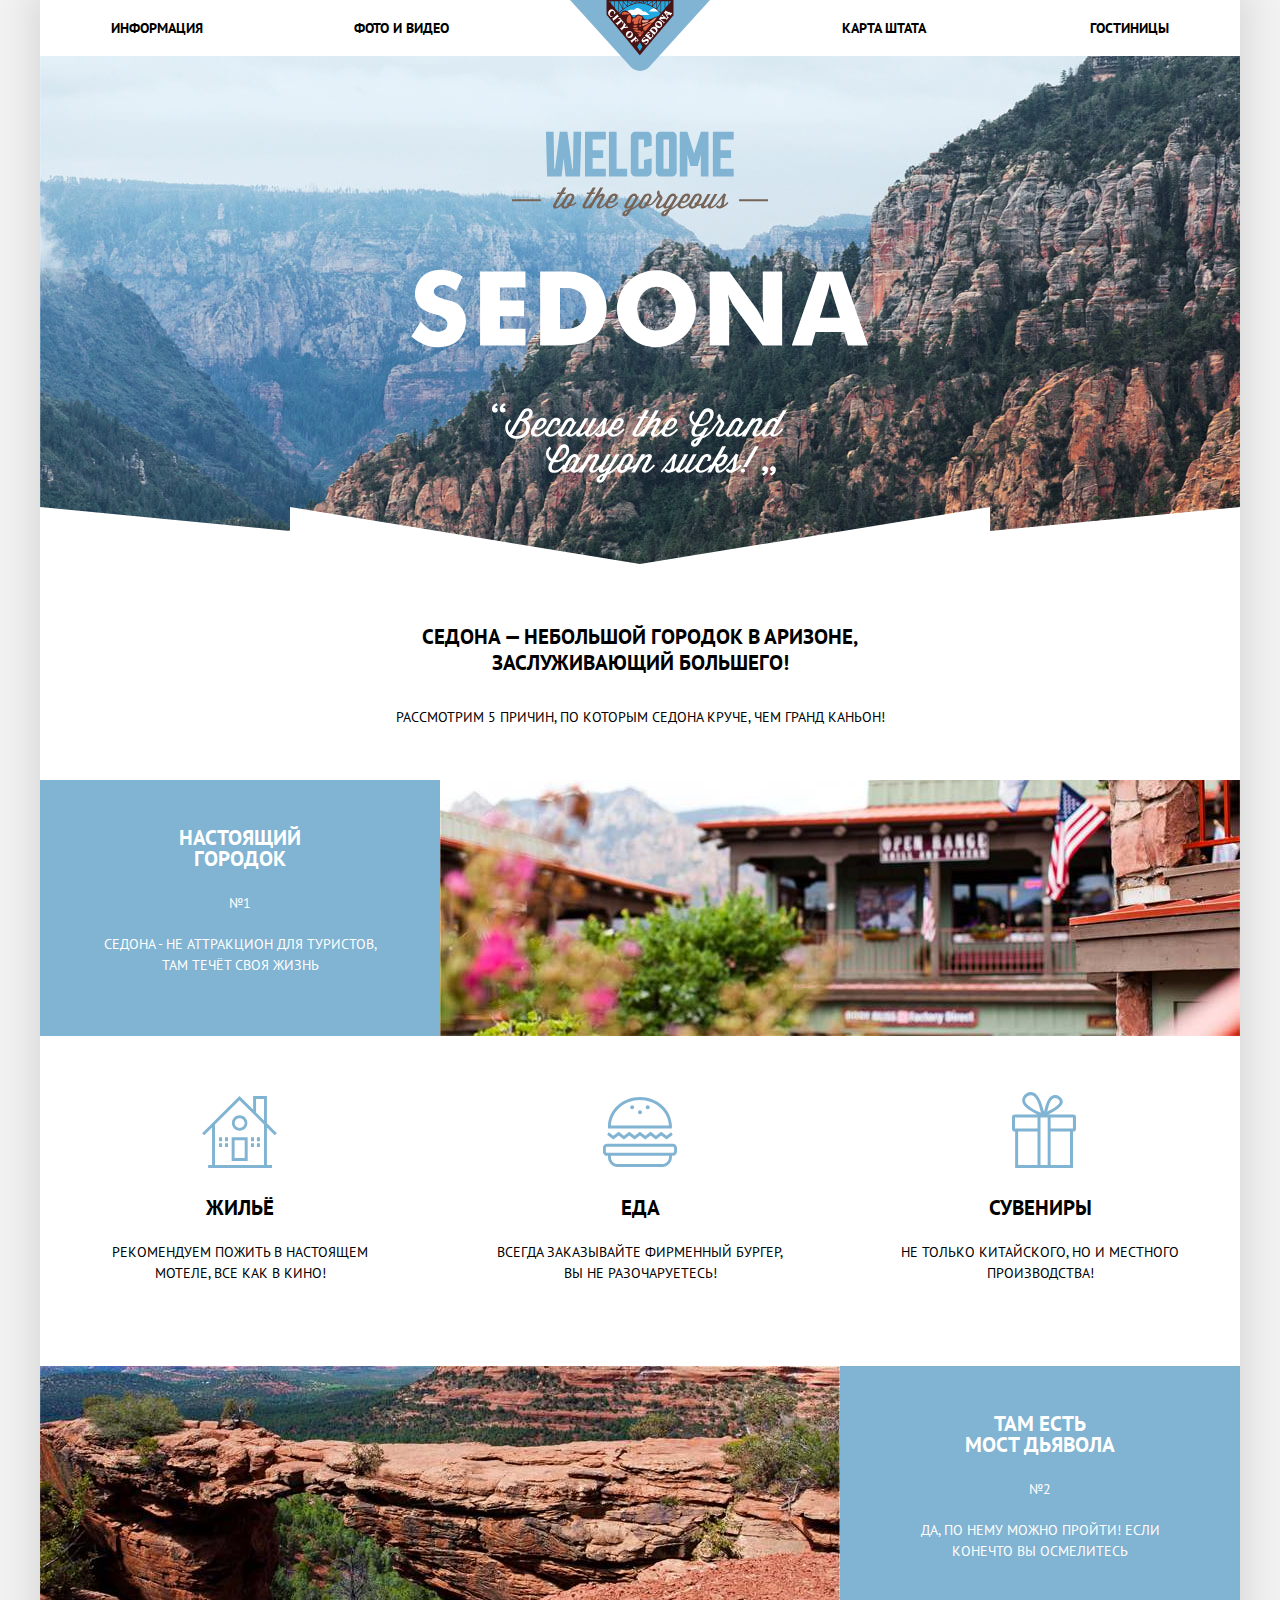
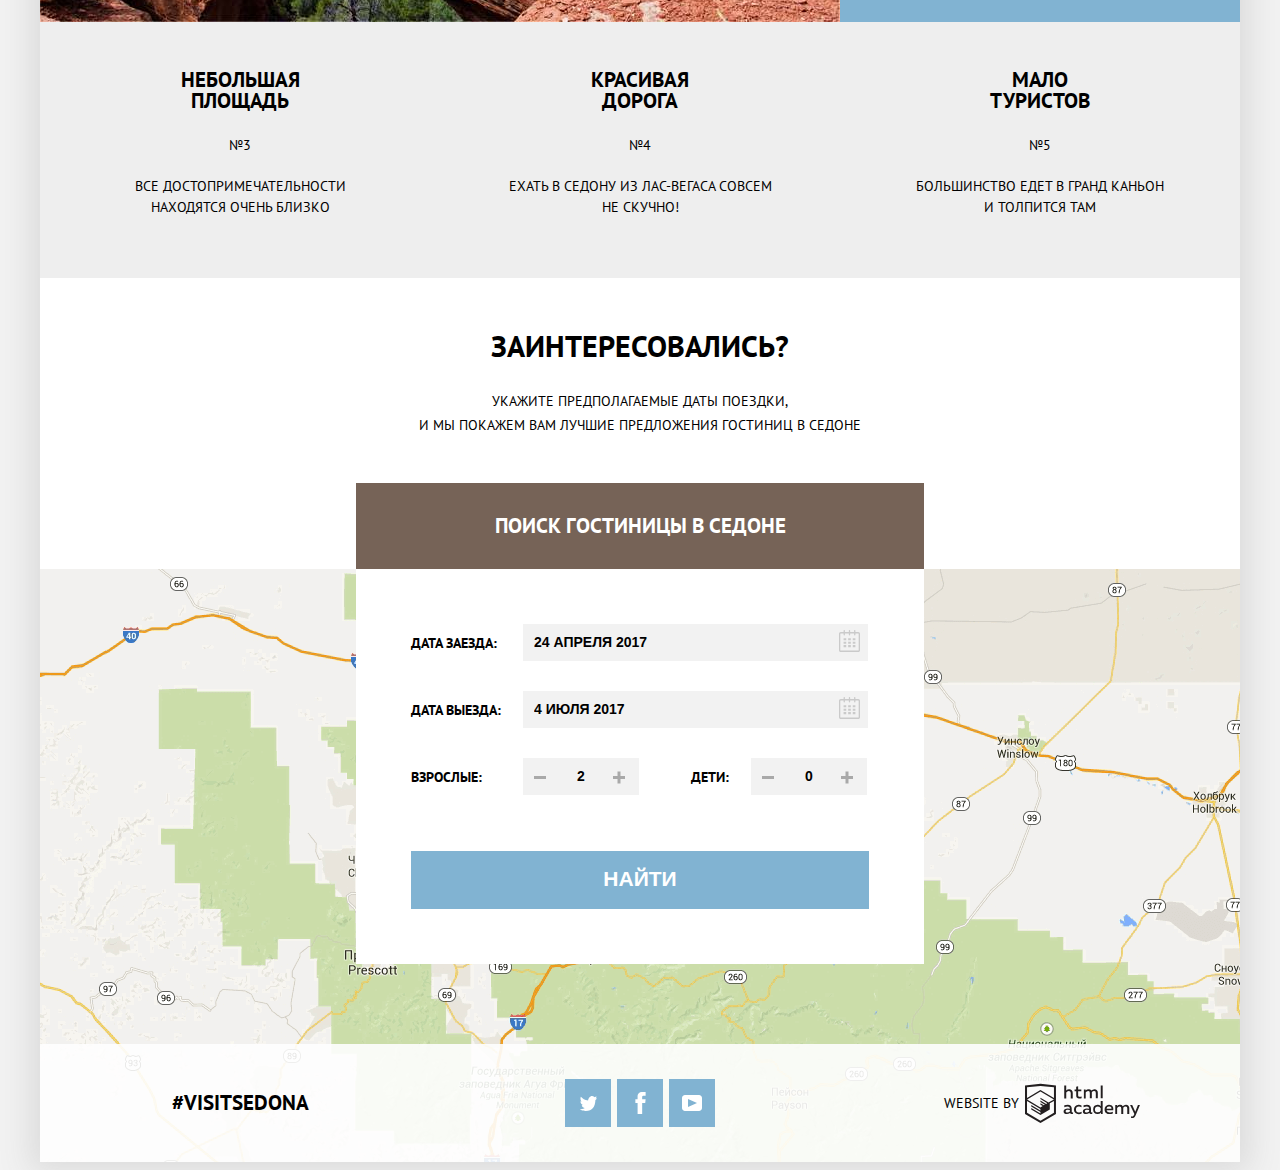
==== commit 86a63318: "минимизация css" ====
--- a/index.html
+++ b/index.html
@@ -1,143 +1,211 @@
 <!DOCTYPE html>
 <html lang="ru">
-  <head>
-    <meta charset="utf-8">
-    <title>HTML Academy: Седона</title>
-  </head>
-  <body>
 
-<!--главная навигация сайта-->
-  <header class="main-header">
+<head>
+  <meta charset="utf-8">
+  <title>HTML Academy: Седона</title>
+  <link href="https://fonts.googleapis.com/css?family=PT+Sans:400,700&amp;subset=cyrillic" rel="stylesheet">
+  <link href="css/normalize.css" rel="stylesheet">
+  <link rel="stylesheet" href="css/style.min.css">
+</head>
 
-    <nav class="site-navigation">
-      <!--логотип сайта-->
-      <div class="site-navigation-logo">
-        <a href="index.html" aria-label="Нажмите, для перехода на главную страницу">
-         <img src="img/logo-sedona.svg" width="140" height="72" alt="Логотип городка Седона">
+<body>
+  <!--главная навигация сайта-->
+  <div class="shadow">
+    <header class="main-header">
+      <nav class="site-navigation">
+        <div class="site-navigation-wrapper">
+          <a class="site-navigation-logo" href="index.html" aria-label="Нажмите, для перехода на главную страницу">       
+        <img src="img/logo-sedona.svg" width="140" height="72" alt="Логотип городка Седона">     
         </a>
-      </div>
-      <ul class="site-navigation-list">
-        <li><a href="#" aria-label="Нажмите, что бы узнать подробную информацию о городке">Информация</a></li>
-        <li><a href="#" aria-label="Нажмите, для перехода в галерею">Фото и видео</a></li>
-        <li><a href="#" aria-label="Нажмите, что бы рассмотреть Седону на карте">Карта штата</a></li>
-        <li><a href="#" aria-label="Нажмите, для поиска гостиницы в Седоне">Гостиницы</a></li>
-      </ul>
-     </nav>
-   </header>
-
-<!--Основное содержимое сайта-->
-     <main class="container">
-       <h1>Седона-небольшой городок в Аризоне, заслуживающий большего!</h1>
-
-       <section class="main-image">
-         <h2 class="visually-hidden">Welcome to the gardeous Sedona</h2>
-         <img src="img/intro-welcome.svg" width="459" height="353" alt="Because the Grand Canyon sucks">
-       </section>
-
-
-<!--раздел "причины"-->
+        </div>
+        <ul class="site-navigation-list">
+          <li class="navigation-left-info"><a href="#" aria-label="Нажмите, что бы узнать подробную информацию о городке">Информация</a></li>
+          <li class="navigation-left-photo"><a href="#" aria-label="Нажмите, для перехода в галерею">Фото и видео</a></li>
+          <li class="navigation-right-map"><a href="#" aria-label="Нажмите, что бы рассмотреть Седону на карте">Карта штата</a></li>
+          <li class="navigation-right-hotels"><a href="hotels.html" aria-label="Нажмите, для поиска гостиницы в Седоне">Гостиницы</a></li>
+        </ul>
+      </nav>
+    </header>
+    <!--Основное содержимое сайта-->
+    <main>
+      <div class="container">
+        <section class="main-image">
+          <h2 class="visually-hidden">Welcome to the gardeous Sedona</h2>
+          <img src="img/intro-welcome.svg" width="458" height="353" alt="Because the Grand Canyon sucks">
+        </section>
+        <h1>Седона — небольшой городок в Аризоне, заслуживающий большего!</h1>
+        <!--раздел "причины"-->
         <section class="causes">
           <h2 class="visually-hidden">Причины</h2>
-          <p>Рассмотрим 5 причин, по которым Седона круче, чем Гранд каньон!</p>
+          <p class="pre-causes">Рассмотрим 5 причин, по которым Седона круче, чем Гранд каньон!</p>
           <ul class="causes-list">
-            <li class="causes-item causes-item-blue"><!--класс?-->
-              <h3>Настоящий городок</h3>
-              <p>№1</p>
-              <p>Седона - не аттракцион для туристов, там течёт своя жизнь</p>
-              <img src="img/cause-1-1200.jpg" width="800" height="401" alt="Фото городка">
-            </li>
-            <li class="causes-item causes-item-blue"><!--класс?-->
-              <h3>Там есть мост дьявола</h3>
-              <p>№2</p>
-              <p>Да, по нему можно пройти! Если конечто вы осмелитесь</p>
-              <img src="img/cause-2-1200.jpg" width="800" height="401" alt="Мост дьявола">
-            </li>
-            <li class="causes-item">
-              <h3>Небольшая площадь</h3>
-              <p>№3</p>
-              <p>Все достопримечательности находятся очень близко</p>
-            </li>
-            <li class="causes-item">
-              <h3>Красивая дорога</h3>
-              <p>№4</p>
-              <p>Ехать в Седону из Лас-Вегаса совсем не скучно!</p>
-            </li>
-            <li class="causes-item">
-              <h3>Мало туристов</h3>
-              <p>№5</p>
-              <p>Большинство едет в Гранд каньон и толпится там</p>
+            <li class="causes-item causes-item-picture">
+              <div class="item-wrap">
+                <h3>Настоящий городок</h3>
+                <span>№1</span>
+                <p>Седона - не аттракцион для туристов, там течёт своя жизнь</p>
+              </div>
+              <img src="img/causes-cut-1.jpg" width="800" height="256" alt="Фото городка">
+            </li>
+            <li>
+              <ul class="causes-list quality-list">
+                <li class="causes-item quality-item">
+                  <div class="quality-item-wrap">
+                    <h3>Жильё</h3>
+                    <p>Рекомендуем пожить в настоящем мотеле, все как в кино!</p>
+                  </div>
+                </li>
+                <li class="causes-item quality-item">
+                  <div class=" quality-item-wrap">
+                    <h3>Еда</h3>
+                    <p>Всегда заказывайте фирменный бургер, вы не разочаруетесь!</p>
+                  </div>
+                </li>
+                <li class="causes-item quality-item">
+                  <div class=" quality-item-wrap">
+                    <h3>Сувениры</h3>
+                    <p>Не только китайского, но и местного производства!</p>
+                  </div>
+                </li>
+              </ul>
+            </li>
+            <li class="causes-item causes-item-picture item-2">
+              <img src="img/causes-cut-2.jpg" width="800" height="256" alt="Мост дьявола">
+              <div class="item-wrap">
+                <h3>Там есть <br> мост дьявола</h3>
+                <span>№2</span>
+                <p>Да, по нему можно пройти! Если конечто вы осмелитесь</p>
+              </div>
+            </li>
+            <li class="causes-item item-3-4 ">
+              <div class="item-wrap">
+                <h3>Небольшая площадь</h3>
+                <span>№3</span>
+                <p>Все достопримечательности находятся очень близко</p>
+              </div>
+            </li>
+            <li class="causes-item item-3-4">
+              <div class="item-wrap">
+                <h3>Красивая дорога</h3>
+                <span>№4</span>
+                <p>Ехать в Седону из Лас-Вегаса совсем не скучно!</p>
+              </div>
+            </li>
+            <li class="causes-item item-5">
+              <div class="item-wrap">
+                <h3>Мало туристов</h3>
+                <span>№5</span>
+                <p>Большинство едет в Гранд каньон и толпится там</p>
+              </div>
             </li>
           </ul>
         </section>
-<!--раздел "достоинства"-->
-          <section class="quality">
-            <h2 class="visually-hidden">Достоинства</h2>
-            <ul class="quality-list">
-              <li class="quality-item">
-                <h3>Жильё</h3>
-                <p>Рекомендуем пожить в настоящем мотеле, все как в кино!</p>
-              </li>
-              <li class="quality-item">
-                <h3>Еда</h3>
-                <p>Всегда заказывайте фирменный бургер, вы не разачаруетесь!</p>
-              </li>
-              <li class="quality-item">
-                <h3>Сувениры</h3>
-                <p>Не только китайского но и местного производства!</p>
-              </li>
-            </ul>
-          </section>
-<!--раздел бронирование-->
-          <section class="reservation">
-            <h2>Заинетересовались?</h2>
-            <p> Укажите предполагаемые даты поездки, и мы покажем вам лучшие предложения гостиниц в Седоне</p>
+        <!--раздел бронирование-->
+        <section class="reservation">
+          <div class="reservation-paragraph">
+            <h2 class="visually-hidden">Поиск гостиницы</h2>
+            <p class="as-header">Заинтересовались?</p>
+            <p> Укажите предполагаемые даты поездки,
+              <br> и мы покажем вам лучшие предложения гостиниц в Седоне</p>
+          </div>
+          <!--форма бронирования-->
+          <div class="form-call">
+            <a>Поиск гостиницы в Седоне</a>
+          </div>
+          <div class="reservation-column">
+            <form class="reservation-form" method="post" action="https://echo.htmlacademy.ru">
+              <div class="form-list">
+                <p class="input-text">
+                  <label>Дата заезда:</label>
+                  <input type="text" name="arrival-date" id="arrival-date" class="date" placeholder="24 апреля 2017">
+                  <button type="button" class="btn-calendar btn-calendar-arrival">
+                    <svg xmlns="http://www.w3.org/2000/svg" width="21" height="22" viewBox="0 0 21 22">
+                      <path d="M19.251 2.025h-2.845V.648c0-.381-.294-.689-.656-.689-.363 0-.656.308-.656.689v1.377h-3.938V.648c0-.381-.294-.689-.655-.689-.363 0-.657.308-.657.689v1.377H5.906V.648c0-.381-.294-.689-.656-.689-.363 0-.657.308-.657.689v1.377H1.75C.784 2.025 0 2.847 0 3.862v16.302C0 21.179.784 22 1.75 22h17.501c.966 0 1.749-.821 1.749-1.836V3.862c0-1.015-.783-1.837-1.749-1.837zm.437 18.139a.448.448 0 0 1-.437.459H1.75a.45.45 0 0 1-.438-.459V3.862a.45.45 0 0 1 .438-.459h2.844v1.378c0 .381.294.689.657.689.362 0 .656-.308.656-.689V3.403h3.938v1.378c0 .381.294.689.657.689.361 0 .655-.308.655-.689V3.403h3.938v1.378c0 .381.293.689.656.689.362 0 .656-.308.656-.689V3.403h2.845c.241 0 .437.206.437.459v16.302z" />
+                      <path d="M4.594 8.225h2.625v2.066H4.594zM4.594 11.668h2.625v2.067H4.594zM4.594 15.112h2.625v2.066H4.594zM9.188 15.112h2.625v2.066H9.188zM9.188 11.668h2.625v2.067H9.188zM9.188 8.225h2.625v2.066H9.188zM13.781 15.112h2.625v2.066h-2.625zM13.781 11.668h2.625v2.067h-2.625zM13.781 8.225h2.625v2.066h-2.625z" />
+                    </svg>
+                  </button>
+                </p>
+                <p class="input-text">
+                  <label for="departure-date">Дата выезда:</label>
+                  <input type="text" name="departure-date" id="departure-date" class="date" placeholder="4 июля 2017">
+                  <button type="button" class="btn-calendar btn-calendar-departure">
+                    <svg xmlns="http://www.w3.org/2000/svg" width="21" height="22" viewBox="0 0 21 22">
+                      <path d="M19.251 2.025h-2.845V.648c0-.381-.294-.689-.656-.689-.363 0-.656.308-.656.689v1.377h-3.938V.648c0-.381-.294-.689-.655-.689-.363 0-.657.308-.657.689v1.377H5.906V.648c0-.381-.294-.689-.656-.689-.363 0-.657.308-.657.689v1.377H1.75C.784 2.025 0 2.847 0 3.862v16.302C0 21.179.784 22 1.75 22h17.501c.966 0 1.749-.821 1.749-1.836V3.862c0-1.015-.783-1.837-1.749-1.837zm.437 18.139a.448.448 0 0 1-.437.459H1.75a.45.45 0 0 1-.438-.459V3.862a.45.45 0 0 1 .438-.459h2.844v1.378c0 .381.294.689.657.689.362 0 .656-.308.656-.689V3.403h3.938v1.378c0 .381.294.689.657.689.361 0 .655-.308.655-.689V3.403h3.938v1.378c0 .381.293.689.656.689.362 0 .656-.308.656-.689V3.403h2.845c.241 0 .437.206.437.459v16.302z" />
+                      <path d="M4.594 8.225h2.625v2.066H4.594zM4.594 11.668h2.625v2.067H4.594zM4.594 15.112h2.625v2.066H4.594zM9.188 15.112h2.625v2.066H9.188zM9.188 11.668h2.625v2.067H9.188zM9.188 8.225h2.625v2.066H9.188zM13.781 15.112h2.625v2.066h-2.625zM13.781 11.668h2.625v2.067h-2.625zM13.781 8.225h2.625v2.066h-2.625z" />
+                    </svg>
+                  </button>
+                </p>
+                <div class="input-number-column">
+                  <p class="input-number">
+                    <label for="adults">Взрослые:</label>
+                    <button type="button" class="btn btn-minus"></button>
+                    <input type="text" name="adults" id="adults" placeholder="2">
+                    <button type="button" class="btn btn-plus"></button>
+                  </p>
+                  <p class="input-number number-children">
+                    <label for="children">Дети:</label>
+                    <button type="button" class="btn btn-minus"></button>
+                    <input type="text" name="children" id="children" placeholder="0">
+                    <button type="button" class="btn btn-plus"></button>
+                  </p>
+                </div>
+              </div>
+              <button type="submit" class="reservation-button" aria-label="Нажмите, и мы подберем Вам место для ночлега">
+                Найти
+              </button>
+            </form>
+          </div>
+        </section>
+        <!--карта-->
+        <section class="img-map">
+          <img src="img/map-1200.png" width="1200" height="593" alt="мы находимся по обе стороны границы между округами Коконино и Явапай в северной области Долины Верде штата Аризона">
+        </section>
+      </div>
+    </main>
+    <!--футер-->
+    <footer class="main-footer-index">
+      <div class="footer-container">
+        <p class="hashtag">#VISITSEDONA</p>
+        <div class="footer-social">
+          <ul class="social-list">
+            <li>
+              <a class="social-btn tw" href="#" aria-label="Наш Твиттер">
+              <span class="visually-hidden">Твиттер</span>
+              <svg xmlns="http://www.w3.org/2000/svg" xmlns:xlink="http://www.w3.org/1999/xlink" width="17" height="15" viewBox="0 0 17 15">
+                <path fill="#FFF" d="M10.95.144c1.685-.496 2.984.27 3.577 1.179.673-.231 1.331-.481 2.011-.708a2.345 2.345 0 0 1-.857 1.768c.685.17 1.304-.491 1.304-.491-.169 1-1.006 1.788-1.563 2.024-.231 6.75-3.175 11.217-10.077 11.082h-.446c-.41 0-4.164-.46-4.898-1.887 2.271.196 3.893-.422 4.693-1.177-.96-.3-2.679-.477-2.979-2.95.349.106.564.228 1.19.119C1.705 8.247.374 7.53.448 5.33c.285.328 1.067.536 1.34.472C1.085 5.561-.182 2.442.894.85c1.818 1.854 3.735 3.606 7.152 3.773C8.254 2.33 9.183.793 10.95.144z"/></svg>
+            </a>
+            </li>
+            <li>
+              <a class="social-btn facebook" href="#" aria-label="Наш Фейсбук">
+              <span class="visually-hidden">Фейсбук</span>              
+              <svg xmlns="http://www.w3.org/2000/svg" width="19" height="22" viewBox="0 0 10.15 21.74">
+                <path d="M3.34 1.12A4.77 4.77 0 0 1 6.53 0h3.61v3.81H7.81a1.07 1.07 0 0 0-1.09.83v2.55h3.42c-.08 1.23-.24 2.45-.41 3.67h-3v10.87H2.21V10.86H0V7.21h2.19V3.66a3.83 3.83 0 0 1 1.15-2.54z" fill="#fff">          
+                </path>                        
+              </svg>            
+            </a>
+            </li>
+            <li><a class="social-btn youtube" href="#" aria-label="Наш Ютуб">
+            <span class="visually-hidden">Ютуб</span>
+            <svg xmlns="http://www.w3.org/2000/svg" xmlns:xlink="http://www.w3.org/1999/xlink" width="20" height="16" viewBox="0 0 20 16">
+              <path fill="#FFF" d="M17 0H3C1.35 0 0 1.35 0 3v10c0 1.65 1.35 3 3 3h14c1.65 0 3-1.35 3-3V3c0-1.65-1.35-3-3-3zM6.027 11.998V4.002L15.014 8l-8.987 3.998z"/></svg>
+          </a>
+            </li>
+          </ul>
+        </div>
+        <div class="footer-copyright"> Website by
+          <a class="footer-copyright-icon" href="https://htmlacademy.ru/intensive/htmlcss" aria-label="Нажмите, для перехода на страницу Html Academy">
+          <span class="visually-hidden">Wisite by</span>
+          <svg id="Layer_1" data-name="Layer 1" xmlns="http://www.w3.org/2000/svg" width="115" height="41" viewBox="0 0 108.08 36.85">
+            <title>logo-htmlacademy-small1</title>
+            <path d="M44.61,26.88a2,2,0,0,0,.55-0.1v1.33a3.25,3.25,0,0,1-1.18.21,1.67,1.67,0,0,1-1.67-1,4.84,4.84,0,0,1-3.14,1.08c-1.51,0-2.91-.83-2.91-2.55,0-2.13,2-2.79,3.71-2.79a11.08,11.08,0,0,1,2.17.25v-0.3c0-1-.76-1.77-2.19-1.77a7.42,7.42,0,0,0-3,.64v-1.7a10.21,10.21,0,0,1,3.19-.55c2.36,0,3.81,1.12,3.81,3.65v3a0.54,0.54,0,0,0,.49.59h0.17Zm-6.44-1.13A1.35,1.35,0,0,0,39.63,27h0.11a3.39,3.39,0,0,0,2.41-1V24.58a9.72,9.72,0,0,0-1.81-.21c-1,0-2.16.33-2.16,1.38h0Zm12.36-6.11a5,5,0,0,1,2.57.64V22a4.08,4.08,0,0,0-2.3-.7,2.75,2.75,0,1,0,0,5.49,5,5,0,0,0,2.43-.64v1.71a6.27,6.27,0,0,1-2.76.57A4.21,4.21,0,0,1,46,24.51q0-.21,0-0.41a4.32,4.32,0,0,1,4.18-4.46h0.38Zm12.17,7.24a2,2,0,0,0,.55-0.1v1.33a3.25,3.25,0,0,1-1.18.21,1.67,1.67,0,0,1-1.67-1,4.84,4.84,0,0,1-3.14,1.08c-1.51,0-2.91-.83-2.91-2.55,0-2.13,2-2.79,3.71-2.79a11.08,11.08,0,0,1,2.17.25v-0.3c0-1-.76-1.77-2.19-1.77a7.42,7.42,0,0,0-3,.64v-1.7a10.21,10.21,0,0,1,3.19-.55c2.36,0,3.81,1.12,3.81,3.65v3a0.54,0.54,0,0,0,.49.59h0.17Zm-6.44-1.13A1.35,1.35,0,0,0,57.73,27h0.11a3.39,3.39,0,0,0,2.41-1V24.58a9.72,9.72,0,0,0-1.81-.21c-1.06,0-2.16.33-2.16,1.38h0ZM73,16V28.2H71.35V26.88a3.88,3.88,0,0,1-3.19,1.54,4.4,4.4,0,0,1,0-8.78,3.81,3.81,0,0,1,3,1.3V16H73Zm-4.53,5.22a2.76,2.76,0,1,0,0,5.52A2.86,2.86,0,0,0,71.15,25V23A2.91,2.91,0,0,0,68.49,21.27ZM79,19.64c3.31,0,4.46,2.68,3.92,5.09H76.7c0.21,1.5,1.67,2.11,3.19,2.11a6.11,6.11,0,0,0,2.64-.59v1.6a7.14,7.14,0,0,1-3,.57C77,28.42,74.78,27,74.78,24a4.18,4.18,0,0,1,4-4.39H79Zm0.09,1.54a2.28,2.28,0,0,0-2.44,2.1v0.06H81.3A2,2,0,0,0,79.13,21.18Zm5.73,7V19.87h1.65v1a3.81,3.81,0,0,1,2.78-1.27A2.86,2.86,0,0,1,91.89,21a4.12,4.12,0,0,1,2.91-1.33A3.06,3.06,0,0,1,98,23V28.2h-1.9V23.05a1.59,1.59,0,0,0-1.42-1.75H94.42a2.8,2.8,0,0,0-2.07,1.12V28.2h-1.9V23.05A1.59,1.59,0,0,0,89,21.31H88.8a3,3,0,0,0-2.21,1.29v5.63H84.86Zm21.31-8.33h1.9l-3.91,9.46c-0.9,2.17-2.09,2.86-3.35,2.86a4.76,4.76,0,0,1-1.1-.14V30.46a2.86,2.86,0,0,0,.85.12c0.9,0,1.58-.64,2.07-1.9l0.17-.42-4-8.4h2l2.86,6.29ZM38.73,1.46V6.22a3.81,3.81,0,0,1,2.7-1.14,3.25,3.25,0,0,1,3.44,3.4v5.15H43V8.72a1.81,1.81,0,0,0-1.61-2h-0.3a2.93,2.93,0,0,0-2.32,1.39v5.52h-1.9V1.46h1.9ZM49.94,2.31v3h3V6.91h-3v3.81c0,1.1.5,1.46,1.58,1.46a4.49,4.49,0,0,0,1.69-.33v1.6A6.8,6.8,0,0,1,51,13.8a2.55,2.55,0,0,1-2.86-2.74V6.89H46.58V5.26h1.5V2.74Zm5.4,11.31V5.28H57v1A3.81,3.81,0,0,1,59.77,5a2.86,2.86,0,0,1,2.6,1.33A4.12,4.12,0,0,1,65.28,5,3.06,3.06,0,0,1,68.44,8.4v5.21h-1.9V8.46a1.59,1.59,0,0,0-1.42-1.75H64.89a2.8,2.8,0,0,0-2.07,1.12v5.78h-1.9V8.46A1.59,1.59,0,0,0,59.5,6.71H59.27A3,3,0,0,0,57.06,8v5.63H55.34ZM71.17,1.45H73V13.6H71.17V1.45ZM14.71,0H14.55L0,1.54V28.21l14.55,8.66,14.55-8.66V1.54Zm12.5,27.1L14.55,34.64,1.9,27.12V16.18l12.59,7.5V25L5.86,19.9v1.31l8.68,5.21v1.39L5.87,22.65V24l8.68,5.21,8.75-5.24V18.31L27.2,16V27.12Zm0-12.53-3.48,2-1.6,1L14.51,13v1.31L21,18.23H21l-0.14.09-1,.54-5.37-3.2V17l4.24,2.52-1,.67-3.2-1.9v1.31l2.1,1.24L14.5,22.1,2,14.65,14.51,7.11Zm0-1.32L14.49,5.76,1.91,13.25v-10L14.56,1.92,27.21,3.25v10h0Z" transform="translate(0 -0.02)" fill="#231f20"/>
+          </svg>
+        </a>
+        </div>
+      </div>
+    </footer>
+  </div>
+  
+</body>
 
-<!--форма бронирования-->
-            <form class="reservation-form" method="post" action="htpps://echo.htmlacademy.ru">
-              <h3>Поиск гостиницы в Седоне</h3>
-              <label>
-                Дата заезда:
-                <input type="date" name="arrival-date" class="date">
-              </label>
-              <label>
-                Дата выезда:
-               <input type="date" name="departure-date" class="date">
-             </label>
-             <label>
-               Взрослые:
-               <input type="number" name="adults" class="people">
-             </label>
-             <label>
-               Дети:
-               <input type="number" name="children" class="people">
-             </label>
-             <button type="submit" class="reservation-button" href="#" aria-label="Нажмите, и мы подберем Вам место для ночлега" >Найти</a>
-           </form>
-          </section>
-<!--карта-->
-          <section class="img-map">
-             <img src="img/map-1200.png" width="1718" height="748" alt="мы находимся по обе стороны границы между округами Коконино и Явапай в северной области Долины Верде штата Аризона">
-          </section>
-
-        </main>
-<!--футер-->
-        <footer class="main-footer">
-            <b>#VISITSEDONA</b>
-
-          <div class="footer-social">
-            <ul>
-              <li><a class="social-btn vk" href="#" aria-label="Наш Вконтакте">Вконтакте</a></li>
-              <li><a class="social-btn facebook" href="#" aria-label="Наш Фейсбук">Фейсбук</a></li>
-              <li><a class="social-btn youtube" href="#" aria-label="Наш Ютуб">Ютуб</a></li>
-            </ul>
-          </div>
-
-          <a href="https://htmlacademy.ru/intensive/htmlcss" aria-label="Нажмите, для перехода на страницу Html Academy">
-            Website by                
-            <img src="img/logo-htmlacademy.svg" width="115" height="41" alt="Html Academy-logo">
-          </a>
-          
-        </footer>
-
-  </body>
 </html>
--- a/css/style.min.css
+++ b/css/style.min.css
@@ -0,0 +1 @@
+body{margin:0;padding:0;font-family:"PT Sans",Arial,sans-serif;font-size:14px;line-height:26px;font-weight:700;color:#000;text-transform:uppercase;background-color:#f2f2f2;position:relative}a{text-decoration:none}.shadow{box-shadow:0 0 30px 10px #dbdbdb;width:1200px;margin:0 auto}img{max-width:100%;height:auto}.breadcrumbs,.causes-list,.hotels-list,.site-navigation-list{list-style:none}.visually-hidden:not(:focus):not(:active),input[type=checkbox].visually-hidden,input[type=radio].visually-hidden{position:absolute;width:1px;height:1px;margin:-1px;border:0;padding:0;white-space:nowrap;-webkit-clip-path:inset(100%);clip-path:inset(100%);clip:rect(0 0 0 0);overflow:hidden}.container,.site-navigation-list{background-color:#fff}.site-navigation-list a{color:#000;background-color:#fff}.site-navigation-list a:hover{color:#81b3d2}.site-navigation-list a:active{color:#b2b2b2}.container h1{font-size:21px;text-align:center;width:440px;margin:auto auto 28px}.main-image,.main-image::after{width:1200px;background-repeat:no-repeat}.main-image{min-height:353px;background-color:#6d676b;position:relative;background-image:url(../img/bg-photo-index-1200-crop.jpg);background-position:top center}.main-image::after{content:"";position:absolute;top:451px;left:0;height:59px;background-image:url(../img/intro-mask.svg);background-position:0 0}.causes{font-weight:400;text-align:center}.causes-item{line-height:21px;background-color:#eee}.causes-item h3{font-size:21px;font-weight:700;width:160px;padding:0;margin:0 0 24px}.causes-item-picture,.footer-social a{color:#fff;background-color:#81b3d2}.quality-item{background-color:#fff}.reservation{line-height:24px;font-weight:400;text-align:center}.as-header{font-size:30px;line-height:36px;font-weight:700}.reservation-form{font-size:14px;line-height:26px;font-weight:700}.form-call{font-size:21px;font-weight:700;color:#fff;background-color:#766357;cursor:pointer}.form-call:hover{background-color:#604e43}.form-call:active{color:#75665e;background-color:#503e33}.reservation-form input[type=number],.reservation-form input[type=text]{background-color:#f2f2f2;border:0}.reservation-form input[type=text]:hover{background-color:#ebebeb}.reservation-form input[type=text]:focus{background-color:#fff;border:0;outline:1px #ebebeb solid}.reservation-form input[type=text]::placeholder{font:inherit;color:#000;font-size:14px;line-height:21px;font-weight:700;text-transform:uppercase}.reservation-button{font-size:21px;line-height:26px;font-weight:700;color:#fff;text-align:center;vertical-align:middle;text-transform:uppercase;border:0;background-color:#81b3d2}.footer-social a:hover,.reservation-button:hover{background-color:#669ec0}.reservation-button:active{color:#88b6d1;background-color:#5496bd}.main-footer-hotels{font-weight:400;color:#000;text-align:center}.main-footer-index{position:absolute;bottom:0;right:0;left:0}.footer-container{font-weight:400;color:#000;text-align:center;background-color:rgba(254,254,254,.9)}.hashtag{font-size:21px;line-height:26px;font-weight:700}.footer-social a:hover{color:#fff}.footer-social a:active{color:#82b2cf;background-color:#5496bd}.navigation-selected a{color:#766357}.search-filters{background-image:url(../img/bg-photo-hotels-1200.jpg);background-color:#6d676b}.filters fieldset{border:0}.filters legend{font-size:16px;line-height:21px;color:#fff;padding:0;margin:0 0 24px}.filters ul,.filters-button{line-height:21px;font-weight:400;color:#fff}.filters ul{list-style:none;padding:0;margin:0}.filters-button{border:1px solid #fff;border-radius:2px;background-color:transparent}.filters-button:hover{color:#000;background-color:#fff}.sorting{font-size:21px}.breadcrumbs,.sorting h2{font-size:12px;line-height:18px;font-weight:400}.breadcrumbs-selected{color:#81b3d2;border:0}.breadcrumbs a{color:#e0e0e0;border-bottom:1px dotted #81b3d2}.breadcrumbs a:hover{color:#81b3d2}.breadcrumbs a:active{color:#000;border:0}.hotels-list{font-size:14px;line-height:21px;font-weight:400;color:#333;border-top:1px #e5e5e5 solid}.hotels-list a{font-size:21px;line-height:26px;color:#000}.hotel-header a:hover{color:#81b3d2}.hotel-header a:active{color:#cacaca}.hotel-item{border-bottom:1px solid #e5e5e5}.hotels-rating{color:#666;text-align:center;background-color:#f2f2f2}.hotel-btn a{font-size:14px;line-height:21px;color:#fff;padding:3px 16px;margin-right:5px;cursor:pointer}.btn-info{background-color:#81b3d2}.btn-info:hover{background-color:#669ec0}.btn-info:active{color:#82b2cf;background-color:#5496bd}.btn-reserv{background-color:#766357}.btn-reserv:hover{background-color:#604e43}.btn-reserv:active{color:#75665e;background-color:#503e33}.btn-info,.btn-reserv{display:inline-block;padding:110px}.btn-info,.btn-reserv,.site-navigation,body,html{-webkit-box-sizing:border-box;box-sizing:border-box}body,html{min-width:1200px}.main-header{position:relative;width:1200px;margin:0 auto}.site-navigation{display:-webkit-box;display:-ms-flexbox;display:flex}.site-navigation-logo{position:absolute;z-index:1;margin:0;padding:0;top:0;left:530px;width:140px;height:72px}.site-navigation-list{-webkit-box-sizing:border-box;box-sizing:border-box;display:-webkit-box;display:-ms-flexbox;display:flex;width:100%;margin:0 auto;padding:15px 71px}.site-navigation-list li{width:23%;cursor:pointer}.site-navigation-list .navigation-left-info{margin:0}.site-navigation-list .navigation-left-photo{margin-right:auto}.site-navigation-list .navigation-right-map{margin-left:auto;text-align:right}.site-navigation-list .navigation-right-hotels{text-align:right;margin:0}.container{width:1200px;margin:0 auto}.causes,.main-image{display:-webkit-box;display:-ms-flexbox;display:flex}.main-image{-webkit-box-pack:center;-ms-flex-pack:center;justify-content:center;padding-top:75px;padding-bottom:80px;margin-bottom:60px}.causes{-webkit-box-orient:vertical;-webkit-box-direction:normal;-ms-flex-direction:column;flex-direction:column;-ms-flex-wrap:wrap;flex-wrap:wrap}.pre-causes{padding:0;margin:0 0 50px}.causes-item,.causes-item-picture,.causes-list{display:-webkit-box;display:-ms-flexbox;display:flex}.causes-list{-webkit-box-sizing:border-box;box-sizing:border-box;-ms-flex-wrap:wrap;flex-wrap:wrap;padding:0;margin:0 0 50px}.causes-item,.causes-item-picture{-webkit-box-direction:normal}.causes-item{-webkit-box-align:center;-ms-flex-align:center;align-items:center;-webkit-box-orient:vertical;-ms-flex-direction:column;flex-direction:column;width:400px}.causes-item-picture{-webkit-box-orient:horizontal;-ms-flex-direction:row;flex-direction:row;width:1200px}.item-wrap{-webkit-box-orient:vertical;-webkit-box-direction:normal;-ms-flex-direction:column;flex-direction:column;-webkit-box-align:center;-ms-flex-align:center;align-items:center;box-sizing:border-box;width:400px;padding-top:47px;padding-bottom:60px}.causes-item p{width:286px;margin:0;padding:0}.item-2 h3{width:170px}.item-3-4 p{width:264px}.item-5 p{width:259px}.item-5 h3{width:130px}.causes-item-picture img{width:800px}.causes-item-picture p{width:301px;margin:0;padding:0}.causes-item span{padding:0;margin:0 0 20px}.item-wrap,.quality-item,.quality-item-wrap,.quality-list{display:-webkit-box;display:-ms-flexbox;display:flex}.quality-item-wrap{-webkit-box-sizing:border-box;box-sizing:border-box;-webkit-box-orient:vertical;-webkit-box-direction:normal;-ms-flex-direction:column;flex-direction:column;-webkit-box-align:center;-ms-flex-align:center;align-items:center;width:400px;padding-top:161px;padding-bottom:82px}.quality-item,.quality-list{margin:0;padding:0}.quality-item{position:relative;-webkit-box-orient:vertical;-webkit-box-direction:normal;-ms-flex-direction:column;flex-direction:column;-webkit-box-align:center;-ms-flex-align:center;align-items:center}.quality-item:first-child::after{content:"";position:absolute;top:60px;left:162px;width:75px;height:72px;background-image:url(../img/icon-1.svg);background-repeat:no-repeat;background-position:0 0}.quality-item:nth-child(2)::after{content:"";position:absolute;top:61px;left:163px;width:74px;height:70px;background-image:url(../img/icon-3.svg);background-repeat:no-repeat;background-position:0 0}.quality-item:last-child::after{content:"";position:absolute;top:56px;left:172px;right:170px;width:64px;height:76px;background-image:url(../img/icon-2.svg);background-repeat:no-repeat;background-position:0 0}.reservation{display:-webkit-box;display:-ms-flexbox;display:flex;-webkit-box-orient:vertical;-webkit-box-direction:normal;-ms-flex-direction:column;flex-direction:column;-webkit-box-align:center;-ms-flex-align:center;align-items:center;position:relative}.filters fieldset,.reservation-paragraph p{margin:0;padding:0}.reservation-paragraph{width:1200px;margin:0 auto 46px}.reservation-paragraph .as-header{margin-bottom:25px}.form-call{width:568px;padding:31px 0;margin:0}.reservation-column,.reservation-form{-webkit-box-sizing:border-box;box-sizing:border-box}.reservation-column{position:absolute;top:100%;left:0;right:0;height:395px;padding:55px;margin:0 auto;background-color:#fff;width:568px}.reservation-form{-webkit-box-orient:vertical;-webkit-box-direction:normal;-ms-flex-direction:column;flex-direction:column;-ms-flex-wrap:wrap;flex-wrap:wrap;width:458px}.form-list,.input-number-column,.reservation-form{display:-webkit-box;display:-ms-flexbox;display:flex}.form-list{-ms-flex-wrap:wrap;flex-wrap:wrap;padding:0;margin:0;list-style:none}.input-number input,.input-text,.input-text input{-webkit-box-sizing:border-box;box-sizing:border-box}.input-text{display:-webkit-box;display:-ms-flexbox;display:flex;-webkit-box-align:center;-ms-flex-align:center;align-items:center;width:100%;text-align:center;margin:0 0 30px}.input-number input,.input-text input{cursor:pointer;margin:0;height:37px}.input-text input{position:relative;width:309px;padding:11px}.btn-calendar{background:#f2f2f2;border:0;border-radius:0;cursor:pointer;width:37px;height:37px}.input-text .btn-calendar-arrival,.input-text .btn-calendar-departure{position:absolute;cursor:pointer;left:475px;top:55px}.input-text .btn-calendar-departure{top:122px}.btn-calendar svg{fill:#cacaca}.btn-calendar svg:hover{fill:#000}.btn-calendar svg:active{fill:#81b3d2}.input-number{display:-webkit-box;display:-ms-flexbox;display:flex;-webkit-box-align:center;-ms-flex-align:center;align-items:center;width:228px;margin:0 0 56px}.input-number-column{width:100%}.input-number input{padding:7px;width:42px;text-align:center}.input-number label,.input-text label{display:inline-block;min-width:112px;cursor:pointer;vertical-align:middle;text-align:left}.number-children{-webkit-box-pack:end;-ms-flex-pack:end;justify-content:flex-end}.number-children label{cursor:pointer;min-width:60px}.reservation-button{cursor:pointer;padding-top:15px;padding-bottom:17px}.input-number button{min-width:37px;height:37px;background:#f2f2f2;cursor:pointer;border:0;border-radius:0}.btn{position:relative;cursor:pointer}.btn::after,.btn::before{position:absolute;content:"";width:12px;height:3px;top:18px;left:11px;background:#a9a9a9}.btn::after{-webkit-transform:rotate(-90deg);-ms-transform:rotate(-90deg);transform:rotate(-90deg)}.btn-minus::after{content:none}.btn:hover::after,.btn:hover::before{background-color:#000}.btn:active::after,.btn:active::before{background-color:#81b3d2}.img-map{width:1200px;margin-bottom:0;height:593px}.main-footer-index{width:1200px;margin:-119px auto 0}.main-footer-hotels{margin:0 auto;width:1200px}.footer-container{-webkit-box-sizing:border-box;box-sizing:border-box;display:-webkit-box;display:-ms-flexbox;display:flex;-webkit-box-pack:justify;-ms-flex-pack:justify;justify-content:space-between;-webkit-box-align:center;-ms-flex-align:center;align-items:center;padding:35px 100px 35px 130px}.hashtag{width:140px;margin:0 255px 0 0}.footer-social{width:150px;text-align:center}.footer-copyright,.social-btn,.social-list{display:-webkit-box;display:-ms-flexbox;display:flex}.social-list{-ms-flex-wrap:wrap;flex-wrap:wrap;-webkit-box-pack:justify;-ms-flex-pack:justify;justify-content:space-between;width:150px;margin:0 auto;padding:0;list-style:none}.footer-copyright,.social-btn{-webkit-box-align:center;-ms-flex-align:center;align-items:center;cursor:pointer}.social-btn{height:48px;background-color:#81b3d2;-webkit-box-pack:center;-ms-flex-pack:center;justify-content:center;width:46px}.social-btn:hover{background-color:#669ec0}.social-btn:active{background-color:#5496bd}.social-btn path,.social-btn:hover path{fill:#fff}.social-btn:active path{fill:#82b2cf}.footer-copyright{-webkit-box-pack:justify;-ms-flex-pack:justify;justify-content:space-between;width:196px;padding:0;margin:0 0 0 auto}.footer-copyright-icon{width:115px;height:41px}.footer-copyright-icon:hover path{fill:#98c1da}.footer-copyright-icon:active path{fill:#bdbbbc}.search-filters{margin-bottom:22px}.filters{-webkit-box-sizing:border-box;box-sizing:border-box;display:-webkit-box;display:-ms-flexbox;display:flex;width:1200px;margin:0;padding:27px 73px 7px}.filter-option{position:relative;margin-bottom:25px;padding-left:40px}.filter-input-checkbox:focus+label{outline:2px solid;outline-color:rgba(166,199,255)}.filter-input-checkbox:active+label{outline:2px solid;outline-color:rgba(166,199,255)}.filter-input-checkbox:hover+label{opacity:1}.filter-option label{position:relative;display:block;-webkit-user-select:none;-moz-user-select:none;-ms-user-select:none;cursor:pointer;user-select:none}.filter-input-checkbox+label::before{content:"";position:absolute;left:-41px;top:0;width:27px;height:27px;background-image:url(../img/checkbox-off.svg);background-repeat:no-repeat;background-position:0 0}.filter-input-checkbox:disabled+label::before{background-image:url(../img/checkbox-off-disable.svg);cursor:default}.filter-input-checkbox:checked+label::before{content:"";position:absolute;left:-41px;top:0;width:27px;height:27px;background-image:url(../img/checkbox-on.svg);background-repeat:no-repeat;background-position:0 0}.filter-input-checkbox:checked:disabled+label::before{background-image:url(../img/checkbox-on-disable.svg);cursor:default}.filter-infr{width:140px;margin-right:115px}.type-lodging{width:140px}.filter-range{width:316px;margin-left:auto;color:#fff}.filter-range-title{margin-bottom:10px;font-weight:700;font-size:16px;line-height:21px}.price-controls{position:relative;height:32px;margin-bottom:20px;font-size:0;border:2px solid #fff;border-radius:2px}.price-controls label{display:inline-block;font-size:14px;line-height:30px;vertical-align:top;cursor:pointer}.price-controls::after{content:"";position:absolute;top:50%;left:50%;width:2px;height:22px;background:#fff;-webkit-transform:translate(-50%,-50%);-ms-transform:translate(-50%,-50%);transform:translate(-50%,-50%)}.price-controls .max-price,.price-controls .min-price{width:82px;padding-left:64px}.price-controls input{width:50px;margin:0;color:inherit;line-height:21px;min-height:30px;font:inherit;background:0 0;border:0}.range-controls{position:relative;margin-bottom:32px}.range-controls .scale{height:2px;background:rgba(255,255,255,.3)}.range-controls .bar{width:80%;height:2px;background:#fff}.range-toggle{position:absolute;top:-9px;width:4px;height:4px;background:#ababab;border:8px solid #fff;border-radius:50%;-webkit-box-shadow:0 2px 1px 0 rgba(0,1,1,.2);box-shadow:0 2px 1px 0 rgba(0,1,1,.2);cursor:pointer}.range-toggle-min{left:0}.range-toggle-max{left:80%}.range-toggle:hover{background:#1c4f80}.btn-transparent{display:block;margin:0 0 0 84px;padding:6px 35px;width:137px;font:inherit;font-weight:400;font-size:14px;line-height:20px;color:#fff;text-transform:uppercase;background:0 0;border:2px solid #fff;border-radius:2px;cursor:pointer}.btn-transparent:hover{background-color:#fff;color:#000}.sorting{-webkit-box-sizing:border-box;box-sizing:border-box;display:-webkit-box;display:-ms-flexbox;display:flex;-webkit-box-pack:start;-ms-flex-pack:start;justify-content:flex-start;-webkit-box-align:center;-ms-flex-align:center;align-items:center;-ms-flex-wrap:wrap;flex-wrap:wrap;position:relative;width:1200px;padding:0 73px;margin:0 auto 22px}.sorting-paragraph{padding:0}.sorting-header{margin:0;padding:0}.sorting-paragraph{margin:0 47px 0 0}.sorting h2{margin-right:40px}.breadcrumbs,.icon-dir{display:-webkit-box;display:-ms-flexbox;display:flex}.breadcrumbs{margin:0;padding:0}.breadcrumbs li{margin-right:33px;cursor:pointer}.icon-dir{list-style:none}.icon-down-dir,.icon-up-dir{width:11px;height:10px;position:absolute}.icon-up-dir{cursor:pointer;top:8px;left:1093px}.icon-up-dir path:hover{fill:#231f20}.icon-up-dir path:active{fill:#81b3d2}.icon-down-dir{top:7px;left:1116px}.icon-down-dir path:hover{fill:#231f20}.icon-down-dir path:active{fill:#81b3d2}.hotels{width:1200px;margin:0 auto}.hotel-about,.hotel-item,.hotels-list{display:-webkit-box;display:-ms-flexbox;display:flex}.hotels-list{-webkit-box-orient:vertical;-webkit-box-direction:normal;-ms-flex-direction:column;flex-direction:column;margin:0 auto;padding:0}.hotel-about,.hotel-item{-webkit-box-sizing:border-box;box-sizing:border-box}.hotel-item{position:relative;width:1200px;padding:25px 73px 30px}.hotel-about{-webkit-box-orient:vertical;-webkit-box-direction:normal;-ms-flex-direction:column;flex-direction:column;margin-bottom:auto}.hotel-header{padding:0}.hotels-rating{margin:0}.hotel-cost{padding:0}.hotel-btn{margin:0;padding:0}.hotel-img{min-width:134px;height:90px;margin:0 30px 0 0;padding:5px 0 0}.hotel-header{margin:0 0 8px}.hotel-cost,.hotel-rating-column{display:-webkit-box;display:-ms-flexbox;display:flex}.hotel-cost{margin:0 0 13px}.hotel-cost span{width:95px;margin-right:20px}.hotel-rating-column{-webkit-box-orient:vertical;-webkit-box-direction:normal;-ms-flex-direction:column;flex-direction:column;-webkit-box-pack:justify;-ms-flex-pack:justify;justify-content:space-between;-webkit-box-align:end;-ms-flex-align:end;align-items:flex-end;margin-left:auto}.hotels-rating{-webkit-box-sizing:border-box;box-sizing:border-box;min-width:110px;padding:3px 13px}.star li{margin-left:6px}.star{display:-webkit-box;display:-ms-flexbox;display:flex;-webkit-box-orient:horizontal;-webkit-box-direction:normal;-ms-flex-direction:row;flex-direction:row;-webkit-box-pack:end;-ms-flex-pack:end;justify-content:flex-end;list-style:none}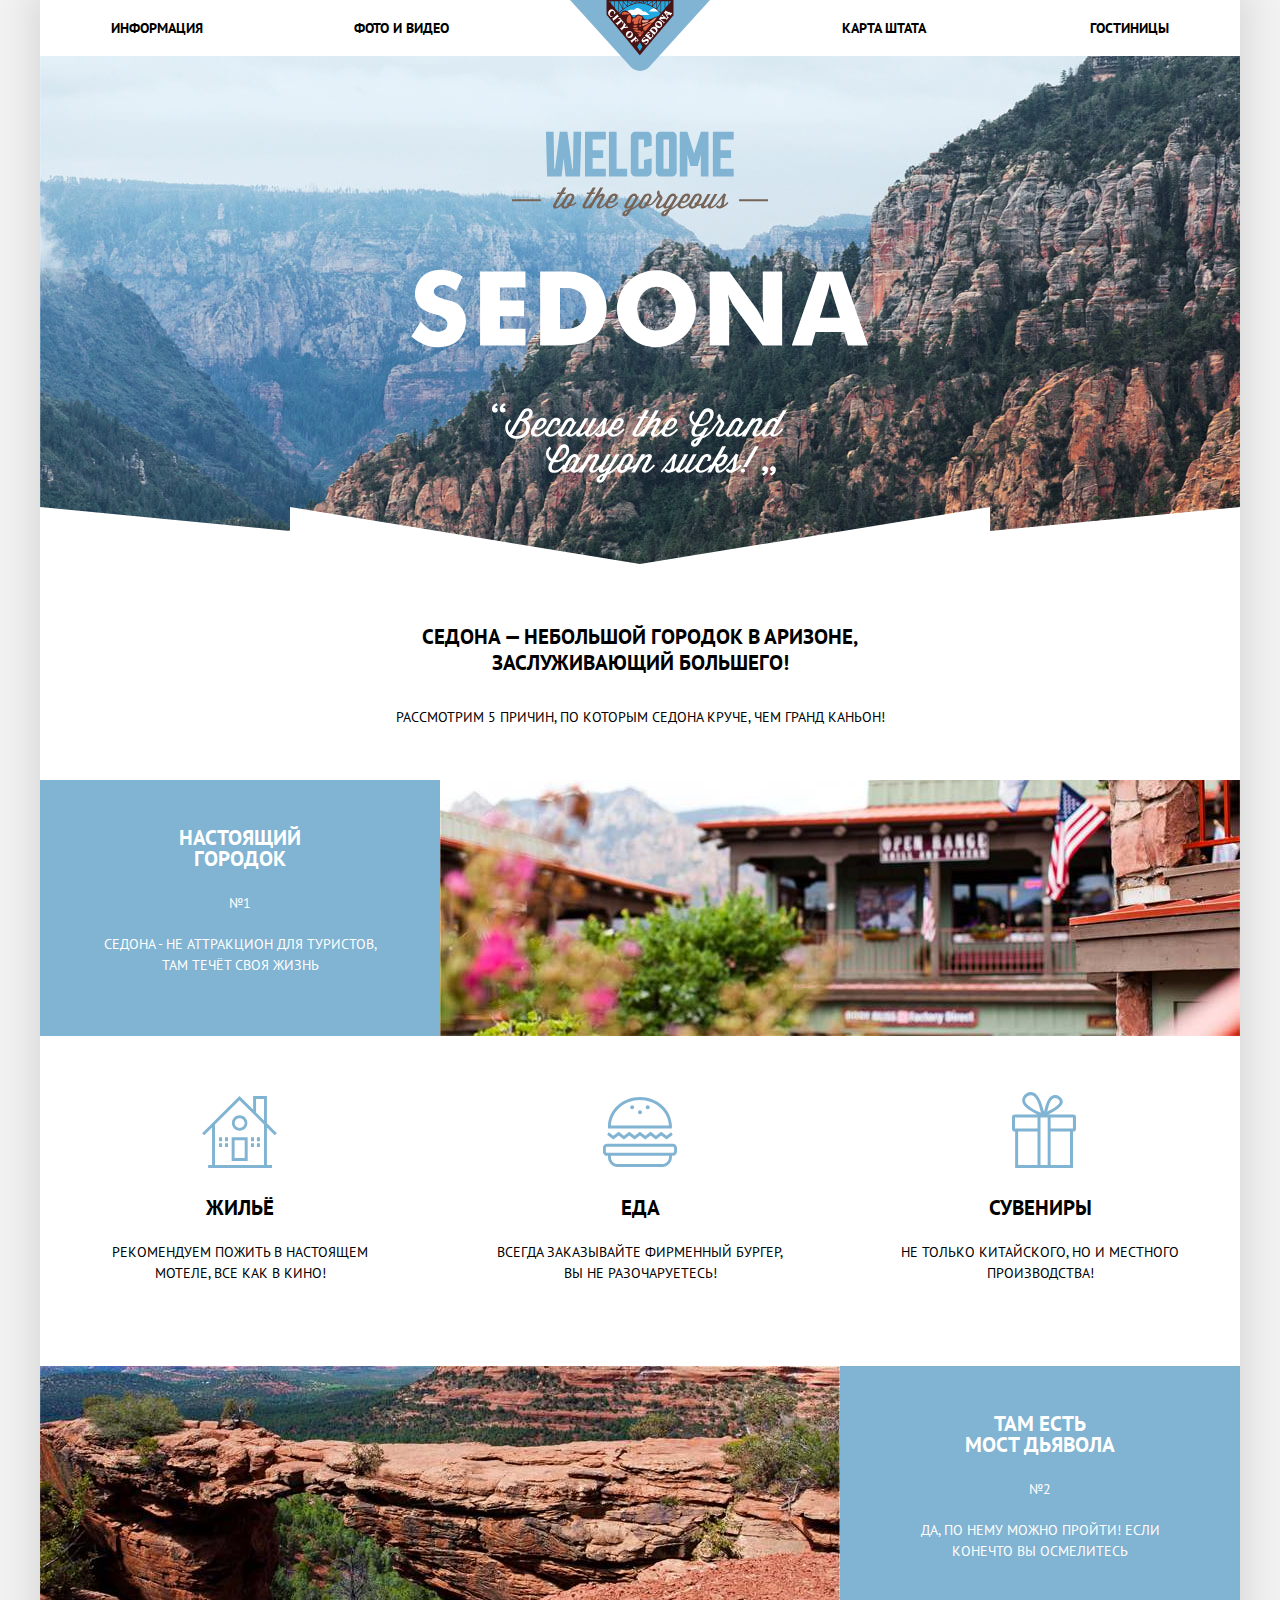
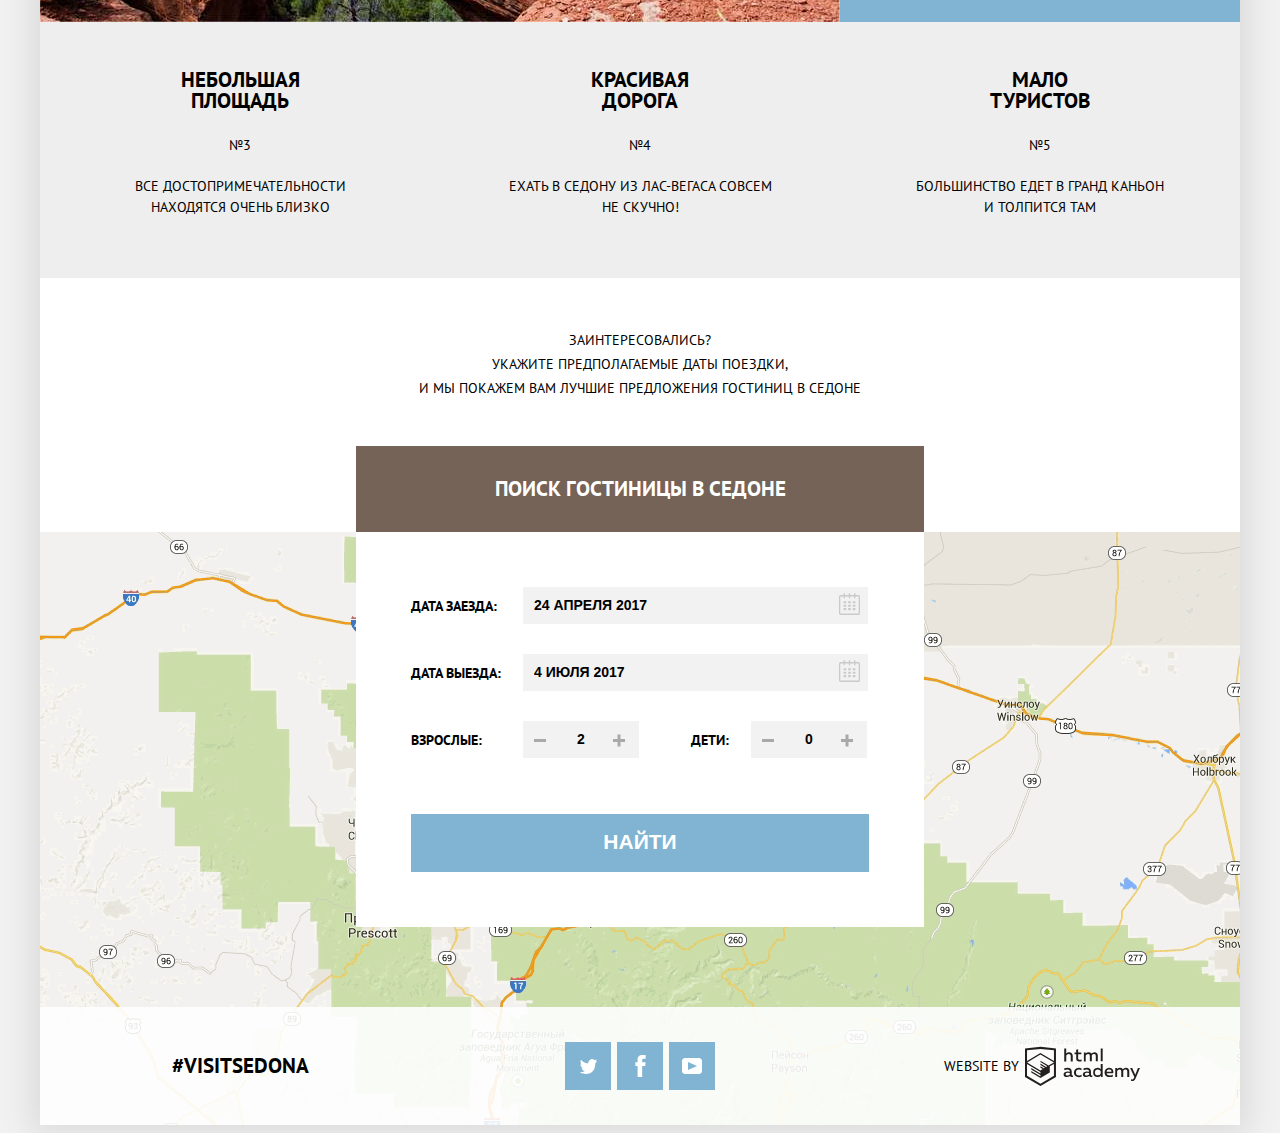
==== commit 4de595c2: "теперь порядок" ====
--- a/index.html
+++ b/index.html
@@ -1,211 +1,208 @@
 <!DOCTYPE html>
 <html lang="ru">
-
-<head>
-  <meta charset="utf-8">
-  <title>HTML Academy: Седона</title>
-  <link href="https://fonts.googleapis.com/css?family=PT+Sans:400,700&amp;subset=cyrillic" rel="stylesheet">
-  <link href="css/normalize.css" rel="stylesheet">
-  <link rel="stylesheet" href="css/style.min.css">
-</head>
-
-<body>
-  <!--главная навигация сайта-->
-  <div class="shadow">
-    <header class="main-header">
-      <nav class="site-navigation">
-        <div class="site-navigation-wrapper">
-          <a class="site-navigation-logo" href="index.html" aria-label="Нажмите, для перехода на главную страницу">       
-        <img src="img/logo-sedona.svg" width="140" height="72" alt="Логотип городка Седона">     
-        </a>
-        </div>
-        <ul class="site-navigation-list">
-          <li class="navigation-left-info"><a href="#" aria-label="Нажмите, что бы узнать подробную информацию о городке">Информация</a></li>
-          <li class="navigation-left-photo"><a href="#" aria-label="Нажмите, для перехода в галерею">Фото и видео</a></li>
-          <li class="navigation-right-map"><a href="#" aria-label="Нажмите, что бы рассмотреть Седону на карте">Карта штата</a></li>
-          <li class="navigation-right-hotels"><a href="hotels.html" aria-label="Нажмите, для поиска гостиницы в Седоне">Гостиницы</a></li>
-        </ul>
-      </nav>
-    </header>
-    <!--Основное содержимое сайта-->
-    <main>
-      <div class="container">
-        <section class="main-image">
-          <h2 class="visually-hidden">Welcome to the gardeous Sedona</h2>
-          <img src="img/intro-welcome.svg" width="458" height="353" alt="Because the Grand Canyon sucks">
-        </section>
-        <h1>Седона — небольшой городок в Аризоне, заслуживающий большего!</h1>
-        <!--раздел "причины"-->
-        <section class="causes">
-          <h2 class="visually-hidden">Причины</h2>
-          <p class="pre-causes">Рассмотрим 5 причин, по которым Седона круче, чем Гранд каньон!</p>
-          <ul class="causes-list">
-            <li class="causes-item causes-item-picture">
-              <div class="item-wrap">
-                <h3>Настоящий городок</h3>
-                <span>№1</span>
-                <p>Седона - не аттракцион для туристов, там течёт своя жизнь</p>
-              </div>
-              <img src="img/causes-cut-1.jpg" width="800" height="256" alt="Фото городка">
-            </li>
-            <li>
-              <ul class="causes-list quality-list">
-                <li class="causes-item quality-item">
-                  <div class="quality-item-wrap">
-                    <h3>Жильё</h3>
-                    <p>Рекомендуем пожить в настоящем мотеле, все как в кино!</p>
-                  </div>
-                </li>
-                <li class="causes-item quality-item">
-                  <div class=" quality-item-wrap">
-                    <h3>Еда</h3>
-                    <p>Всегда заказывайте фирменный бургер, вы не разочаруетесь!</p>
-                  </div>
-                </li>
-                <li class="causes-item quality-item">
-                  <div class=" quality-item-wrap">
-                    <h3>Сувениры</h3>
-                    <p>Не только китайского, но и местного производства!</p>
-                  </div>
-                </li>
-              </ul>
-            </li>
-            <li class="causes-item causes-item-picture item-2">
-              <img src="img/causes-cut-2.jpg" width="800" height="256" alt="Мост дьявола">
-              <div class="item-wrap">
-                <h3>Там есть <br> мост дьявола</h3>
-                <span>№2</span>
-                <p>Да, по нему можно пройти! Если конечто вы осмелитесь</p>
-              </div>
-            </li>
-            <li class="causes-item item-3-4 ">
-              <div class="item-wrap">
-                <h3>Небольшая площадь</h3>
-                <span>№3</span>
-                <p>Все достопримечательности находятся очень близко</p>
-              </div>
-            </li>
-            <li class="causes-item item-3-4">
-              <div class="item-wrap">
-                <h3>Красивая дорога</h3>
-                <span>№4</span>
-                <p>Ехать в Седону из Лас-Вегаса совсем не скучно!</p>
-              </div>
-            </li>
-            <li class="causes-item item-5">
-              <div class="item-wrap">
-                <h3>Мало туристов</h3>
-                <span>№5</span>
-                <p>Большинство едет в Гранд каньон и толпится там</p>
-              </div>
-            </li>
+  <head>
+    <meta charset="utf-8">
+    <title>HTML Academy: Седона</title>
+    <link href="https://fonts.googleapis.com/css?family=PT+Sans:400,700&amp;subset=cyrillic" rel="stylesheet">
+    <link href="css/normalize.css" rel="stylesheet">
+    <link rel="stylesheet" href="css/style.min.css">
+  </head>
+  <body>
+    <!--главная навигация сайта-->
+    <div class="shadow">
+      <header class="main-header">
+        <nav class="site-navigation">
+          <div class="site-navigation-wrapper">
+            <a class="site-navigation-logo" href="index.html" aria-label="Нажмите, для перехода на главную страницу">
+              <img src="img/logo-sedona.svg" width="140" height="72" alt="Логотип городка Седона">
+            </a>
+          </div>
+          <ul class="site-navigation-list">
+            <li class="navigation-left-info"><a href="#" aria-label="Нажмите, что бы узнать подробную информацию о городке">Информация</a></li>
+            <li class="navigation-left-photo"><a href="#" aria-label="Нажмите, для перехода в галерею">Фото и видео</a></li>
+            <li class="navigation-right-map"><a href="#" aria-label="Нажмите, что бы рассмотреть Седону на карте">Карта штата</a></li>
+            <li class="navigation-right-hotels"><a href="hotels.html" aria-label="Нажмите, для поиска гостиницы в Седоне">Гостиницы</a></li>
           </ul>
-        </section>
-        <!--раздел бронирование-->
-        <section class="reservation">
-          <div class="reservation-paragraph">
-            <h2 class="visually-hidden">Поиск гостиницы</h2>
-            <p class="as-header">Заинтересовались?</p>
-            <p> Укажите предполагаемые даты поездки,
+        </nav>
+      </header>
+      <!--Основное содержимое сайта-->
+      <main>
+        <div class="container">
+          <section class="main-image">
+            <h2 class="visually-hidden">Welcome to the gardeous Sedona</h2>
+            <img src="img/intro-welcome.svg" width="458" height="353" alt="Because the Grand Canyon sucks">
+          </section>
+          <h1>Седона — небольшой городок в Аризоне, заслуживающий большего!</h1>
+          <!--раздел "причины"-->
+          <section class="causes">
+            <h2 class="visually-hidden">Причины</h2>
+            <p class="pre-causes">Рассмотрим 5 причин, по которым Седона круче, чем Гранд каньон!</p>
+            <ul class="causes-list">
+              <li class="causes-item causes-item-picture">
+                <div class="item-wrap">
+                  <h3>Настоящий городок</h3>
+                  <span>№1</span>
+                  <p>Седона - не аттракцион для туристов, там течёт своя жизнь</p>
+                </div>
+                <img src="img/causes-cut-1.jpg" width="800" height="256" alt="Фото городка">
+              </li>
+              <li>
+                <ul class="causes-list quality-list">
+                  <li class="causes-item quality-item">
+                    <div class="quality-item-wrap">
+                      <h3>Жильё</h3>
+                      <p>Рекомендуем пожить в настоящем мотеле, все как в кино!</p>
+                    </div>
+                  </li>
+                  <li class="causes-item quality-item">
+                    <div class=" quality-item-wrap">
+                      <h3>Еда</h3>
+                      <p>Всегда заказывайте фирменный бургер, вы не разочаруетесь!</p>
+                    </div>
+                  </li>
+                  <li class="causes-item quality-item">
+                    <div class=" quality-item-wrap">
+                      <h3>Сувениры</h3>
+                      <p>Не только китайского, но и местного производства!</p>
+                    </div>
+                  </li>
+                </ul>
+              </li>
+              <li class="causes-item causes-item-picture item-2">
+                <img src="img/causes-cut-2.jpg" width="800" height="256" alt="Мост дьявола">
+                <div class="item-wrap">
+                  <h3>Там есть <br> мост дьявола</h3>
+                  <span>№2</span>
+                  <p>Да, по нему можно пройти! Если конечто вы осмелитесь</p>
+                </div>
+              </li>
+              <li class="causes-item item-3-4 ">
+                <div class="item-wrap">
+                  <h3>Небольшая площадь</h3>
+                  <span>№3</span>
+                  <p>Все достопримечательности находятся очень близко</p>
+                </div>
+              </li>
+              <li class="causes-item item-3-4">
+                <div class="item-wrap">
+                  <h3>Красивая дорога</h3>
+                  <span>№4</span>
+                  <p>Ехать в Седону из Лас-Вегаса совсем не скучно!</p>
+                </div>
+              </li>
+              <li class="causes-item item-5">
+                <div class="item-wrap">
+                  <h3>Мало туристов</h3>
+                  <span>№5</span>
+                  <p>Большинство едет в Гранд каньон и толпится там</p>
+                </div>
+              </li>
+            </ul>
+          </section>
+          <!--раздел бронирование-->
+          <section class="reservation">
+            <div class="reservation-paragraph">
+              <h2 class="visually-hidden">Поиск гостиницы</h2>
+              <p class="Рas-header">Заинтересовались?</p>
+              <p> Укажите предполагаемые даты поездки,
               <br> и мы покажем вам лучшие предложения гостиниц в Седоне</p>
-          </div>
-          <!--форма бронирования-->
-          <div class="form-call">
-            <a>Поиск гостиницы в Седоне</a>
-          </div>
-          <div class="reservation-column">
-            <form class="reservation-form" method="post" action="https://echo.htmlacademy.ru">
-              <div class="form-list">
-                <p class="input-text">
-                  <label>Дата заезда:</label>
-                  <input type="text" name="arrival-date" id="arrival-date" class="date" placeholder="24 апреля 2017">
-                  <button type="button" class="btn-calendar btn-calendar-arrival">
+            </div>
+            <!--форма бронирования-->
+            <div class="form-call">
+              <a>Поиск гостиницы в Седоне</a>
+            </div>
+            <div class="reservation-column">
+              <form class="reservation-form" method="post" action="https://echo.htmlacademy.ru">
+                <div class="form-list">
+                  <p class="input-text">
+                    <label>Дата заезда:</label>
+                    <input type="text" name="arrival-date" id="arrival-date" class="date" placeholder="24 апреля 2017">
+                    <button type="button" class="btn-calendar btn-calendar-arrival">
                     <svg xmlns="http://www.w3.org/2000/svg" width="21" height="22" viewBox="0 0 21 22">
                       <path d="M19.251 2.025h-2.845V.648c0-.381-.294-.689-.656-.689-.363 0-.656.308-.656.689v1.377h-3.938V.648c0-.381-.294-.689-.655-.689-.363 0-.657.308-.657.689v1.377H5.906V.648c0-.381-.294-.689-.656-.689-.363 0-.657.308-.657.689v1.377H1.75C.784 2.025 0 2.847 0 3.862v16.302C0 21.179.784 22 1.75 22h17.501c.966 0 1.749-.821 1.749-1.836V3.862c0-1.015-.783-1.837-1.749-1.837zm.437 18.139a.448.448 0 0 1-.437.459H1.75a.45.45 0 0 1-.438-.459V3.862a.45.45 0 0 1 .438-.459h2.844v1.378c0 .381.294.689.657.689.362 0 .656-.308.656-.689V3.403h3.938v1.378c0 .381.294.689.657.689.361 0 .655-.308.655-.689V3.403h3.938v1.378c0 .381.293.689.656.689.362 0 .656-.308.656-.689V3.403h2.845c.241 0 .437.206.437.459v16.302z" />
                       <path d="M4.594 8.225h2.625v2.066H4.594zM4.594 11.668h2.625v2.067H4.594zM4.594 15.112h2.625v2.066H4.594zM9.188 15.112h2.625v2.066H9.188zM9.188 11.668h2.625v2.067H9.188zM9.188 8.225h2.625v2.066H9.188zM13.781 15.112h2.625v2.066h-2.625zM13.781 11.668h2.625v2.067h-2.625zM13.781 8.225h2.625v2.066h-2.625z" />
                     </svg>
-                  </button>
-                </p>
-                <p class="input-text">
-                  <label for="departure-date">Дата выезда:</label>
-                  <input type="text" name="departure-date" id="departure-date" class="date" placeholder="4 июля 2017">
-                  <button type="button" class="btn-calendar btn-calendar-departure">
+                    </button>
+                  </p>
+                  <p class="input-text">
+                    <label for="departure-date">Дата выезда:</label>
+                    <input type="text" name="departure-date" id="departure-date" class="date" placeholder="4 июля 2017">
+                    <button type="button" class="btn-calendar btn-calendar-departure">
                     <svg xmlns="http://www.w3.org/2000/svg" width="21" height="22" viewBox="0 0 21 22">
                       <path d="M19.251 2.025h-2.845V.648c0-.381-.294-.689-.656-.689-.363 0-.656.308-.656.689v1.377h-3.938V.648c0-.381-.294-.689-.655-.689-.363 0-.657.308-.657.689v1.377H5.906V.648c0-.381-.294-.689-.656-.689-.363 0-.657.308-.657.689v1.377H1.75C.784 2.025 0 2.847 0 3.862v16.302C0 21.179.784 22 1.75 22h17.501c.966 0 1.749-.821 1.749-1.836V3.862c0-1.015-.783-1.837-1.749-1.837zm.437 18.139a.448.448 0 0 1-.437.459H1.75a.45.45 0 0 1-.438-.459V3.862a.45.45 0 0 1 .438-.459h2.844v1.378c0 .381.294.689.657.689.362 0 .656-.308.656-.689V3.403h3.938v1.378c0 .381.294.689.657.689.361 0 .655-.308.655-.689V3.403h3.938v1.378c0 .381.293.689.656.689.362 0 .656-.308.656-.689V3.403h2.845c.241 0 .437.206.437.459v16.302z" />
                       <path d="M4.594 8.225h2.625v2.066H4.594zM4.594 11.668h2.625v2.067H4.594zM4.594 15.112h2.625v2.066H4.594zM9.188 15.112h2.625v2.066H9.188zM9.188 11.668h2.625v2.067H9.188zM9.188 8.225h2.625v2.066H9.188zM13.781 15.112h2.625v2.066h-2.625zM13.781 11.668h2.625v2.067h-2.625zM13.781 8.225h2.625v2.066h-2.625z" />
                     </svg>
-                  </button>
-                </p>
-                <div class="input-number-column">
-                  <p class="input-number">
-                    <label for="adults">Взрослые:</label>
-                    <button type="button" class="btn btn-minus"></button>
-                    <input type="text" name="adults" id="adults" placeholder="2">
-                    <button type="button" class="btn btn-plus"></button>
+                    </button>
                   </p>
-                  <p class="input-number number-children">
-                    <label for="children">Дети:</label>
-                    <button type="button" class="btn btn-minus"></button>
-                    <input type="text" name="children" id="children" placeholder="0">
-                    <button type="button" class="btn btn-plus"></button>
-                  </p>
-                </div>
-              </div>
-              <button type="submit" class="reservation-button" aria-label="Нажмите, и мы подберем Вам место для ночлега">
+                  <div class="input-number-column">
+                    <p class="input-number">
+                      <label for="adults">Взрослые:</label>
+                      <button type="button" class="btn btn-minus"></button>
+                      <input type="text" name="adults" id="adults" placeholder="2">
+                      <button type="button" class="btn btn-plus"></button>
+                    </p>
+                    <p class="input-number number-children">
+                      <label for="children">Дети:</label>
+                      <button type="button" class="btn btn-minus"></button>
+                      <input type="text" name="children" id="children" placeholder="0">
+                      <button type="button" class="btn btn-plus"></button>
+                    </p>
+                  </div>
+                </div>
+                <button type="submit" class="reservation-button" aria-label="Нажмите, и мы подберем Вам место для ночлега">
                 Найти
-              </button>
-            </form>
+                </button>
+              </form>
+            </div>
+          </section>
+          <!--карта-->
+          <section class="img-map">
+            <img src="img/map-1200.png" width="1200" height="593" alt="мы находимся по обе стороны границы между округами Коконино и Явапай в северной области Долины Верде штата Аризона">
+          </section>
+        </div>
+      </main>
+      <!--футер-->
+      <footer class="main-footer-index">
+        <div class="footer-container">
+          <p class="hashtag">#VISITSEDONA</p>
+          <div class="footer-social">
+            <ul class="social-list">
+              <li>
+                <a class="social-btn tw" href="#" aria-label="Наш Твиттер">
+                  <span class="visually-hidden">Твиттер</span>
+                  <svg xmlns="http://www.w3.org/2000/svg" xmlns:xlink="http://www.w3.org/1999/xlink" width="17" height="15" viewBox="0 0 17 15">
+                    <path fill="#FFF" d="M10.95.144c1.685-.496 2.984.27 3.577 1.179.673-.231 1.331-.481 2.011-.708a2.345 2.345 0 0 1-.857 1.768c.685.17 1.304-.491 1.304-.491-.169 1-1.006 1.788-1.563 2.024-.231 6.75-3.175 11.217-10.077 11.082h-.446c-.41 0-4.164-.46-4.898-1.887 2.271.196 3.893-.422 4.693-1.177-.96-.3-2.679-.477-2.979-2.95.349.106.564.228 1.19.119C1.705 8.247.374 7.53.448 5.33c.285.328 1.067.536 1.34.472C1.085 5.561-.182 2.442.894.85c1.818 1.854 3.735 3.606 7.152 3.773C8.254 2.33 9.183.793 10.95.144z"/></svg>
+                  </a>
+                </li>
+                <li>
+                  <a class="social-btn facebook" href="#" aria-label="Наш Фейсбук">
+                    <span class="visually-hidden">Фейсбук</span>
+                    <svg xmlns="http://www.w3.org/2000/svg" width="19" height="22" viewBox="0 0 10.15 21.74">
+                      <path d="M3.34 1.12A4.77 4.77 0 0 1 6.53 0h3.61v3.81H7.81a1.07 1.07 0 0 0-1.09.83v2.55h3.42c-.08 1.23-.24 2.45-.41 3.67h-3v10.87H2.21V10.86H0V7.21h2.19V3.66a3.83 3.83 0 0 1 1.15-2.54z" fill="#fff">
+                      </path>
+                    </svg>
+                  </a>
+                </li>
+                <li><a class="social-btn youtube" href="#" aria-label="Наш Ютуб">
+                  <span class="visually-hidden">Ютуб</span>
+                  <svg xmlns="http://www.w3.org/2000/svg" xmlns:xlink="http://www.w3.org/1999/xlink" width="20" height="16" viewBox="0 0 20 16">
+                    <path fill="#FFF" d="M17 0H3C1.35 0 0 1.35 0 3v10c0 1.65 1.35 3 3 3h14c1.65 0 3-1.35 3-3V3c0-1.65-1.35-3-3-3zM6.027 11.998V4.002L15.014 8l-8.987 3.998z"/></svg>
+                  </a>
+                </li>
+              </ul>
+            </div>
+            <div class="footer-copyright"> Website by
+              <a class="footer-copyright-icon" href="https://htmlacademy.ru/intensive/htmlcss" aria-label="Нажмите, для перехода на страницу Html Academy">
+                <span class="visually-hidden">Wisite by</span>
+                <svg id="Layer_1" data-name="Layer 1" xmlns="http://www.w3.org/2000/svg" width="115" height="41" viewBox="0 0 108.08 36.85">
+                  <title>logo-htmlacademy-small1</title>
+                  <path d="M44.61,26.88a2,2,0,0,0,.55-0.1v1.33a3.25,3.25,0,0,1-1.18.21,1.67,1.67,0,0,1-1.67-1,4.84,4.84,0,0,1-3.14,1.08c-1.51,0-2.91-.83-2.91-2.55,0-2.13,2-2.79,3.71-2.79a11.08,11.08,0,0,1,2.17.25v-0.3c0-1-.76-1.77-2.19-1.77a7.42,7.42,0,0,0-3,.64v-1.7a10.21,10.21,0,0,1,3.19-.55c2.36,0,3.81,1.12,3.81,3.65v3a0.54,0.54,0,0,0,.49.59h0.17Zm-6.44-1.13A1.35,1.35,0,0,0,39.63,27h0.11a3.39,3.39,0,0,0,2.41-1V24.58a9.72,9.72,0,0,0-1.81-.21c-1,0-2.16.33-2.16,1.38h0Zm12.36-6.11a5,5,0,0,1,2.57.64V22a4.08,4.08,0,0,0-2.3-.7,2.75,2.75,0,1,0,0,5.49,5,5,0,0,0,2.43-.64v1.71a6.27,6.27,0,0,1-2.76.57A4.21,4.21,0,0,1,46,24.51q0-.21,0-0.41a4.32,4.32,0,0,1,4.18-4.46h0.38Zm12.17,7.24a2,2,0,0,0,.55-0.1v1.33a3.25,3.25,0,0,1-1.18.21,1.67,1.67,0,0,1-1.67-1,4.84,4.84,0,0,1-3.14,1.08c-1.51,0-2.91-.83-2.91-2.55,0-2.13,2-2.79,3.71-2.79a11.08,11.08,0,0,1,2.17.25v-0.3c0-1-.76-1.77-2.19-1.77a7.42,7.42,0,0,0-3,.64v-1.7a10.21,10.21,0,0,1,3.19-.55c2.36,0,3.81,1.12,3.81,3.65v3a0.54,0.54,0,0,0,.49.59h0.17Zm-6.44-1.13A1.35,1.35,0,0,0,57.73,27h0.11a3.39,3.39,0,0,0,2.41-1V24.58a9.72,9.72,0,0,0-1.81-.21c-1.06,0-2.16.33-2.16,1.38h0ZM73,16V28.2H71.35V26.88a3.88,3.88,0,0,1-3.19,1.54,4.4,4.4,0,0,1,0-8.78,3.81,3.81,0,0,1,3,1.3V16H73Zm-4.53,5.22a2.76,2.76,0,1,0,0,5.52A2.86,2.86,0,0,0,71.15,25V23A2.91,2.91,0,0,0,68.49,21.27ZM79,19.64c3.31,0,4.46,2.68,3.92,5.09H76.7c0.21,1.5,1.67,2.11,3.19,2.11a6.11,6.11,0,0,0,2.64-.59v1.6a7.14,7.14,0,0,1-3,.57C77,28.42,74.78,27,74.78,24a4.18,4.18,0,0,1,4-4.39H79Zm0.09,1.54a2.28,2.28,0,0,0-2.44,2.1v0.06H81.3A2,2,0,0,0,79.13,21.18Zm5.73,7V19.87h1.65v1a3.81,3.81,0,0,1,2.78-1.27A2.86,2.86,0,0,1,91.89,21a4.12,4.12,0,0,1,2.91-1.33A3.06,3.06,0,0,1,98,23V28.2h-1.9V23.05a1.59,1.59,0,0,0-1.42-1.75H94.42a2.8,2.8,0,0,0-2.07,1.12V28.2h-1.9V23.05A1.59,1.59,0,0,0,89,21.31H88.8a3,3,0,0,0-2.21,1.29v5.63H84.86Zm21.31-8.33h1.9l-3.91,9.46c-0.9,2.17-2.09,2.86-3.35,2.86a4.76,4.76,0,0,1-1.1-.14V30.46a2.86,2.86,0,0,0,.85.12c0.9,0,1.58-.64,2.07-1.9l0.17-.42-4-8.4h2l2.86,6.29ZM38.73,1.46V6.22a3.81,3.81,0,0,1,2.7-1.14,3.25,3.25,0,0,1,3.44,3.4v5.15H43V8.72a1.81,1.81,0,0,0-1.61-2h-0.3a2.93,2.93,0,0,0-2.32,1.39v5.52h-1.9V1.46h1.9ZM49.94,2.31v3h3V6.91h-3v3.81c0,1.1.5,1.46,1.58,1.46a4.49,4.49,0,0,0,1.69-.33v1.6A6.8,6.8,0,0,1,51,13.8a2.55,2.55,0,0,1-2.86-2.74V6.89H46.58V5.26h1.5V2.74Zm5.4,11.31V5.28H57v1A3.81,3.81,0,0,1,59.77,5a2.86,2.86,0,0,1,2.6,1.33A4.12,4.12,0,0,1,65.28,5,3.06,3.06,0,0,1,68.44,8.4v5.21h-1.9V8.46a1.59,1.59,0,0,0-1.42-1.75H64.89a2.8,2.8,0,0,0-2.07,1.12v5.78h-1.9V8.46A1.59,1.59,0,0,0,59.5,6.71H59.27A3,3,0,0,0,57.06,8v5.63H55.34ZM71.17,1.45H73V13.6H71.17V1.45ZM14.71,0H14.55L0,1.54V28.21l14.55,8.66,14.55-8.66V1.54Zm12.5,27.1L14.55,34.64,1.9,27.12V16.18l12.59,7.5V25L5.86,19.9v1.31l8.68,5.21v1.39L5.87,22.65V24l8.68,5.21,8.75-5.24V18.31L27.2,16V27.12Zm0-12.53-3.48,2-1.6,1L14.51,13v1.31L21,18.23H21l-0.14.09-1,.54-5.37-3.2V17l4.24,2.52-1,.67-3.2-1.9v1.31l2.1,1.24L14.5,22.1,2,14.65,14.51,7.11Zm0-1.32L14.49,5.76,1.91,13.25v-10L14.56,1.92,27.21,3.25v10h0Z" transform="translate(0 -0.02)" fill="#231f20"/>
+                </svg>
+              </a>
+            </div>
           </div>
-        </section>
-        <!--карта-->
-        <section class="img-map">
-          <img src="img/map-1200.png" width="1200" height="593" alt="мы находимся по обе стороны границы между округами Коконино и Явапай в северной области Долины Верде штата Аризона">
-        </section>
+        </footer>
       </div>
-    </main>
-    <!--футер-->
-    <footer class="main-footer-index">
-      <div class="footer-container">
-        <p class="hashtag">#VISITSEDONA</p>
-        <div class="footer-social">
-          <ul class="social-list">
-            <li>
-              <a class="social-btn tw" href="#" aria-label="Наш Твиттер">
-              <span class="visually-hidden">Твиттер</span>
-              <svg xmlns="http://www.w3.org/2000/svg" xmlns:xlink="http://www.w3.org/1999/xlink" width="17" height="15" viewBox="0 0 17 15">
-                <path fill="#FFF" d="M10.95.144c1.685-.496 2.984.27 3.577 1.179.673-.231 1.331-.481 2.011-.708a2.345 2.345 0 0 1-.857 1.768c.685.17 1.304-.491 1.304-.491-.169 1-1.006 1.788-1.563 2.024-.231 6.75-3.175 11.217-10.077 11.082h-.446c-.41 0-4.164-.46-4.898-1.887 2.271.196 3.893-.422 4.693-1.177-.96-.3-2.679-.477-2.979-2.95.349.106.564.228 1.19.119C1.705 8.247.374 7.53.448 5.33c.285.328 1.067.536 1.34.472C1.085 5.561-.182 2.442.894.85c1.818 1.854 3.735 3.606 7.152 3.773C8.254 2.33 9.183.793 10.95.144z"/></svg>
-            </a>
-            </li>
-            <li>
-              <a class="social-btn facebook" href="#" aria-label="Наш Фейсбук">
-              <span class="visually-hidden">Фейсбук</span>              
-              <svg xmlns="http://www.w3.org/2000/svg" width="19" height="22" viewBox="0 0 10.15 21.74">
-                <path d="M3.34 1.12A4.77 4.77 0 0 1 6.53 0h3.61v3.81H7.81a1.07 1.07 0 0 0-1.09.83v2.55h3.42c-.08 1.23-.24 2.45-.41 3.67h-3v10.87H2.21V10.86H0V7.21h2.19V3.66a3.83 3.83 0 0 1 1.15-2.54z" fill="#fff">          
-                </path>                        
-              </svg>            
-            </a>
-            </li>
-            <li><a class="social-btn youtube" href="#" aria-label="Наш Ютуб">
-            <span class="visually-hidden">Ютуб</span>
-            <svg xmlns="http://www.w3.org/2000/svg" xmlns:xlink="http://www.w3.org/1999/xlink" width="20" height="16" viewBox="0 0 20 16">
-              <path fill="#FFF" d="M17 0H3C1.35 0 0 1.35 0 3v10c0 1.65 1.35 3 3 3h14c1.65 0 3-1.35 3-3V3c0-1.65-1.35-3-3-3zM6.027 11.998V4.002L15.014 8l-8.987 3.998z"/></svg>
-          </a>
-            </li>
-          </ul>
-        </div>
-        <div class="footer-copyright"> Website by
-          <a class="footer-copyright-icon" href="https://htmlacademy.ru/intensive/htmlcss" aria-label="Нажмите, для перехода на страницу Html Academy">
-          <span class="visually-hidden">Wisite by</span>
-          <svg id="Layer_1" data-name="Layer 1" xmlns="http://www.w3.org/2000/svg" width="115" height="41" viewBox="0 0 108.08 36.85">
-            <title>logo-htmlacademy-small1</title>
-            <path d="M44.61,26.88a2,2,0,0,0,.55-0.1v1.33a3.25,3.25,0,0,1-1.18.21,1.67,1.67,0,0,1-1.67-1,4.84,4.84,0,0,1-3.14,1.08c-1.51,0-2.91-.83-2.91-2.55,0-2.13,2-2.79,3.71-2.79a11.08,11.08,0,0,1,2.17.25v-0.3c0-1-.76-1.77-2.19-1.77a7.42,7.42,0,0,0-3,.64v-1.7a10.21,10.21,0,0,1,3.19-.55c2.36,0,3.81,1.12,3.81,3.65v3a0.54,0.54,0,0,0,.49.59h0.17Zm-6.44-1.13A1.35,1.35,0,0,0,39.63,27h0.11a3.39,3.39,0,0,0,2.41-1V24.58a9.72,9.72,0,0,0-1.81-.21c-1,0-2.16.33-2.16,1.38h0Zm12.36-6.11a5,5,0,0,1,2.57.64V22a4.08,4.08,0,0,0-2.3-.7,2.75,2.75,0,1,0,0,5.49,5,5,0,0,0,2.43-.64v1.71a6.27,6.27,0,0,1-2.76.57A4.21,4.21,0,0,1,46,24.51q0-.21,0-0.41a4.32,4.32,0,0,1,4.18-4.46h0.38Zm12.17,7.24a2,2,0,0,0,.55-0.1v1.33a3.25,3.25,0,0,1-1.18.21,1.67,1.67,0,0,1-1.67-1,4.84,4.84,0,0,1-3.14,1.08c-1.51,0-2.91-.83-2.91-2.55,0-2.13,2-2.79,3.71-2.79a11.08,11.08,0,0,1,2.17.25v-0.3c0-1-.76-1.77-2.19-1.77a7.42,7.42,0,0,0-3,.64v-1.7a10.21,10.21,0,0,1,3.19-.55c2.36,0,3.81,1.12,3.81,3.65v3a0.54,0.54,0,0,0,.49.59h0.17Zm-6.44-1.13A1.35,1.35,0,0,0,57.73,27h0.11a3.39,3.39,0,0,0,2.41-1V24.58a9.72,9.72,0,0,0-1.81-.21c-1.06,0-2.16.33-2.16,1.38h0ZM73,16V28.2H71.35V26.88a3.88,3.88,0,0,1-3.19,1.54,4.4,4.4,0,0,1,0-8.78,3.81,3.81,0,0,1,3,1.3V16H73Zm-4.53,5.22a2.76,2.76,0,1,0,0,5.52A2.86,2.86,0,0,0,71.15,25V23A2.91,2.91,0,0,0,68.49,21.27ZM79,19.64c3.31,0,4.46,2.68,3.92,5.09H76.7c0.21,1.5,1.67,2.11,3.19,2.11a6.11,6.11,0,0,0,2.64-.59v1.6a7.14,7.14,0,0,1-3,.57C77,28.42,74.78,27,74.78,24a4.18,4.18,0,0,1,4-4.39H79Zm0.09,1.54a2.28,2.28,0,0,0-2.44,2.1v0.06H81.3A2,2,0,0,0,79.13,21.18Zm5.73,7V19.87h1.65v1a3.81,3.81,0,0,1,2.78-1.27A2.86,2.86,0,0,1,91.89,21a4.12,4.12,0,0,1,2.91-1.33A3.06,3.06,0,0,1,98,23V28.2h-1.9V23.05a1.59,1.59,0,0,0-1.42-1.75H94.42a2.8,2.8,0,0,0-2.07,1.12V28.2h-1.9V23.05A1.59,1.59,0,0,0,89,21.31H88.8a3,3,0,0,0-2.21,1.29v5.63H84.86Zm21.31-8.33h1.9l-3.91,9.46c-0.9,2.17-2.09,2.86-3.35,2.86a4.76,4.76,0,0,1-1.1-.14V30.46a2.86,2.86,0,0,0,.85.12c0.9,0,1.58-.64,2.07-1.9l0.17-.42-4-8.4h2l2.86,6.29ZM38.73,1.46V6.22a3.81,3.81,0,0,1,2.7-1.14,3.25,3.25,0,0,1,3.44,3.4v5.15H43V8.72a1.81,1.81,0,0,0-1.61-2h-0.3a2.93,2.93,0,0,0-2.32,1.39v5.52h-1.9V1.46h1.9ZM49.94,2.31v3h3V6.91h-3v3.81c0,1.1.5,1.46,1.58,1.46a4.49,4.49,0,0,0,1.69-.33v1.6A6.8,6.8,0,0,1,51,13.8a2.55,2.55,0,0,1-2.86-2.74V6.89H46.58V5.26h1.5V2.74Zm5.4,11.31V5.28H57v1A3.81,3.81,0,0,1,59.77,5a2.86,2.86,0,0,1,2.6,1.33A4.12,4.12,0,0,1,65.28,5,3.06,3.06,0,0,1,68.44,8.4v5.21h-1.9V8.46a1.59,1.59,0,0,0-1.42-1.75H64.89a2.8,2.8,0,0,0-2.07,1.12v5.78h-1.9V8.46A1.59,1.59,0,0,0,59.5,6.71H59.27A3,3,0,0,0,57.06,8v5.63H55.34ZM71.17,1.45H73V13.6H71.17V1.45ZM14.71,0H14.55L0,1.54V28.21l14.55,8.66,14.55-8.66V1.54Zm12.5,27.1L14.55,34.64,1.9,27.12V16.18l12.59,7.5V25L5.86,19.9v1.31l8.68,5.21v1.39L5.87,22.65V24l8.68,5.21,8.75-5.24V18.31L27.2,16V27.12Zm0-12.53-3.48,2-1.6,1L14.51,13v1.31L21,18.23H21l-0.14.09-1,.54-5.37-3.2V17l4.24,2.52-1,.67-3.2-1.9v1.31l2.1,1.24L14.5,22.1,2,14.65,14.51,7.11Zm0-1.32L14.49,5.76,1.91,13.25v-10L14.56,1.92,27.21,3.25v10h0Z" transform="translate(0 -0.02)" fill="#231f20"/>
-          </svg>
-        </a>
-        </div>
-      </div>
-    </footer>
-  </div>
-  
-</body>
-
-</html>
+      
+    </body>
+  </html>